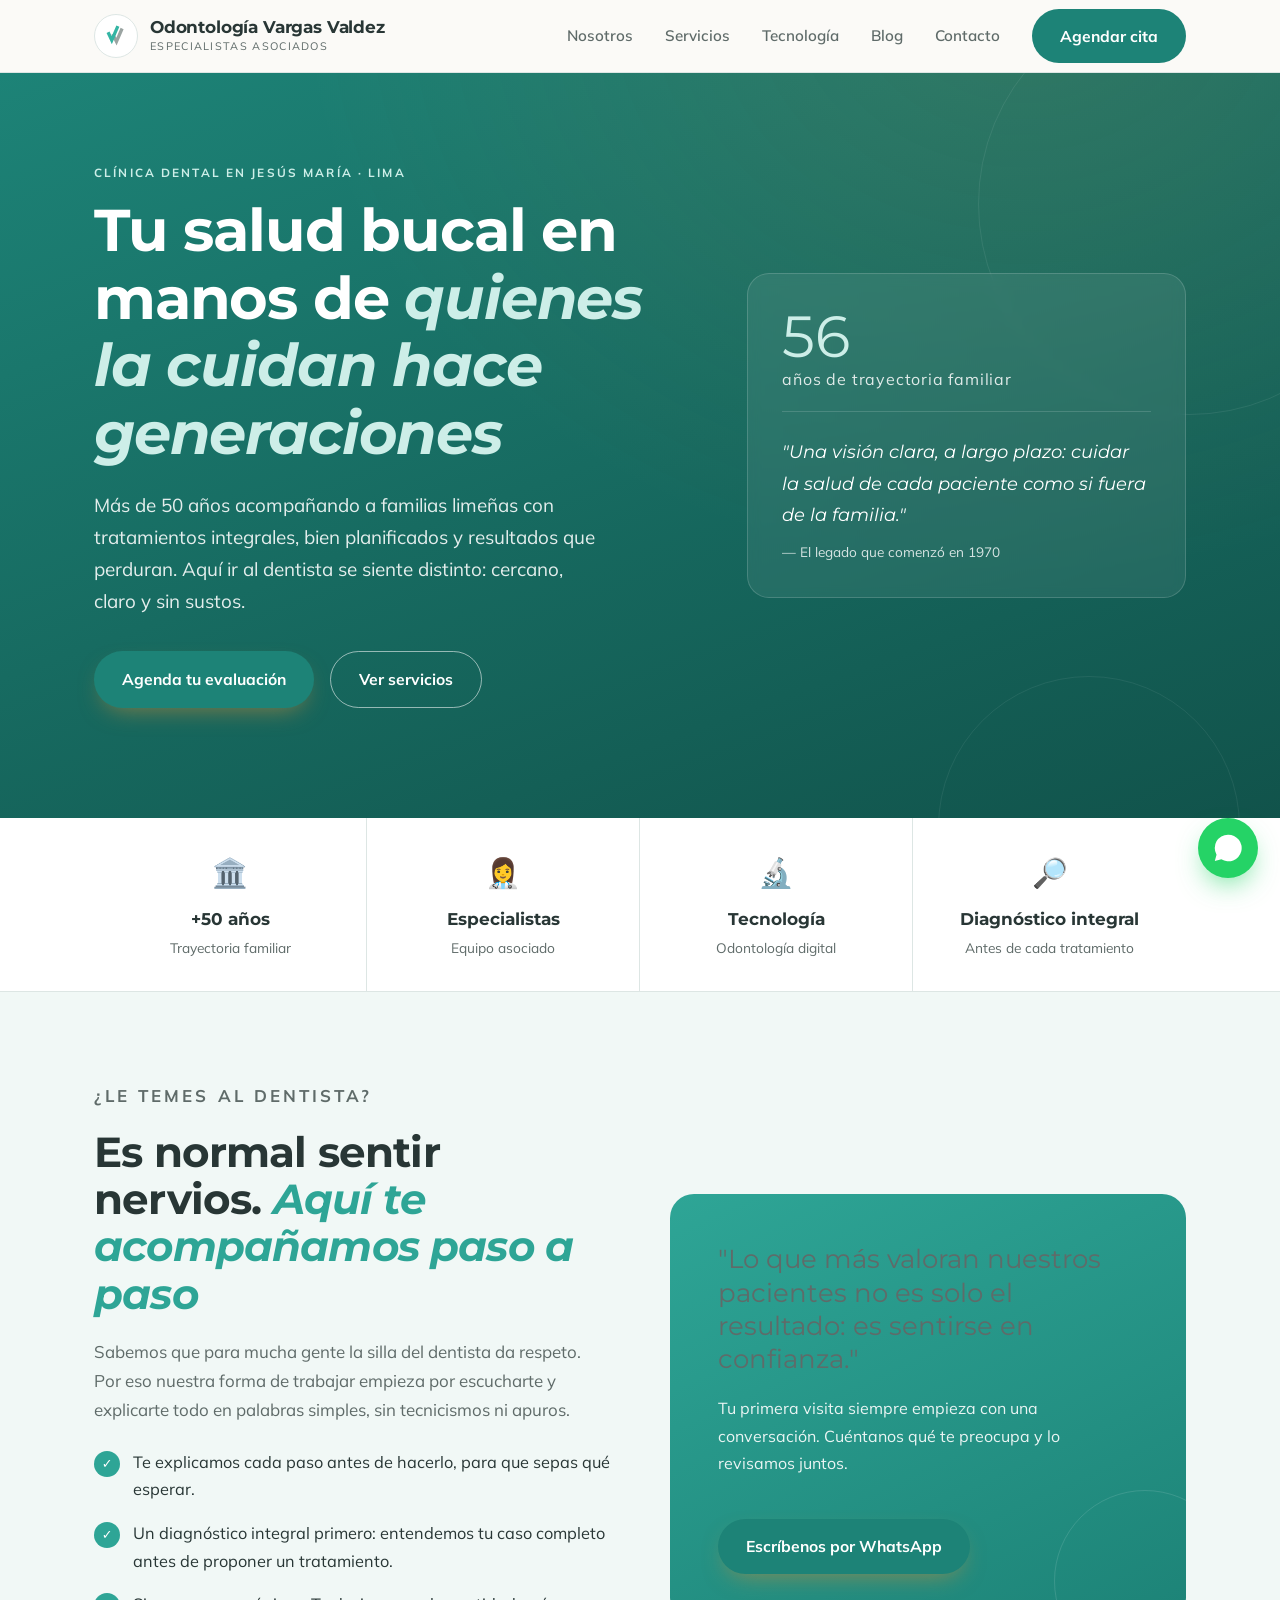
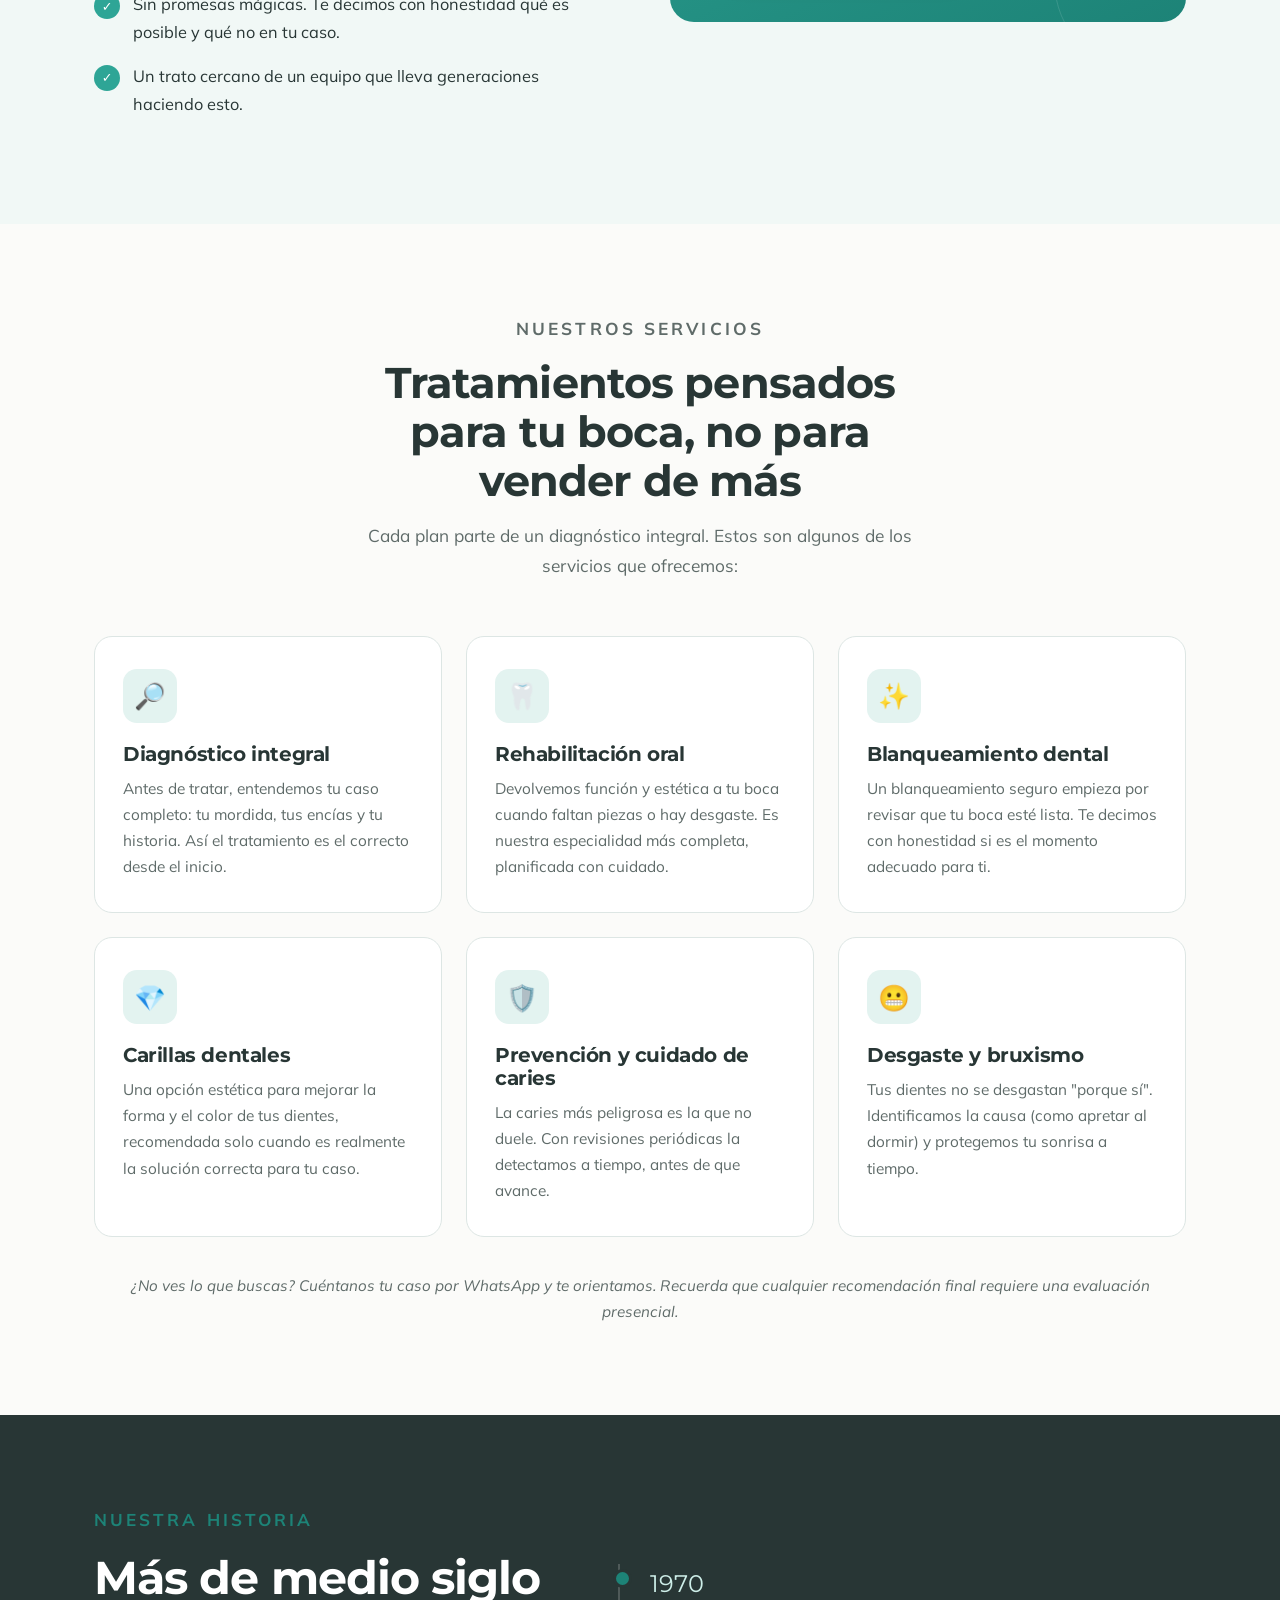
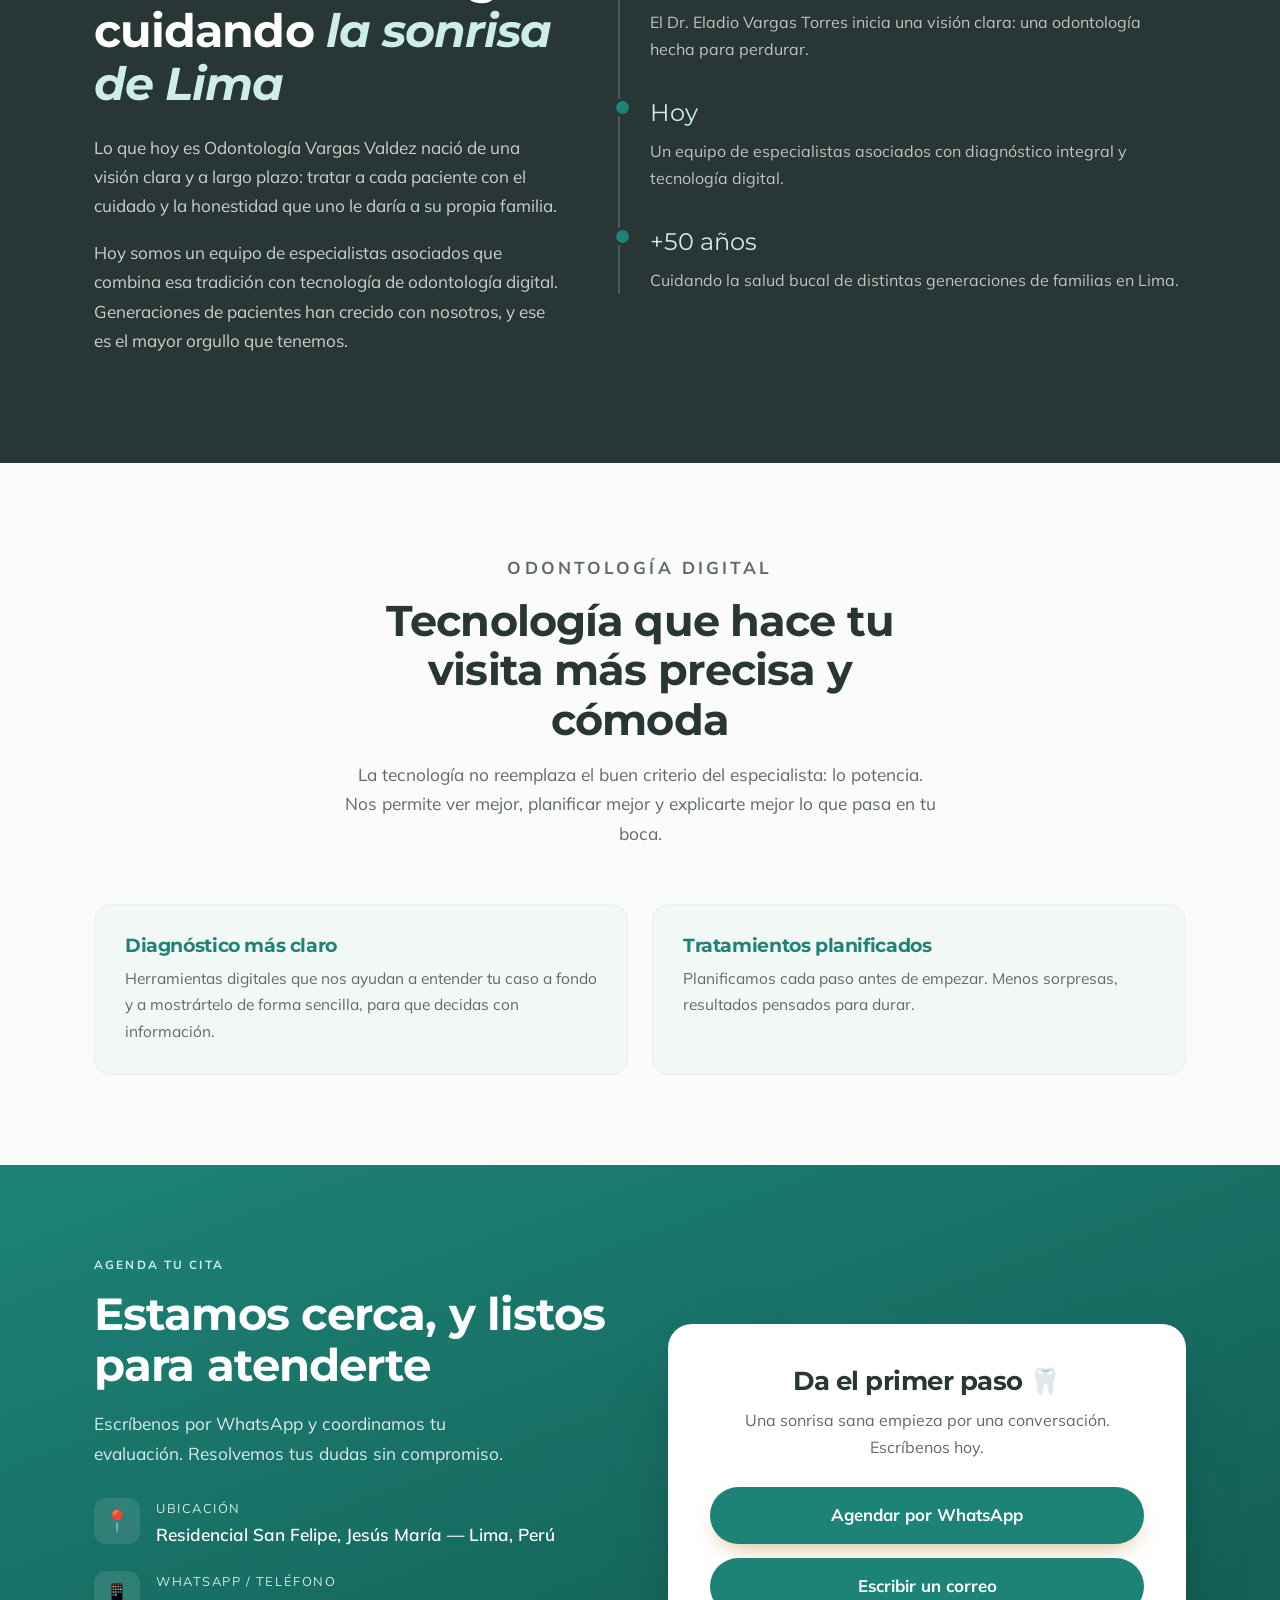
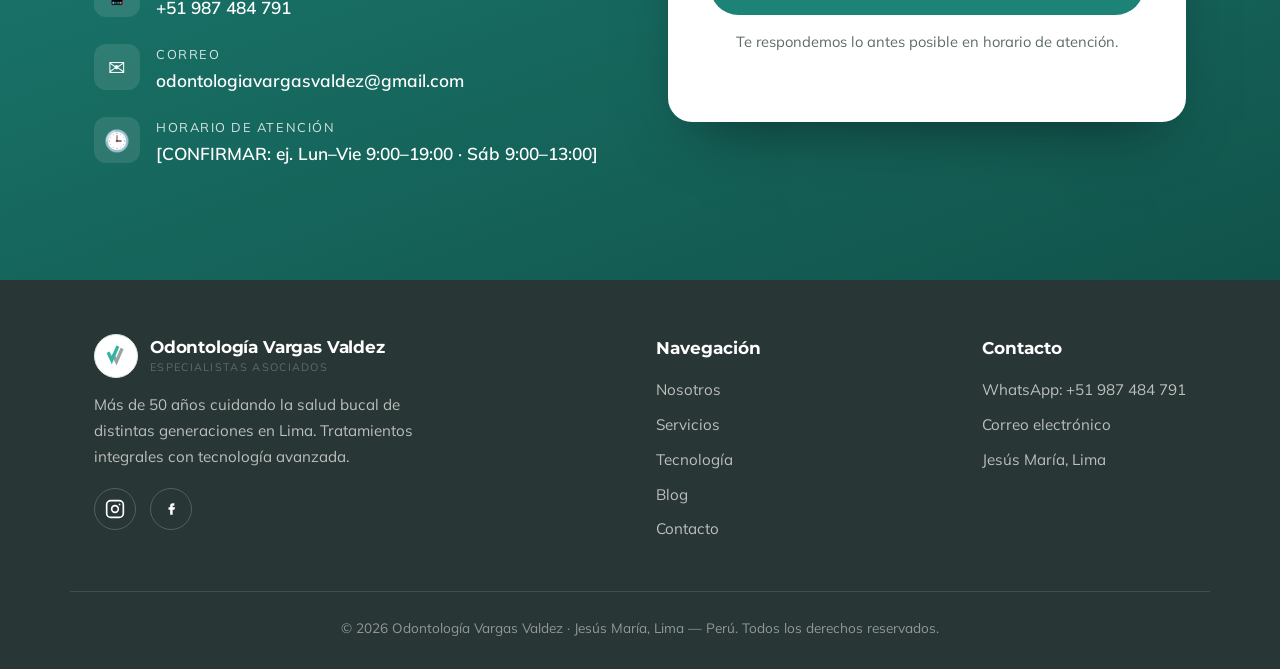
==== index.html @ 8a2335cd "google search console" ====
<!DOCTYPE html>
<html lang="es">
<head>
<meta charset="UTF-8">
<meta name="viewport" content="width=device-width, initial-scale=1.0">
<meta name="google-site-verification" content="22tQ_a57jm03HdGfpYxiJih2nQEBiN_JCQECcVqFyi4">
<link rel="icon" type="image/svg+xml" href="favicon.svg"><link rel="icon" type="image/png" sizes="32x32" href="favicon-32.png"><link rel="apple-touch-icon" href="apple-touch-icon.png">

<!-- ====== SEO PRINCIPAL ====== -->
<title>Odontología Vargas Valdez | Dentista en Jesús María, Lima · 56 años de experiencia</title>
<meta name="description" content="Clínica dental en Jesús María (San Felipe), Lima. Más de 50 años cuidando tu salud bucal: rehabilitación oral, blanqueamiento, carillas, prevención y odontología digital. Agenda por WhatsApp.">
<meta name="keywords" content="dentista Jesús María, odontólogo Lima, clínica dental San Felipe, rehabilitación oral Lima, blanqueamiento dental, carillas dentales Lima">
<meta name="author" content="Odontología Vargas Valdez">
<link rel="canonical" href="https://www.odontologiavargasvaldez.com/">

<!-- ====== REDES SOCIALES (Open Graph) ====== -->
<meta property="og:type" content="website">
<meta property="og:title" content="Odontología Vargas Valdez | Dentista en Jesús María, Lima">
<meta property="og:description" content="Más de 50 años cuidando la salud bucal de distintas generaciones en Lima. Agenda tu evaluación por WhatsApp.">
<meta property="og:locale" content="es_PE">
<meta property="og:url" content="https://www.odontologiavargasvaldez.com/">

<link rel="preconnect" href="https://fonts.googleapis.com">
<link rel="preconnect" href="https://fonts.gstatic.com" crossorigin>
<link href="https://fonts.googleapis.com/css2?family=Montserrat:wght@500;600;700;800&family=Mulish:wght@400;500;600;700&display=swap" rel="stylesheet">

<!-- ====== DATOS PARA GOOGLE (Schema.org) — mejora el SEO local ====== -->
<!-- [CONFIRMAR] Rellena dirección exacta y horarios reales antes de publicar -->
<script type="application/ld+json">
{
  "@context": "https://schema.org",
  "@type": "Dentist",
  "name": "Odontología Vargas Valdez",
  "description": "Clínica odontológica con más de 50 años de trayectoria familiar en Lima. Tratamientos integrales con tecnología avanzada y un equipo de especialistas.",
  "telephone": "+51987484791",
  "email": "odontologiavargasvaldez@gmail.com",
  "url": "https://www.odontologiavargasvaldez.com/",
  "image": "https://www.odontologiavargasvaldez.com/apple-touch-icon.png",
  "priceRange": "$$",
  "address": {
    "@type": "PostalAddress",
    "streetAddress": "[CONFIRMAR: dirección de calle exacta]",
    "addressLocality": "Jesús María",
    "addressRegion": "Lima",
    "addressCountry": "PE"
  },
  "areaServed": ["Jesús María", "San Felipe", "Lima"],
  "openingHoursSpecification": [
    {
      "@type": "OpeningHoursSpecification",
      "dayOfWeek": ["Monday","Tuesday","Wednesday","Thursday","Friday"],
      "opens": "[CONFIRMAR]",
      "closes": "[CONFIRMAR]"
    }
  ],
  "sameAs": [
    "https://www.instagram.com/odontologiavargasv",
    "https://www.facebook.com/profile.php?id=61588420507476"
  ]
}
</script>

<style>
  :root{
    /* ===== PALETA DE MARCA (turquesa + gris, igual al logo) ===== */
    --teal:#2ea596;          /* turquesa principal (botones, acentos) */
    --teal-bright:#3dbcab;   /* turquesa claro (brillos) */
    --teal-deep:#1d8377;     /* turquesa profundo (CTA, fondos) */
    --teal-darker:#11534b;   /* fondo oscuro */
    --teal-soft:#e3f3f0;
    --teal-mist:#f1f8f6;
    /* gris de marca (secundario) */
    --grey:#8e9794;
    --grey-deep:#6b7472;
    /* neutros */
    --ink:#283635;           /* texto y secciones oscuras (gris-teal oscuro) */
    --paper:#fbfbf9;
    --white:#ffffff;
    --muted:#5f6b69;
    --line:#dde6e4;
    /* compatibilidad: el antiguo acento "dorado" ahora es turquesa de marca */
    --gold:var(--teal-deep);
    --gold-soft:#cdeee8;     /* menta clara para texto sobre fondos oscuros */
  }
  *{box-sizing:border-box;margin:0;padding:0;}
  html{scroll-behavior:smooth;}
  body{
    font-family:'Mulish',system-ui,sans-serif;
    color:var(--ink);
    background:var(--paper);
    line-height:1.7;
    overflow-x:hidden;
  }
  h1,h2,h3,.display{font-family:'Montserrat',system-ui,sans-serif;font-weight:700;line-height:1.14;letter-spacing:-.02em;}
  a{color:inherit;text-decoration:none;}
  img{max-width:100%;display:block;}
  .wrap{max-width:1140px;margin:0 auto;padding:0 24px;}
  .eyebrow{
    font-family:'Mulish',sans-serif;text-transform:uppercase;letter-spacing:.18em;
    font-size:.74rem;font-weight:700;color:var(--gold);margin-bottom:14px;
  }

  /* ============ BOTONES ============ */
  .btn{
    display:inline-flex;align-items:center;gap:9px;font-family:'Mulish',sans-serif;
    font-weight:700;font-size:.98rem;padding:14px 28px;border-radius:40px;
    transition:transform .25s ease, box-shadow .25s ease, background .25s;cursor:pointer;border:none;
  }
  .btn-wa{background:var(--gold);color:#fff;box-shadow:0 10px 24px -10px rgba(192,138,62,.7);}
  .btn-wa:hover{transform:translateY(-3px);box-shadow:0 16px 30px -12px rgba(192,138,62,.8);}
  .btn-ghost{background:transparent;color:var(--white);border:1.5px solid rgba(255,255,255,.55);}
  .btn-ghost:hover{background:rgba(255,255,255,.12);}
  .btn-dark{background:var(--teal-deep);color:#fff;}
  .btn-dark:hover{transform:translateY(-3px);box-shadow:0 14px 28px -12px rgba(10,91,90,.6);}

  /* ============ HEADER ============ */
  header.nav{
    position:sticky;top:0;z-index:100;background:rgba(251,250,246,.88);
    backdrop-filter:blur(12px);border-bottom:1px solid var(--line);
  }
  .nav-inner{display:flex;align-items:center;justify-content:space-between;height:72px;}
  .brand{display:flex;align-items:center;gap:12px;}
  .brand-mark{
    width:44px;height:44px;border-radius:50%;background:#fff;border:1px solid var(--line);
    display:flex;align-items:center;justify-content:center;flex-shrink:0;overflow:hidden;
  }
  .brand-mark svg{width:30px;height:30px;display:block;}
  .brand-text{line-height:1.05;}
  .brand-text strong{font-family:'Montserrat',system-ui,sans-serif;font-weight:700;font-size:1.05rem;display:block;color:var(--ink);letter-spacing:-.01em;}
  .brand-text span{font-size:.68rem;letter-spacing:.12em;text-transform:uppercase;color:var(--muted);}
  .nav-links{display:flex;align-items:center;gap:32px;}
  .nav-links a.lnk{font-weight:600;font-size:.95rem;color:var(--muted);transition:color .2s;}
  .nav-links a.lnk:hover{color:var(--teal);}
  .nav-toggle{display:none;background:none;border:none;font-size:1.6rem;color:var(--ink);cursor:pointer;}
  @media(max-width:860px){
    .nav-links{position:fixed;inset:72px 0 auto 0;flex-direction:column;background:var(--paper);
      padding:24px;gap:20px;border-bottom:1px solid var(--line);transform:translateY(-130%);
      transition:transform .35s ease;align-items:stretch;}
    .nav-links.open{transform:translateY(0);}
    .nav-toggle{display:block;}
  }

  /* ============ HERO ============ */
  .hero{
    position:relative;background:
      radial-gradient(ellipse at 80% -10%, rgba(192,138,62,.14), transparent 50%),
      linear-gradient(160deg, var(--teal-deep) 0%, var(--teal-darker) 100%);
    color:#fff;padding:90px 0 110px;overflow:hidden;
  }
  .hero::before{content:"";position:absolute;right:-120px;top:-80px;width:420px;height:420px;
    border-radius:50%;border:1.5px solid rgba(255,255,255,.08);}
  .hero::after{content:"";position:absolute;right:40px;bottom:-160px;width:300px;height:300px;
    border-radius:50%;border:1.5px solid rgba(255,255,255,.07);}
  .hero-grid{display:grid;grid-template-columns:1.15fr .85fr;gap:60px;align-items:center;position:relative;z-index:2;}
  .hero .eyebrow{color:var(--gold-soft);}
  .hero h1{font-size:clamp(2.4rem,5vw,3.7rem);margin-bottom:22px;max-width:15ch;}
  .hero h1 em{font-style:italic;color:var(--gold-soft);}
  .hero p.lead{font-size:1.18rem;color:rgba(255,255,255,.88);max-width:46ch;margin-bottom:34px;}
  .hero-cta{display:flex;gap:16px;flex-wrap:wrap;}
  .hero-card{
    background:rgba(255,255,255,.07);border:1px solid rgba(255,255,255,.16);
    border-radius:22px;padding:34px;backdrop-filter:blur(6px);
  }
  .hero-card .est{font-family:'Montserrat',system-ui,sans-serif;font-size:3.6rem;color:var(--gold-soft);line-height:1;}
  .hero-card .est small{font-size:1rem;display:block;color:rgba(255,255,255,.85);font-family:'Mulish';letter-spacing:.05em;margin-top:6px;}
  .hero-card hr{border:none;border-top:1px solid rgba(255,255,255,.15);margin:24px 0;}
  .hero-card .quote{font-family:'Montserrat',system-ui,sans-serif;font-style:italic;font-size:1.15rem;color:#fff;}
  .hero-card .quote-by{font-size:.85rem;color:rgba(255,255,255,.82);margin-top:10px;}
  @media(max-width:860px){.hero-grid{grid-template-columns:1fr;gap:40px;}.hero{padding:64px 0 80px;}}

  /* ============ TRUST STRIP ============ */
  .trust{background:var(--white);border-bottom:1px solid var(--line);}
  .trust-grid{display:grid;grid-template-columns:repeat(4,1fr);gap:0;}
  .trust-item{padding:30px 24px;text-align:center;border-right:1px solid var(--line);}
  .trust-item:last-child{border-right:none;}
  .trust-item .ti-ico{font-size:1.8rem;margin-bottom:8px;}
  .trust-item strong{font-family:'Montserrat',system-ui,sans-serif;font-size:1.05rem;display:block;}
  .trust-item span{font-size:.86rem;color:var(--muted);}
  @media(max-width:760px){.trust-grid{grid-template-columns:repeat(2,1fr);}
    .trust-item{border-bottom:1px solid var(--line);}
    .trust-item:nth-child(2){border-right:none;}}

  /* ============ SECCIONES GENERALES ============ */
  section.block{padding:90px 0;}
  .sec-title{text-align:center;max-width:60ch;margin:0 auto 56px;}
  .sec-title h2{font-size:clamp(1.9rem,3.6vw,2.7rem);margin-bottom:16px;}
  .sec-title p{color:var(--muted);font-size:1.08rem;}

  /* miedo al dentista */
  .reassure{background:var(--teal-mist);}
  .reassure-grid{display:grid;grid-template-columns:1fr 1fr;gap:60px;align-items:center;}
  .reassure h2{font-size:clamp(1.9rem,3.6vw,2.6rem);margin-bottom:20px;}
  .reassure h2 em{font-style:italic;color:var(--teal);}
  .reassure p{color:var(--muted);font-size:1.06rem;margin-bottom:18px;}
  .reassure ul{list-style:none;margin-top:24px;}
  .reassure li{display:flex;gap:13px;align-items:flex-start;margin-bottom:16px;font-size:1.02rem;}
  .reassure li .dot{flex-shrink:0;width:26px;height:26px;border-radius:50%;background:var(--teal);
    color:#fff;display:flex;align-items:center;justify-content:center;font-size:.8rem;margin-top:2px;}
  .reassure-visual{background:linear-gradient(155deg,var(--teal),var(--teal-deep));border-radius:24px;
    padding:48px;color:#fff;position:relative;overflow:hidden;}
  .reassure-visual::after{content:"";position:absolute;right:-50px;bottom:-50px;width:180px;height:180px;
    border-radius:50%;border:1.5px solid rgba(255,255,255,.12);}
  .reassure-visual .big{font-family:'Montserrat',system-ui,sans-serif;font-size:1.6rem;line-height:1.3;margin-bottom:20px;}
  @media(max-width:860px){.reassure-grid{grid-template-columns:1fr;gap:40px;}}

  /* ============ SERVICIOS ============ */
  .services-grid{display:grid;grid-template-columns:repeat(3,1fr);gap:24px;}
  .svc{
    background:var(--white);border:1px solid var(--line);border-radius:18px;padding:32px 28px;
    transition:transform .3s ease, box-shadow .3s ease, border-color .3s;
  }
  .svc:hover{transform:translateY(-6px);box-shadow:0 22px 44px -26px rgba(10,91,90,.45);border-color:var(--teal);}
  .svc .svc-ico{width:54px;height:54px;border-radius:14px;background:var(--teal-soft);color:var(--teal-deep);
    display:flex;align-items:center;justify-content:center;font-size:1.6rem;margin-bottom:20px;}
  .svc h3{font-size:1.25rem;margin-bottom:10px;}
  .svc p{color:var(--muted);font-size:.96rem;}
  @media(max-width:860px){.services-grid{grid-template-columns:1fr 1fr;}}
  @media(max-width:560px){.services-grid{grid-template-columns:1fr;}}
  .svc-note{text-align:center;margin-top:36px;color:var(--muted);font-size:.95rem;font-style:italic;}

  /* ============ LEGADO / NOSOTROS ============ */
  .legacy{background:var(--ink);color:var(--paper);}
  .legacy-grid{display:grid;grid-template-columns:.9fr 1.1fr;gap:60px;align-items:center;}
  .legacy .eyebrow{color:var(--gold);}
  .legacy h2{font-size:clamp(2rem,4vw,2.9rem);margin-bottom:22px;color:#fff;}
  .legacy h2 em{font-style:italic;color:var(--gold-soft);}
  .legacy p{color:rgba(251,250,246,.78);font-size:1.07rem;margin-bottom:18px;}
  .timeline{border-left:2px solid rgba(255,255,255,.18);padding-left:30px;margin-top:10px;}
  .tl-item{position:relative;margin-bottom:30px;}
  .tl-item::before{content:"";position:absolute;left:-37px;top:5px;width:13px;height:13px;border-radius:50%;
    background:var(--gold);border:3px solid var(--ink);}
  .tl-item .yr{font-family:'Montserrat',system-ui,sans-serif;font-size:1.5rem;color:var(--gold-soft);}
  .tl-item p{color:rgba(251,250,246,.72);margin:4px 0 0;font-size:1rem;}
  @media(max-width:860px){.legacy-grid{grid-template-columns:1fr;gap:44px;}}

  /* ============ TECNOLOGÍA ============ */
  .tech-grid{display:grid;grid-template-columns:repeat(2,1fr);gap:24px;margin-top:10px;}
  .tech-card{background:var(--teal-mist);border-radius:16px;padding:30px;border:1px solid var(--teal-soft);}
  .tech-card h3{font-size:1.2rem;margin-bottom:8px;color:var(--teal-deep);}
  .tech-card p{color:var(--muted);font-size:.97rem;}
  @media(max-width:760px){.tech-grid{grid-template-columns:1fr;}}

  /* ============ CONTACTO / UBICACIÓN ============ */
  .contact{background:linear-gradient(160deg,var(--teal-deep),var(--teal-darker));color:#fff;}
  .contact-grid{display:grid;grid-template-columns:1fr 1fr;gap:56px;align-items:center;}
  .contact .eyebrow{color:var(--gold-soft);}
  .contact h2{font-size:clamp(2rem,4vw,2.8rem);margin-bottom:18px;}
  .contact p.intro{color:rgba(255,255,255,.85);font-size:1.08rem;margin-bottom:30px;max-width:42ch;}
  .info-list{list-style:none;}
  .info-list li{display:flex;gap:16px;align-items:flex-start;margin-bottom:22px;}
  .info-list .ico{width:46px;height:46px;border-radius:12px;background:rgba(255,255,255,.1);
    display:flex;align-items:center;justify-content:center;font-size:1.3rem;flex-shrink:0;}
  .info-list .lab{font-size:.8rem;text-transform:uppercase;letter-spacing:.12em;color:rgba(255,255,255,.82);}
  .info-list .val{font-size:1.08rem;font-weight:600;}
  .info-list a.val:hover{color:var(--gold-soft);}
  .contact-card{background:var(--white);color:var(--ink);border-radius:24px;padding:42px;text-align:center;
    box-shadow:0 30px 60px -30px rgba(0,0,0,.5);}
  .contact-card h3{font-size:1.6rem;margin-bottom:12px;}
  .contact-card p{color:var(--muted);margin-bottom:26px;}
  .contact-card .btn{width:100%;justify-content:center;margin-bottom:14px;font-size:1.05rem;}
  .contact-card .alt{font-size:.92rem;color:var(--muted);}
  @media(max-width:860px){.contact-grid{grid-template-columns:1fr;gap:44px;}}

  /* ============ FOOTER ============ */
  footer{background:var(--ink);color:rgba(251,250,246,.7);padding:54px 0 30px;}
  .foot-grid{display:flex;justify-content:space-between;flex-wrap:wrap;gap:30px;align-items:flex-start;}
  .foot-brand{max-width:34ch;}
  .foot-brand .brand-text strong{color:#fff;}
  .foot-brand p{margin-top:14px;font-size:.95rem;}
  .foot-social{display:flex;gap:14px;margin-top:18px;}
  .foot-social a{width:42px;height:42px;border-radius:50%;border:1px solid rgba(255,255,255,.2);
    display:flex;align-items:center;justify-content:center;transition:background .2s,border-color .2s;color:#fff;}
  .foot-social a:hover{background:var(--teal);border-color:var(--teal);}
  .foot-links h4{font-family:'Montserrat',system-ui,sans-serif;color:#fff;font-size:1.05rem;margin-bottom:14px;}
  .foot-links a{display:block;font-size:.95rem;margin-bottom:9px;transition:color .2s;}
  .foot-links a:hover{color:var(--gold-soft);}
  .foot-bottom{border-top:1px solid rgba(255,255,255,.12);margin-top:40px;padding-top:24px;
    font-size:.85rem;text-align:center;color:rgba(251,250,246,.5);}

  /* ============ BOTÓN FLOTANTE WA ============ */
  .wa-float{position:fixed;right:22px;bottom:22px;z-index:200;width:60px;height:60px;border-radius:50%;
    background:#25D366;display:flex;align-items:center;justify-content:center;
    box-shadow:0 12px 28px -8px rgba(37,211,102,.7);transition:transform .25s;}
  .wa-float:hover{transform:scale(1.08);}
  .wa-float svg{width:32px;height:32px;fill:#fff;}

  /* ============ ANIMACIÓN AL HACER SCROLL ============ */
  .reveal{opacity:0;transform:translateY(28px);transition:opacity .7s ease, transform .7s ease;}
  .reveal.in{opacity:1;transform:none;}
</style>
</head>
<body>

<!-- ====== NAV ====== -->
<header class="nav">
  <div class="wrap nav-inner">
    <a href="#inicio" class="brand">
      <div class="brand-mark"><svg viewBox="0 0 64 64" xmlns="http://www.w3.org/2000/svg" aria-label="Logo Vargas Valdez"><path d="M25 28 L33 44 L45 16" fill="none" stroke="#9ba4a2" stroke-width="7" stroke-linecap="butt" stroke-linejoin="miter"/><path d="M15 24 L23 41 L36 11" fill="none" stroke="#34b5a4" stroke-width="7" stroke-linecap="butt" stroke-linejoin="miter"/></svg></div>
      <div class="brand-text">
        <strong>Odontología Vargas Valdez</strong>
        <span>Especialistas Asociados</span>
      </div>
    </a>
    <nav class="nav-links" id="navlinks">
      <a class="lnk" href="#nosotros">Nosotros</a>
      <a class="lnk" href="#servicios">Servicios</a>
      <a class="lnk" href="#tecnologia">Tecnología</a>
      <a class="lnk" href="blog.html">Blog</a>
      <a class="lnk" href="#contacto">Contacto</a>
      <a class="btn btn-dark" href="https://wa.me/51987484791" target="_blank" rel="noopener">Agendar cita</a>
    </nav>
    <button class="nav-toggle" id="navtoggle" aria-label="Menú">☰</button>
  </div>
</header>

<!-- ====== HERO ====== -->
<section class="hero" id="inicio">
  <div class="wrap hero-grid">
    <div class="reveal">
      <p class="eyebrow">Clínica dental en Jesús María · Lima</p>
      <h1>Tu salud bucal en manos de <em>quienes la cuidan hace generaciones</em></h1>
      <p class="lead">Más de 50 años acompañando a familias limeñas con tratamientos integrales, bien planificados y resultados que perduran. Aquí ir al dentista se siente distinto: cercano, claro y sin sustos.</p>
      <div class="hero-cta">
        <a class="btn btn-wa" href="https://wa.me/51987484791" target="_blank" rel="noopener">
          Agenda tu evaluación
        </a>
        <a class="btn btn-ghost" href="#servicios">Ver servicios</a>
      </div>
    </div>
    <div class="hero-card reveal">
      <div class="est">56<small>años de trayectoria familiar</small></div>
      <hr>
      <p class="quote">"Una visión clara, a largo plazo: cuidar la salud de cada paciente como si fuera de la familia."</p>
      <p class="quote-by">— El legado que comenzó en 1970</p>
    </div>
  </div>
</section>

<!-- ====== TRUST STRIP ====== -->
<div class="trust">
  <div class="wrap trust-grid">
    <div class="trust-item"><div class="ti-ico">🏛️</div><strong>+50 años</strong><span>Trayectoria familiar</span></div>
    <div class="trust-item"><div class="ti-ico">👩‍⚕️</div><strong>Especialistas</strong><span>Equipo asociado</span></div>
    <div class="trust-item"><div class="ti-ico">🔬</div><strong>Tecnología</strong><span>Odontología digital</span></div>
    <div class="trust-item"><div class="ti-ico">🔎</div><strong>Diagnóstico integral</strong><span>Antes de cada tratamiento</span></div>
  </div>
</div>

<!-- ====== MIEDO AL DENTISTA / POR QUÉ NOSOTROS ====== -->
<section class="block reassure" id="nosotros">
  <div class="wrap reassure-grid">
    <div class="reveal">
      <p class="eyebrow">¿Le temes al dentista?</p>
      <h2>Es normal sentir nervios. <em>Aquí te acompañamos paso a paso</em></h2>
      <p>Sabemos que para mucha gente la silla del dentista da respeto. Por eso nuestra forma de trabajar empieza por escucharte y explicarte todo en palabras simples, sin tecnicismos ni apuros.</p>
      <ul>
        <li><span class="dot">✓</span> Te explicamos cada paso antes de hacerlo, para que sepas qué esperar.</li>
        <li><span class="dot">✓</span> Un diagnóstico integral primero: entendemos tu caso completo antes de proponer un tratamiento.</li>
        <li><span class="dot">✓</span> Sin promesas mágicas. Te decimos con honestidad qué es posible y qué no en tu caso.</li>
        <li><span class="dot">✓</span> Un trato cercano de un equipo que lleva generaciones haciendo esto.</li>
      </ul>
    </div>
    <div class="reassure-visual reveal">
      <p class="big">"Lo que más valoran nuestros pacientes no es solo el resultado: es sentirse en confianza."</p>
      <p style="color:rgba(255,255,255,.9);font-size:1rem;">Tu primera visita siempre empieza con una conversación. Cuéntanos qué te preocupa y lo revisamos juntos.</p>
      <a class="btn btn-wa" style="margin-top:24px;" href="https://wa.me/51987484791" target="_blank" rel="noopener">Escríbenos por WhatsApp</a>
    </div>
  </div>
</section>

<!-- ====== SERVICIOS ====== -->
<section class="block" id="servicios">
  <div class="wrap">
    <div class="sec-title reveal">
      <p class="eyebrow">Nuestros servicios</p>
      <h2>Tratamientos pensados para tu boca, no para vender de más</h2>
      <p>Cada plan parte de un diagnóstico integral. Estos son algunos de los servicios que ofrecemos:</p>
    </div>
    <div class="services-grid">
      <div class="svc reveal">
        <div class="svc-ico">🔎</div>
        <h3>Diagnóstico integral</h3>
        <p>Antes de tratar, entendemos tu caso completo: tu mordida, tus encías y tu historia. Así el tratamiento es el correcto desde el inicio.</p>
      </div>
      <div class="svc reveal">
        <div class="svc-ico">🦷</div>
        <h3>Rehabilitación oral</h3>
        <p>Devolvemos función y estética a tu boca cuando faltan piezas o hay desgaste. Es nuestra especialidad más completa, planificada con cuidado.</p>
      </div>
      <div class="svc reveal">
        <div class="svc-ico">✨</div>
        <h3>Blanqueamiento dental</h3>
        <p>Un blanqueamiento seguro empieza por revisar que tu boca esté lista. Te decimos con honestidad si es el momento adecuado para ti.</p>
      </div>
      <div class="svc reveal">
        <div class="svc-ico">💎</div>
        <h3>Carillas dentales</h3>
        <p>Una opción estética para mejorar la forma y el color de tus dientes, recomendada solo cuando es realmente la solución correcta para tu caso.</p>
      </div>
      <div class="svc reveal">
        <div class="svc-ico">🛡️</div>
        <h3>Prevención y cuidado de caries</h3>
        <p>La caries más peligrosa es la que no duele. Con revisiones periódicas la detectamos a tiempo, antes de que avance.</p>
      </div>
      <div class="svc reveal">
        <div class="svc-ico">😬</div>
        <h3>Desgaste y bruxismo</h3>
        <p>Tus dientes no se desgastan "porque sí". Identificamos la causa (como apretar al dormir) y protegemos tu sonrisa a tiempo.</p>
      </div>
    </div>
    <!-- [CONFIRMAR] Ajusta esta lista a los servicios reales que ofrece el consultorio -->
    <p class="svc-note">¿No ves lo que buscas? Cuéntanos tu caso por WhatsApp y te orientamos. Recuerda que cualquier recomendación final requiere una evaluación presencial.</p>
  </div>
</section>

<!-- ====== LEGADO ====== -->
<section class="block legacy">
  <div class="wrap legacy-grid">
    <div class="reveal">
      <p class="eyebrow">Nuestra historia</p>
      <h2>Más de medio siglo cuidando <em>la sonrisa de Lima</em></h2>
      <p>Lo que hoy es Odontología Vargas Valdez nació de una visión clara y a largo plazo: tratar a cada paciente con el cuidado y la honestidad que uno le daría a su propia familia.</p>
      <p>Hoy somos un equipo de especialistas asociados que combina esa tradición con tecnología de odontología digital. Generaciones de pacientes han crecido con nosotros, y ese es el mayor orgullo que tenemos.</p>
    </div>
    <div class="reveal">
      <div class="timeline">
        <div class="tl-item">
          <div class="yr">1970</div>
          <p>El Dr. Eladio Vargas Torres inicia una visión clara: una odontología hecha para perdurar.</p>
        </div>
        <div class="tl-item">
          <div class="yr">Hoy</div>
          <p>Un equipo de especialistas asociados con diagnóstico integral y tecnología digital.</p>
        </div>
        <div class="tl-item">
          <div class="yr">+50 años</div>
          <p>Cuidando la salud bucal de distintas generaciones de familias en Lima.</p>
        </div>
      </div>
    </div>
  </div>
</section>

<!-- ====== TECNOLOGÍA ====== -->
<section class="block" id="tecnologia">
  <div class="wrap">
    <div class="sec-title reveal">
      <p class="eyebrow">Odontología digital</p>
      <h2>Tecnología que hace tu visita más precisa y cómoda</h2>
      <p>La tecnología no reemplaza el buen criterio del especialista: lo potencia. Nos permite ver mejor, planificar mejor y explicarte mejor lo que pasa en tu boca.</p>
    </div>
    <div class="tech-grid">
      <div class="tech-card reveal">
        <h3>Diagnóstico más claro</h3>
        <p>Herramientas digitales que nos ayudan a entender tu caso a fondo y a mostrártelo de forma sencilla, para que decidas con información.</p>
      </div>
      <div class="tech-card reveal">
        <h3>Tratamientos planificados</h3>
        <p>Planificamos cada paso antes de empezar. Menos sorpresas, resultados pensados para durar.</p>
      </div>
    </div>
    <!-- [CONFIRMAR] Si tienen equipos específicos (escáner intraoral, radiografía digital, etc.) podemos nombrarlos aquí -->
  </div>
</section>

<!-- ====== CONTACTO ====== -->
<section class="block contact" id="contacto">
  <div class="wrap contact-grid">
    <div class="reveal">
      <p class="eyebrow">Agenda tu cita</p>
      <h2>Estamos cerca, y listos para atenderte</h2>
      <p class="intro">Escríbenos por WhatsApp y coordinamos tu evaluación. Resolvemos tus dudas sin compromiso.</p>
      <ul class="info-list">
        <li>
          <div class="ico">📍</div>
          <div><div class="lab">Ubicación</div>
          <!-- [CONFIRMAR] dirección de calle exacta -->
          <div class="val">Residencial San Felipe, Jesús María — Lima, Perú</div></div>
        </li>
        <li>
          <div class="ico">📱</div>
          <div><div class="lab">WhatsApp / Teléfono</div>
          <a class="val" href="https://wa.me/51987484791" target="_blank" rel="noopener">+51 987 484 791</a></div>
        </li>
        <li>
          <div class="ico">✉️</div>
          <div><div class="lab">Correo</div>
          <a class="val" href="mailto:odontologiavargasvaldez@gmail.com">odontologiavargasvaldez@gmail.com</a></div>
        </li>
        <li>
          <div class="ico">🕒</div>
          <div><div class="lab">Horario de atención</div>
          <!-- [CONFIRMAR] horario real -->
          <div class="val">[CONFIRMAR: ej. Lun–Vie 9:00–19:00 · Sáb 9:00–13:00]</div></div>
        </li>
      </ul>
    </div>
    <div class="contact-card reveal">
      <h3>Da el primer paso 🦷</h3>
      <p>Una sonrisa sana empieza por una conversación. Escríbenos hoy.</p>
      <a class="btn btn-wa" href="https://wa.me/51987484791" target="_blank" rel="noopener">Agendar por WhatsApp</a>
      <a class="btn btn-dark" href="mailto:odontologiavargasvaldez@gmail.com">Escribir un correo</a>
      <p class="alt">Te respondemos lo antes posible en horario de atención.</p>
    </div>
  </div>
</section>

<!-- ====== FOOTER ====== -->
<footer>
  <div class="wrap foot-grid">
    <div class="foot-brand">
      <div class="brand">
        <div class="brand-mark"><svg viewBox="0 0 64 64" xmlns="http://www.w3.org/2000/svg" aria-label="Logo Vargas Valdez"><path d="M25 28 L33 44 L45 16" fill="none" stroke="#9ba4a2" stroke-width="7" stroke-linecap="butt" stroke-linejoin="miter"/><path d="M15 24 L23 41 L36 11" fill="none" stroke="#34b5a4" stroke-width="7" stroke-linecap="butt" stroke-linejoin="miter"/></svg></div>
        <div class="brand-text">
          <strong>Odontología Vargas Valdez</strong>
          <span>Especialistas Asociados</span>
        </div>
      </div>
      <p>Más de 50 años cuidando la salud bucal de distintas generaciones en Lima. Tratamientos integrales con tecnología avanzada.</p>
      <div class="foot-social">
        <a href="https://www.instagram.com/odontologiavargasv" target="_blank" rel="noopener" aria-label="Instagram">
          <svg width="20" height="20" viewBox="0 0 24 24" fill="none" stroke="currentColor" stroke-width="2"><rect x="2" y="2" width="20" height="20" rx="5"/><circle cx="12" cy="12" r="4"/><circle cx="17.5" cy="6.5" r="1" fill="currentColor" stroke="none"/></svg>
        </a>
        <a href="https://www.facebook.com/profile.php?id=61588420507476" target="_blank" rel="noopener" aria-label="Facebook">
          <svg width="20" height="20" viewBox="0 0 24 24" fill="currentColor"><path d="M14 8h2V5h-2c-2 0-3 1-3 3v2H9v3h2v6h3v-6h2l1-3h-3V8c0-.5.3-1 1-1z"/></svg>
        </a>
      </div>
    </div>
    <div class="foot-links">
      <h4>Navegación</h4>
      <a href="#nosotros">Nosotros</a>
      <a href="#servicios">Servicios</a>
      <a href="#tecnologia">Tecnología</a>
      <a href="blog.html">Blog</a>
      <a href="#contacto">Contacto</a>
    </div>
    <div class="foot-links">
      <h4>Contacto</h4>
      <a href="https://wa.me/51987484791" target="_blank" rel="noopener">WhatsApp: +51 987 484 791</a>
      <a href="mailto:odontologiavargasvaldez@gmail.com">Correo electrónico</a>
      <a href="#contacto">Jesús María, Lima</a>
    </div>
  </div>
  <div class="wrap foot-bottom">
    © <span id="year"></span> Odontología Vargas Valdez · Jesús María, Lima — Perú. Todos los derechos reservados.
  </div>
</footer>

<!-- ====== BOTÓN FLOTANTE WHATSAPP ====== -->
<a class="wa-float" href="https://wa.me/51987484791" target="_blank" rel="noopener" aria-label="WhatsApp">
  <svg viewBox="0 0 24 24"><path d="M17.5 14.4c-.3-.1-1.7-.8-1.9-.9-.3-.1-.5-.1-.7.1-.2.3-.7.9-.9 1.1-.2.2-.3.2-.6.1-1.7-.8-2.8-1.5-3.9-3.4-.3-.5.3-.5.8-1.5.1-.2 0-.4 0-.5 0-.1-.7-1.7-1-2.3-.2-.5-.5-.5-.7-.5h-.6c-.2 0-.5.1-.8.4-.3.3-1 1-1 2.5s1.1 2.9 1.2 3.1c.2.2 2.1 3.3 5.2 4.6 2 .8 2.7.9 3.7.8.6-.1 1.7-.7 2-1.4.2-.7.2-1.3.2-1.4-.1-.2-.3-.2-.6-.4zM12 2a10 10 0 00-8.6 15l-1.3 4.8 4.9-1.3A10 10 0 1012 2z"/></svg>
</a>

<script>
  // Año dinámico
  document.getElementById('year').textContent = new Date().getFullYear();

  // Menú móvil
  const toggle = document.getElementById('navtoggle');
  const links = document.getElementById('navlinks');
  toggle.addEventListener('click', () => links.classList.toggle('open'));
  links.querySelectorAll('a').forEach(a => a.addEventListener('click', () => links.classList.remove('open')));

  // Animación al hacer scroll
  const io = new IntersectionObserver((entries) => {
    entries.forEach(e => { if(e.isIntersecting){ e.target.classList.add('in'); io.unobserve(e.target);} });
  }, {threshold:0.12});
  document.querySelectorAll('.reveal').forEach((el,i) => {
    el.style.transitionDelay = (i % 3 * 0.08) + 's';
    io.observe(el);
  });
</script>

</body>
</html>
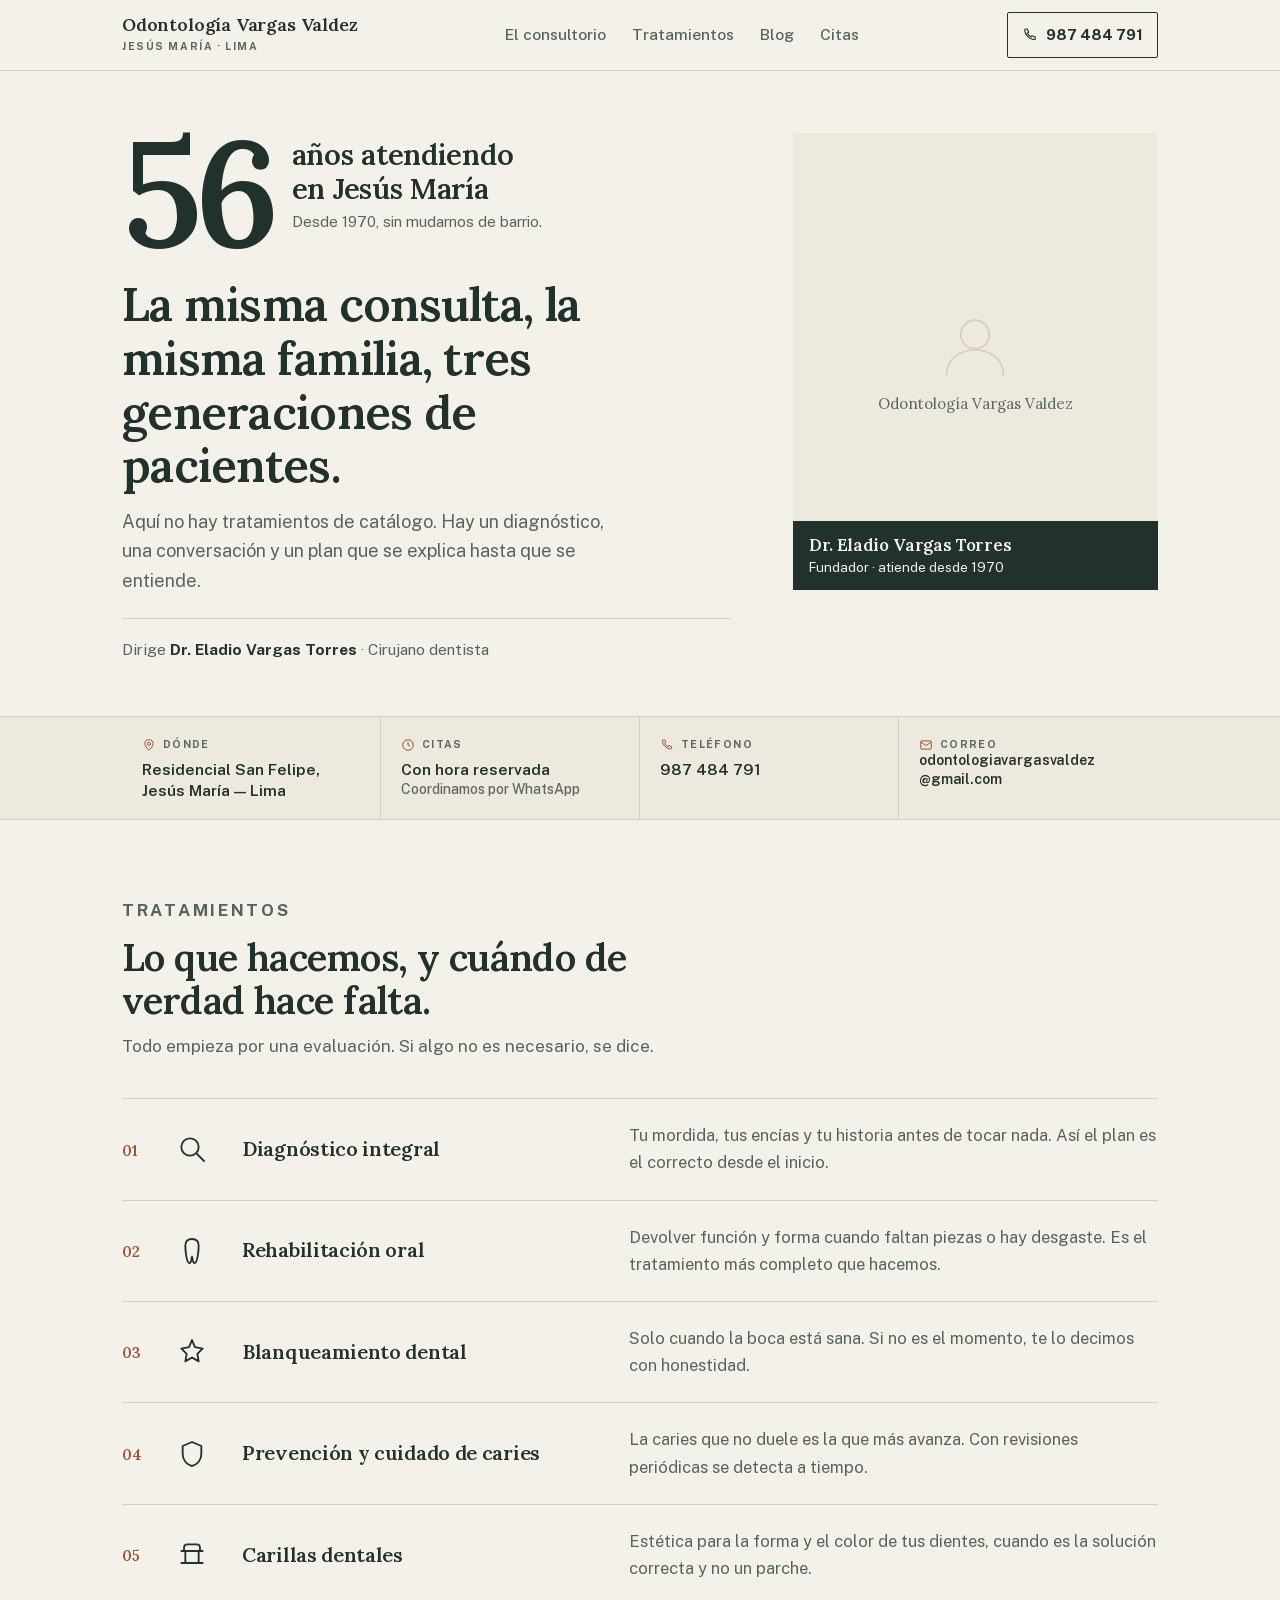
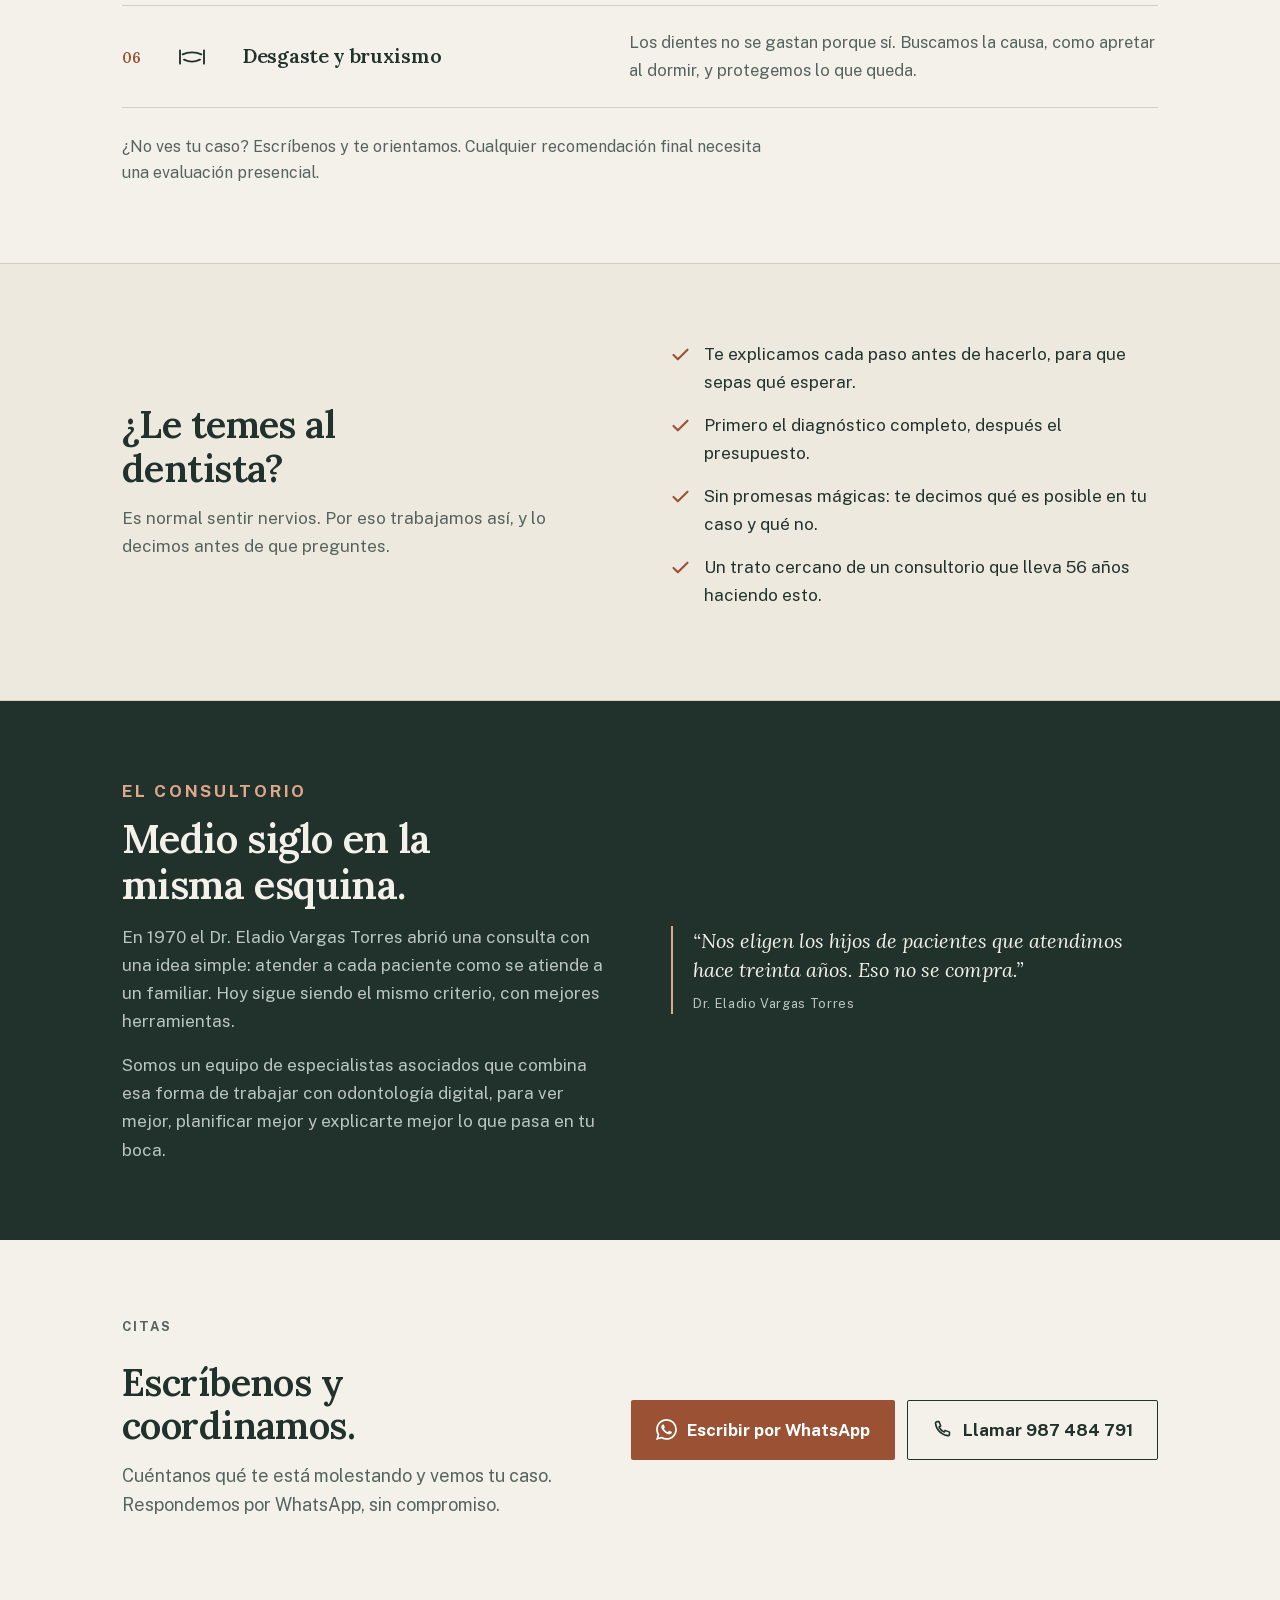
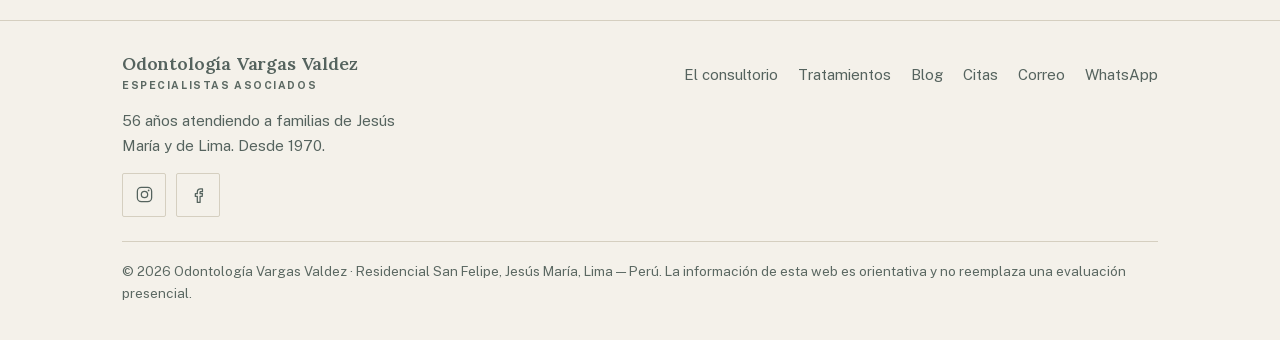
==== commit 76edba05: "Rediseño completo: los 56 años como titular + GA4 + arreglos de fondo Identidad propia, sobria y cál" ====
--- a/index.html
+++ b/index.html
@@ -2,56 +2,88 @@
 <html lang="es">
 <head>
 <meta charset="UTF-8">
-<meta name="viewport" content="width=device-width, initial-scale=1.0">
+<meta name="viewport" content="width=device-width, initial-scale=1">
 <meta name="google-site-verification" content="22tQ_a57jm03HdGfpYxiJih2nQEBiN_JCQECcVqFyi4">
 <link rel="icon" type="image/svg+xml" href="favicon.svg"><link rel="icon" type="image/png" sizes="32x32" href="favicon-32.png"><link rel="apple-touch-icon" href="apple-touch-icon.png">
 
 <!-- ====== SEO PRINCIPAL ====== -->
 <title>Odontología Vargas Valdez | Dentista en Jesús María, Lima · 56 años de experiencia</title>
-<meta name="description" content="Clínica dental en Jesús María (San Felipe), Lima. Más de 50 años cuidando tu salud bucal: rehabilitación oral, blanqueamiento, carillas, prevención y odontología digital. Agenda por WhatsApp.">
+<meta name="description" content="Consultorio dental en Jesús María (Residencial San Felipe), Lima. 56 años atendiendo a las mismas familias: diagnóstico integral, rehabilitación oral, prevención y estética. Coordina tu cita por WhatsApp.">
 <meta name="keywords" content="dentista Jesús María, odontólogo Lima, clínica dental San Felipe, rehabilitación oral Lima, blanqueamiento dental, carillas dentales Lima">
 <meta name="author" content="Odontología Vargas Valdez">
 <link rel="canonical" href="https://www.odontologiavargasvaldez.com/">
+<meta name="theme-color" content="#21322D">
 
 <!-- ====== REDES SOCIALES (Open Graph) ====== -->
 <meta property="og:type" content="website">
-<meta property="og:title" content="Odontología Vargas Valdez | Dentista en Jesús María, Lima">
-<meta property="og:description" content="Más de 50 años cuidando la salud bucal de distintas generaciones en Lima. Agenda tu evaluación por WhatsApp.">
+<meta property="og:site_name" content="Odontología Vargas Valdez">
+<meta property="og:title" content="Odontología Vargas Valdez | 56 años atendiendo en Jesús María">
+<meta property="og:description" content="Desde 1970 en el mismo barrio. Diagnóstico integral antes de cualquier tratamiento. Coordina tu cita por WhatsApp.">
 <meta property="og:locale" content="es_PE">
 <meta property="og:url" content="https://www.odontologiavargasvaldez.com/">
-
-<link rel="preconnect" href="https://fonts.googleapis.com">
-<link rel="preconnect" href="https://fonts.gstatic.com" crossorigin>
-<link href="https://fonts.googleapis.com/css2?family=Montserrat:wght@500;600;700;800&family=Mulish:wght@400;500;600;700&display=swap" rel="stylesheet">
-
-<!-- ====== DATOS PARA GOOGLE (Schema.org) — mejora el SEO local ====== -->
-<!-- [CONFIRMAR] Rellena dirección exacta y horarios reales antes de publicar -->
+<meta property="og:image" content="https://www.odontologiavargasvaldez.com/apple-touch-icon.png">
+<meta name="twitter:card" content="summary">
+
+<!-- ====== TIPOGRAFÍAS AUTO-ALOJADAS (nunca desde Google Fonts) ====== -->
+<link rel="preload" href="fonts/lora.woff2" as="font" type="font/woff2" crossorigin>
+<link rel="preload" href="fonts/publicsans.woff2" as="font" type="font/woff2" crossorigin>
+<link rel="stylesheet" href="estilo.css">
+
+<!-- ============================================================
+     GOOGLE ANALYTICS 4
+     REEMPLAZA G-XXXXXXXXXX POR EL ID REAL DE LA PROPIEDAD.
+        Está en Analytics → Administrar → Flujos de datos → Web.
+        El mismo ID va en las 10 páginas (index + los 9 del blog).
+     ============================================================ -->
+<script async src="https://www.googletagmanager.com/gtag/js?id=G-XXXXXXXXXX"></script>
+<script>
+  window.dataLayer = window.dataLayer || [];
+  function gtag(){dataLayer.push(arguments);}
+  gtag('js', new Date());
+  gtag('config', 'G-XXXXXXXXXX');
+</script>
+
+<!-- ====== DATOS PARA GOOGLE (Schema.org) ====== -->
 <script type="application/ld+json">
 {
   "@context": "https://schema.org",
   "@type": "Dentist",
+  "@id": "https://www.odontologiavargasvaldez.com/#consultorio",
   "name": "Odontología Vargas Valdez",
-  "description": "Clínica odontológica con más de 50 años de trayectoria familiar en Lima. Tratamientos integrales con tecnología avanzada y un equipo de especialistas.",
+  "alternateName": "Vargas Valdez Especialistas Asociados",
+  "description": "Consultorio odontológico en Jesús María, Lima, en ejercicio desde 1970. Diagnóstico integral, rehabilitación oral, prevención de caries, blanqueamiento, carillas y tratamiento de desgaste y bruxismo.",
+  "slogan": "56 años atendiendo en Jesús María",
+  "foundingDate": "1970",
+  "founder": {
+    "@type": "Person",
+    "name": "Eladio Vargas Torres",
+    "jobTitle": "Cirujano dentista",
+    "honorificPrefix": "Dr."
+  },
   "telephone": "+51987484791",
   "email": "odontologiavargasvaldez@gmail.com",
   "url": "https://www.odontologiavargasvaldez.com/",
   "image": "https://www.odontologiavargasvaldez.com/apple-touch-icon.png",
   "priceRange": "$$",
+  "currenciesAccepted": "PEN",
   "address": {
     "@type": "PostalAddress",
-    "streetAddress": "[CONFIRMAR: dirección de calle exacta]",
     "addressLocality": "Jesús María",
     "addressRegion": "Lima",
     "addressCountry": "PE"
   },
-  "areaServed": ["Jesús María", "San Felipe", "Lima"],
-  "openingHoursSpecification": [
-    {
-      "@type": "OpeningHoursSpecification",
-      "dayOfWeek": ["Monday","Tuesday","Wednesday","Thursday","Friday"],
-      "opens": "[CONFIRMAR]",
-      "closes": "[CONFIRMAR]"
-    }
+  "areaServed": [
+    {"@type":"City","name":"Jesús María"},
+    {"@type":"City","name":"Lima"}
+  ],
+  "knowsLanguage": "es-PE",
+  "availableService": [
+    {"@type":"MedicalProcedure","name":"Diagnóstico integral"},
+    {"@type":"MedicalProcedure","name":"Rehabilitación oral"},
+    {"@type":"MedicalProcedure","name":"Blanqueamiento dental"},
+    {"@type":"MedicalProcedure","name":"Prevención y tratamiento de caries"},
+    {"@type":"MedicalProcedure","name":"Carillas dentales"},
+    {"@type":"MedicalProcedure","name":"Tratamiento de desgaste dental y bruxismo"}
   ],
   "sameAs": [
     "https://www.instagram.com/odontologiavargasv",
@@ -59,517 +91,199 @@
   ]
 }
 </script>
-
-<style>
-  :root{
-    /* ===== PALETA DE MARCA (turquesa + gris, igual al logo) ===== */
-    --teal:#2ea596;          /* turquesa principal (botones, acentos) */
-    --teal-bright:#3dbcab;   /* turquesa claro (brillos) */
-    --teal-deep:#1d8377;     /* turquesa profundo (CTA, fondos) */
-    --teal-darker:#11534b;   /* fondo oscuro */
-    --teal-soft:#e3f3f0;
-    --teal-mist:#f1f8f6;
-    /* gris de marca (secundario) */
-    --grey:#8e9794;
-    --grey-deep:#6b7472;
-    /* neutros */
-    --ink:#283635;           /* texto y secciones oscuras (gris-teal oscuro) */
-    --paper:#fbfbf9;
-    --white:#ffffff;
-    --muted:#5f6b69;
-    --line:#dde6e4;
-    /* compatibilidad: el antiguo acento "dorado" ahora es turquesa de marca */
-    --gold:var(--teal-deep);
-    --gold-soft:#cdeee8;     /* menta clara para texto sobre fondos oscuros */
-  }
-  *{box-sizing:border-box;margin:0;padding:0;}
-  html{scroll-behavior:smooth;}
-  body{
-    font-family:'Mulish',system-ui,sans-serif;
-    color:var(--ink);
-    background:var(--paper);
-    line-height:1.7;
-    overflow-x:hidden;
-  }
-  h1,h2,h3,.display{font-family:'Montserrat',system-ui,sans-serif;font-weight:700;line-height:1.14;letter-spacing:-.02em;}
-  a{color:inherit;text-decoration:none;}
-  img{max-width:100%;display:block;}
-  .wrap{max-width:1140px;margin:0 auto;padding:0 24px;}
-  .eyebrow{
-    font-family:'Mulish',sans-serif;text-transform:uppercase;letter-spacing:.18em;
-    font-size:.74rem;font-weight:700;color:var(--gold);margin-bottom:14px;
-  }
-
-  /* ============ BOTONES ============ */
-  .btn{
-    display:inline-flex;align-items:center;gap:9px;font-family:'Mulish',sans-serif;
-    font-weight:700;font-size:.98rem;padding:14px 28px;border-radius:40px;
-    transition:transform .25s ease, box-shadow .25s ease, background .25s;cursor:pointer;border:none;
-  }
-  .btn-wa{background:var(--gold);color:#fff;box-shadow:0 10px 24px -10px rgba(192,138,62,.7);}
-  .btn-wa:hover{transform:translateY(-3px);box-shadow:0 16px 30px -12px rgba(192,138,62,.8);}
-  .btn-ghost{background:transparent;color:var(--white);border:1.5px solid rgba(255,255,255,.55);}
-  .btn-ghost:hover{background:rgba(255,255,255,.12);}
-  .btn-dark{background:var(--teal-deep);color:#fff;}
-  .btn-dark:hover{transform:translateY(-3px);box-shadow:0 14px 28px -12px rgba(10,91,90,.6);}
-
-  /* ============ HEADER ============ */
-  header.nav{
-    position:sticky;top:0;z-index:100;background:rgba(251,250,246,.88);
-    backdrop-filter:blur(12px);border-bottom:1px solid var(--line);
-  }
-  .nav-inner{display:flex;align-items:center;justify-content:space-between;height:72px;}
-  .brand{display:flex;align-items:center;gap:12px;}
-  .brand-mark{
-    width:44px;height:44px;border-radius:50%;background:#fff;border:1px solid var(--line);
-    display:flex;align-items:center;justify-content:center;flex-shrink:0;overflow:hidden;
-  }
-  .brand-mark svg{width:30px;height:30px;display:block;}
-  .brand-text{line-height:1.05;}
-  .brand-text strong{font-family:'Montserrat',system-ui,sans-serif;font-weight:700;font-size:1.05rem;display:block;color:var(--ink);letter-spacing:-.01em;}
-  .brand-text span{font-size:.68rem;letter-spacing:.12em;text-transform:uppercase;color:var(--muted);}
-  .nav-links{display:flex;align-items:center;gap:32px;}
-  .nav-links a.lnk{font-weight:600;font-size:.95rem;color:var(--muted);transition:color .2s;}
-  .nav-links a.lnk:hover{color:var(--teal);}
-  .nav-toggle{display:none;background:none;border:none;font-size:1.6rem;color:var(--ink);cursor:pointer;}
-  @media(max-width:860px){
-    .nav-links{position:fixed;inset:72px 0 auto 0;flex-direction:column;background:var(--paper);
-      padding:24px;gap:20px;border-bottom:1px solid var(--line);transform:translateY(-130%);
-      transition:transform .35s ease;align-items:stretch;}
-    .nav-links.open{transform:translateY(0);}
-    .nav-toggle{display:block;}
-  }
-
-  /* ============ HERO ============ */
-  .hero{
-    position:relative;background:
-      radial-gradient(ellipse at 80% -10%, rgba(192,138,62,.14), transparent 50%),
-      linear-gradient(160deg, var(--teal-deep) 0%, var(--teal-darker) 100%);
-    color:#fff;padding:90px 0 110px;overflow:hidden;
-  }
-  .hero::before{content:"";position:absolute;right:-120px;top:-80px;width:420px;height:420px;
-    border-radius:50%;border:1.5px solid rgba(255,255,255,.08);}
-  .hero::after{content:"";position:absolute;right:40px;bottom:-160px;width:300px;height:300px;
-    border-radius:50%;border:1.5px solid rgba(255,255,255,.07);}
-  .hero-grid{display:grid;grid-template-columns:1.15fr .85fr;gap:60px;align-items:center;position:relative;z-index:2;}
-  .hero .eyebrow{color:var(--gold-soft);}
-  .hero h1{font-size:clamp(2.4rem,5vw,3.7rem);margin-bottom:22px;max-width:15ch;}
-  .hero h1 em{font-style:italic;color:var(--gold-soft);}
-  .hero p.lead{font-size:1.18rem;color:rgba(255,255,255,.88);max-width:46ch;margin-bottom:34px;}
-  .hero-cta{display:flex;gap:16px;flex-wrap:wrap;}
-  .hero-card{
-    background:rgba(255,255,255,.07);border:1px solid rgba(255,255,255,.16);
-    border-radius:22px;padding:34px;backdrop-filter:blur(6px);
-  }
-  .hero-card .est{font-family:'Montserrat',system-ui,sans-serif;font-size:3.6rem;color:var(--gold-soft);line-height:1;}
-  .hero-card .est small{font-size:1rem;display:block;color:rgba(255,255,255,.85);font-family:'Mulish';letter-spacing:.05em;margin-top:6px;}
-  .hero-card hr{border:none;border-top:1px solid rgba(255,255,255,.15);margin:24px 0;}
-  .hero-card .quote{font-family:'Montserrat',system-ui,sans-serif;font-style:italic;font-size:1.15rem;color:#fff;}
-  .hero-card .quote-by{font-size:.85rem;color:rgba(255,255,255,.82);margin-top:10px;}
-  @media(max-width:860px){.hero-grid{grid-template-columns:1fr;gap:40px;}.hero{padding:64px 0 80px;}}
-
-  /* ============ TRUST STRIP ============ */
-  .trust{background:var(--white);border-bottom:1px solid var(--line);}
-  .trust-grid{display:grid;grid-template-columns:repeat(4,1fr);gap:0;}
-  .trust-item{padding:30px 24px;text-align:center;border-right:1px solid var(--line);}
-  .trust-item:last-child{border-right:none;}
-  .trust-item .ti-ico{font-size:1.8rem;margin-bottom:8px;}
-  .trust-item strong{font-family:'Montserrat',system-ui,sans-serif;font-size:1.05rem;display:block;}
-  .trust-item span{font-size:.86rem;color:var(--muted);}
-  @media(max-width:760px){.trust-grid{grid-template-columns:repeat(2,1fr);}
-    .trust-item{border-bottom:1px solid var(--line);}
-    .trust-item:nth-child(2){border-right:none;}}
-
-  /* ============ SECCIONES GENERALES ============ */
-  section.block{padding:90px 0;}
-  .sec-title{text-align:center;max-width:60ch;margin:0 auto 56px;}
-  .sec-title h2{font-size:clamp(1.9rem,3.6vw,2.7rem);margin-bottom:16px;}
-  .sec-title p{color:var(--muted);font-size:1.08rem;}
-
-  /* miedo al dentista */
-  .reassure{background:var(--teal-mist);}
-  .reassure-grid{display:grid;grid-template-columns:1fr 1fr;gap:60px;align-items:center;}
-  .reassure h2{font-size:clamp(1.9rem,3.6vw,2.6rem);margin-bottom:20px;}
-  .reassure h2 em{font-style:italic;color:var(--teal);}
-  .reassure p{color:var(--muted);font-size:1.06rem;margin-bottom:18px;}
-  .reassure ul{list-style:none;margin-top:24px;}
-  .reassure li{display:flex;gap:13px;align-items:flex-start;margin-bottom:16px;font-size:1.02rem;}
-  .reassure li .dot{flex-shrink:0;width:26px;height:26px;border-radius:50%;background:var(--teal);
-    color:#fff;display:flex;align-items:center;justify-content:center;font-size:.8rem;margin-top:2px;}
-  .reassure-visual{background:linear-gradient(155deg,var(--teal),var(--teal-deep));border-radius:24px;
-    padding:48px;color:#fff;position:relative;overflow:hidden;}
-  .reassure-visual::after{content:"";position:absolute;right:-50px;bottom:-50px;width:180px;height:180px;
-    border-radius:50%;border:1.5px solid rgba(255,255,255,.12);}
-  .reassure-visual .big{font-family:'Montserrat',system-ui,sans-serif;font-size:1.6rem;line-height:1.3;margin-bottom:20px;}
-  @media(max-width:860px){.reassure-grid{grid-template-columns:1fr;gap:40px;}}
-
-  /* ============ SERVICIOS ============ */
-  .services-grid{display:grid;grid-template-columns:repeat(3,1fr);gap:24px;}
-  .svc{
-    background:var(--white);border:1px solid var(--line);border-radius:18px;padding:32px 28px;
-    transition:transform .3s ease, box-shadow .3s ease, border-color .3s;
-  }
-  .svc:hover{transform:translateY(-6px);box-shadow:0 22px 44px -26px rgba(10,91,90,.45);border-color:var(--teal);}
-  .svc .svc-ico{width:54px;height:54px;border-radius:14px;background:var(--teal-soft);color:var(--teal-deep);
-    display:flex;align-items:center;justify-content:center;font-size:1.6rem;margin-bottom:20px;}
-  .svc h3{font-size:1.25rem;margin-bottom:10px;}
-  .svc p{color:var(--muted);font-size:.96rem;}
-  @media(max-width:860px){.services-grid{grid-template-columns:1fr 1fr;}}
-  @media(max-width:560px){.services-grid{grid-template-columns:1fr;}}
-  .svc-note{text-align:center;margin-top:36px;color:var(--muted);font-size:.95rem;font-style:italic;}
-
-  /* ============ LEGADO / NOSOTROS ============ */
-  .legacy{background:var(--ink);color:var(--paper);}
-  .legacy-grid{display:grid;grid-template-columns:.9fr 1.1fr;gap:60px;align-items:center;}
-  .legacy .eyebrow{color:var(--gold);}
-  .legacy h2{font-size:clamp(2rem,4vw,2.9rem);margin-bottom:22px;color:#fff;}
-  .legacy h2 em{font-style:italic;color:var(--gold-soft);}
-  .legacy p{color:rgba(251,250,246,.78);font-size:1.07rem;margin-bottom:18px;}
-  .timeline{border-left:2px solid rgba(255,255,255,.18);padding-left:30px;margin-top:10px;}
-  .tl-item{position:relative;margin-bottom:30px;}
-  .tl-item::before{content:"";position:absolute;left:-37px;top:5px;width:13px;height:13px;border-radius:50%;
-    background:var(--gold);border:3px solid var(--ink);}
-  .tl-item .yr{font-family:'Montserrat',system-ui,sans-serif;font-size:1.5rem;color:var(--gold-soft);}
-  .tl-item p{color:rgba(251,250,246,.72);margin:4px 0 0;font-size:1rem;}
-  @media(max-width:860px){.legacy-grid{grid-template-columns:1fr;gap:44px;}}
-
-  /* ============ TECNOLOGÍA ============ */
-  .tech-grid{display:grid;grid-template-columns:repeat(2,1fr);gap:24px;margin-top:10px;}
-  .tech-card{background:var(--teal-mist);border-radius:16px;padding:30px;border:1px solid var(--teal-soft);}
-  .tech-card h3{font-size:1.2rem;margin-bottom:8px;color:var(--teal-deep);}
-  .tech-card p{color:var(--muted);font-size:.97rem;}
-  @media(max-width:760px){.tech-grid{grid-template-columns:1fr;}}
-
-  /* ============ CONTACTO / UBICACIÓN ============ */
-  .contact{background:linear-gradient(160deg,var(--teal-deep),var(--teal-darker));color:#fff;}
-  .contact-grid{display:grid;grid-template-columns:1fr 1fr;gap:56px;align-items:center;}
-  .contact .eyebrow{color:var(--gold-soft);}
-  .contact h2{font-size:clamp(2rem,4vw,2.8rem);margin-bottom:18px;}
-  .contact p.intro{color:rgba(255,255,255,.85);font-size:1.08rem;margin-bottom:30px;max-width:42ch;}
-  .info-list{list-style:none;}
-  .info-list li{display:flex;gap:16px;align-items:flex-start;margin-bottom:22px;}
-  .info-list .ico{width:46px;height:46px;border-radius:12px;background:rgba(255,255,255,.1);
-    display:flex;align-items:center;justify-content:center;font-size:1.3rem;flex-shrink:0;}
-  .info-list .lab{font-size:.8rem;text-transform:uppercase;letter-spacing:.12em;color:rgba(255,255,255,.82);}
-  .info-list .val{font-size:1.08rem;font-weight:600;}
-  .info-list a.val:hover{color:var(--gold-soft);}
-  .contact-card{background:var(--white);color:var(--ink);border-radius:24px;padding:42px;text-align:center;
-    box-shadow:0 30px 60px -30px rgba(0,0,0,.5);}
-  .contact-card h3{font-size:1.6rem;margin-bottom:12px;}
-  .contact-card p{color:var(--muted);margin-bottom:26px;}
-  .contact-card .btn{width:100%;justify-content:center;margin-bottom:14px;font-size:1.05rem;}
-  .contact-card .alt{font-size:.92rem;color:var(--muted);}
-  @media(max-width:860px){.contact-grid{grid-template-columns:1fr;gap:44px;}}
-
-  /* ============ FOOTER ============ */
-  footer{background:var(--ink);color:rgba(251,250,246,.7);padding:54px 0 30px;}
-  .foot-grid{display:flex;justify-content:space-between;flex-wrap:wrap;gap:30px;align-items:flex-start;}
-  .foot-brand{max-width:34ch;}
-  .foot-brand .brand-text strong{color:#fff;}
-  .foot-brand p{margin-top:14px;font-size:.95rem;}
-  .foot-social{display:flex;gap:14px;margin-top:18px;}
-  .foot-social a{width:42px;height:42px;border-radius:50%;border:1px solid rgba(255,255,255,.2);
-    display:flex;align-items:center;justify-content:center;transition:background .2s,border-color .2s;color:#fff;}
-  .foot-social a:hover{background:var(--teal);border-color:var(--teal);}
-  .foot-links h4{font-family:'Montserrat',system-ui,sans-serif;color:#fff;font-size:1.05rem;margin-bottom:14px;}
-  .foot-links a{display:block;font-size:.95rem;margin-bottom:9px;transition:color .2s;}
-  .foot-links a:hover{color:var(--gold-soft);}
-  .foot-bottom{border-top:1px solid rgba(255,255,255,.12);margin-top:40px;padding-top:24px;
-    font-size:.85rem;text-align:center;color:rgba(251,250,246,.5);}
-
-  /* ============ BOTÓN FLOTANTE WA ============ */
-  .wa-float{position:fixed;right:22px;bottom:22px;z-index:200;width:60px;height:60px;border-radius:50%;
-    background:#25D366;display:flex;align-items:center;justify-content:center;
-    box-shadow:0 12px 28px -8px rgba(37,211,102,.7);transition:transform .25s;}
-  .wa-float:hover{transform:scale(1.08);}
-  .wa-float svg{width:32px;height:32px;fill:#fff;}
-
-  /* ============ ANIMACIÓN AL HACER SCROLL ============ */
-  .reveal{opacity:0;transform:translateY(28px);transition:opacity .7s ease, transform .7s ease;}
-  .reveal.in{opacity:1;transform:none;}
-</style>
 </head>
 <body>
-
-<!-- ====== NAV ====== -->
-<header class="nav">
-  <div class="wrap nav-inner">
-    <a href="#inicio" class="brand">
-      <div class="brand-mark"><svg viewBox="0 0 64 64" xmlns="http://www.w3.org/2000/svg" aria-label="Logo Vargas Valdez"><path d="M25 28 L33 44 L45 16" fill="none" stroke="#9ba4a2" stroke-width="7" stroke-linecap="butt" stroke-linejoin="miter"/><path d="M15 24 L23 41 L36 11" fill="none" stroke="#34b5a4" stroke-width="7" stroke-linecap="butt" stroke-linejoin="miter"/></svg></div>
-      <div class="brand-text">
-        <strong>Odontología Vargas Valdez</strong>
-        <span>Especialistas Asociados</span>
+<a class="skip" href="#contenido">Saltar al contenido</a>
+
+<!-- ====== CABECERA ====== -->
+<header class="mast"><div class="wrap mast-in">
+  <a class="brand" href="/"><b>Odontología Vargas Valdez</b><span>Jesús María · Lima</span></a>
+  <nav>
+    <a href="#consultorio">El consultorio</a>
+    <a href="#tratamientos">Tratamientos</a>
+    <a href="blog.html">Blog</a>
+    <a href="#citas">Citas</a>
+  </nav>
+  <a class="telbtn" href="tel:+51987484791">
+    <svg viewBox="0 0 24 24" aria-hidden="true"><path d="M4 5c0-1 1-2 2-2h2l2 5-2 1a12 12 0 006 6l1-2 5 2v2c0 1-1 2-2 2A16 16 0 014 5z" stroke-linejoin="round"/></svg>
+    987 484 791
+  </a>
+</div></header>
+
+<main id="contenido">
+
+<!-- ====== HERO ====== -->
+<div class="hero"><div class="wrap hero-grid">
+  <div>
+    <div class="years">
+      <div class="num">56</div>
+      <div class="side">
+        <b>años atendiendo<br>en Jesús María</b>
+        <span>Desde 1970, sin mudarnos de barrio.</span>
       </div>
+    </div>
+    <h1>La misma consulta, la misma familia, tres generaciones de pacientes.</h1>
+    <p class="lead">Aquí no hay tratamientos de catálogo. Hay un diagnóstico, una conversación y un plan que se explica hasta que se entiende.</p>
+    <p class="sig">Dirige <b>Dr. Eladio Vargas Torres</b> · Cirujano dentista</p>
+  </div>
+
+  <figure class="portrait">
+    <!-- Cuando haya foto del doctor: descomenta la línea de abajo, guarda el archivo
+         como doctor.jpg en la raíz del repo, y borra el bloque <div class="mono">. -->
+    <!-- <img src="doctor.jpg" alt="Dr. Eladio Vargas Torres en su consultorio de Jesús María" width="640" height="800"> -->
+    <div class="mono" aria-hidden="true">
+      <svg viewBox="0 0 64 64"><circle cx="32" cy="24" r="12"/><path d="M8 58c0-13 11-21 24-21s24 8 24 21" stroke-linecap="round"/></svg>
+      <i>Odontología Vargas Valdez</i>
+    </div>
+    <figcaption class="cap"><b>Dr. Eladio Vargas Torres</b>Fundador · atiende desde 1970</figcaption>
+  </figure>
+</div></div>
+
+<!-- ====== BARRA DE DATOS ====== -->
+<div class="databar"><div class="wrap databar-in">
+  <div class="cell">
+    <div class="lab"><svg viewBox="0 0 24 24" aria-hidden="true"><path d="M12 21s7-6.3 7-11a7 7 0 10-14 0c0 4.7 7 11 7 11z" stroke-linejoin="round"/><circle cx="12" cy="10" r="2.6"/></svg>Dónde</div>
+    <div class="val">Residencial San Felipe,<br>Jesús María — Lima</div>
+  </div>
+  <div class="cell">
+    <div class="lab"><svg viewBox="0 0 24 24" aria-hidden="true"><circle cx="12" cy="12" r="9"/><path d="M12 7v5l3 2" stroke-linecap="round"/></svg>Citas</div>
+    <div class="val">Con hora reservada<small>Coordinamos por WhatsApp</small></div>
+  </div>
+  <div class="cell">
+    <div class="lab"><svg viewBox="0 0 24 24" aria-hidden="true"><path d="M4 5c0-1 1-2 2-2h2l2 5-2 1a12 12 0 006 6l1-2 5 2v2c0 1-1 2-2 2A16 16 0 014 5z" stroke-linejoin="round"/></svg>Teléfono</div>
+    <a class="val" href="tel:+51987484791">987 484 791</a>
+  </div>
+  <div class="cell">
+    <div class="lab"><svg viewBox="0 0 24 24" aria-hidden="true"><rect x="3" y="5" width="18" height="14" rx="1.5"/><path d="M3 7l9 6 9-6" stroke-linejoin="round"/></svg>Correo</div>
+    <a class="val mail" href="mailto:odontologiavargasvaldez@gmail.com">odontologiavargasvaldez<wbr>@gmail.com</a>
+  </div>
+</div></div>
+
+<!-- ====== TRATAMIENTOS ====== -->
+<section class="block" id="tratamientos"><div class="wrap">
+  <div class="sec-head">
+    <p class="kicker">Tratamientos</p>
+    <h2>Lo que hacemos, y cuándo de verdad hace falta.</h2>
+    <p>Todo empieza por una evaluación. Si algo no es necesario, se dice.</p>
+  </div>
+  <div class="svcs">
+    <article class="svc"><span class="n">01</span>
+      <svg class="ico" viewBox="0 0 24 24" aria-hidden="true"><circle cx="10.5" cy="10.5" r="6.5"/><path d="M15.5 15.5L21 21" stroke-linecap="round"/></svg>
+      <h3>Diagnóstico integral</h3>
+      <p>Tu mordida, tus encías y tu historia antes de tocar nada. Así el plan es el correcto desde el inicio.</p>
+    </article>
+    <article class="svc"><span class="n">02</span>
+      <svg class="ico" viewBox="0 0 24 24" aria-hidden="true"><path d="M12 3c-3.5 0-5 2-5 5 0 4 1 13 3 13s1.5-5 2-5 0 5 2 5 3-9 3-13c0-3-1.5-5-5-5z" stroke-linejoin="round"/></svg>
+      <h3>Rehabilitación oral</h3>
+      <p>Devolver función y forma cuando faltan piezas o hay desgaste. Es el tratamiento más completo que hacemos.</p>
+    </article>
+    <article class="svc"><span class="n">03</span>
+      <svg class="ico" viewBox="0 0 24 24" aria-hidden="true"><path d="M12 3l2.2 5.3L20 9.5l-4 3.9 1 5.6-5-2.9-5 2.9 1-5.6-4-3.9 5.8-1.2z" stroke-linejoin="round"/></svg>
+      <h3>Blanqueamiento dental</h3>
+      <p>Solo cuando la boca está sana. Si no es el momento, te lo decimos con honestidad.</p>
+    </article>
+    <article class="svc"><span class="n">04</span>
+      <svg class="ico" viewBox="0 0 24 24" aria-hidden="true"><path d="M12 3l7 3v6c0 4.5-3 8-7 9-4-1-7-4.5-7-9V6z" stroke-linejoin="round"/></svg>
+      <h3>Prevención y cuidado de caries</h3>
+      <p>La caries que no duele es la que más avanza. Con revisiones periódicas se detecta a tiempo.</p>
+    </article>
+    <article class="svc"><span class="n">05</span>
+      <svg class="ico" viewBox="0 0 24 24" aria-hidden="true"><path d="M4 9h16M6 9V6.5C6 5 7 4 8.5 4h7C17 4 18 5 18 6.5V9M7 9v9M17 9v9M4 18h16" stroke-linecap="round" stroke-linejoin="round"/></svg>
+      <h3>Carillas dentales</h3>
+      <p>Estética para la forma y el color de tus dientes, cuando es la solución correcta y no un parche.</p>
+    </article>
+    <article class="svc"><span class="n">06</span>
+      <svg class="ico" viewBox="0 0 24 24" aria-hidden="true"><path d="M5 10c2-1 5-1.5 7-1.5s5 .5 7 1.5M6 14c2 1 4 1.5 6 1.5s4-.5 6-1.5M3 7v10M21 7v10" stroke-linecap="round"/></svg>
+      <h3>Desgaste y bruxismo</h3>
+      <p>Los dientes no se gastan porque sí. Buscamos la causa, como apretar al dormir, y protegemos lo que queda.</p>
+    </article>
+  </div>
+  <p class="svc-note">¿No ves tu caso? Escríbenos y te orientamos. Cualquier recomendación final necesita una evaluación presencial.</p>
+</div></section>
+
+<!-- ====== CONFIANZA ====== -->
+<section class="block calm"><div class="wrap calm-grid">
+  <div>
+    <h2>¿Le temes al dentista?</h2>
+    <p>Es normal sentir nervios. Por eso trabajamos así, y lo decimos antes de que preguntes.</p>
+  </div>
+  <ul>
+    <li><svg viewBox="0 0 24 24" aria-hidden="true"><path d="M4 12.5l5 5L20 6.5" stroke-linecap="round" stroke-linejoin="round"/></svg>Te explicamos cada paso antes de hacerlo, para que sepas qué esperar.</li>
+    <li><svg viewBox="0 0 24 24" aria-hidden="true"><path d="M4 12.5l5 5L20 6.5" stroke-linecap="round" stroke-linejoin="round"/></svg>Primero el diagnóstico completo, después el presupuesto.</li>
+    <li><svg viewBox="0 0 24 24" aria-hidden="true"><path d="M4 12.5l5 5L20 6.5" stroke-linecap="round" stroke-linejoin="round"/></svg>Sin promesas mágicas: te decimos qué es posible en tu caso y qué no.</li>
+    <li><svg viewBox="0 0 24 24" aria-hidden="true"><path d="M4 12.5l5 5L20 6.5" stroke-linecap="round" stroke-linejoin="round"/></svg>Un trato cercano de un consultorio que lleva 56 años haciendo esto.</li>
+  </ul>
+</div></section>
+
+<!-- ====== HISTORIA ====== -->
+<section class="block story" id="consultorio"><div class="wrap story-grid">
+  <div>
+    <p class="kicker">El consultorio</p>
+    <h2>Medio siglo en la misma esquina.</h2>
+    <p>En 1970 el Dr. Eladio Vargas Torres abrió una consulta con una idea simple: atender a cada paciente como se atiende a un familiar. Hoy sigue siendo el mismo criterio, con mejores herramientas.</p>
+    <p>Somos un equipo de especialistas asociados que combina esa forma de trabajar con odontología digital, para ver mejor, planificar mejor y explicarte mejor lo que pasa en tu boca.</p>
+  </div>
+  <blockquote class="quote">
+    “Nos eligen los hijos de pacientes que atendimos hace treinta años. Eso no se compra.”
+    <cite>Dr. Eladio Vargas Torres</cite>
+  </blockquote>
+</div></section>
+
+<!-- ====== CITAS ====== -->
+<section class="block close" id="citas"><div class="wrap close-grid">
+  <div>
+    <p class="kicker">Citas</p>
+    <h2>Escríbenos y coordinamos.</h2>
+    <p>Cuéntanos qué te está molestando y vemos tu caso. Respondemos por WhatsApp, sin compromiso.</p>
+  </div>
+  <div class="btns">
+    <a class="btn btn-wa" href="https://wa.me/51987484791?text=Hola%2C%20quisiera%20agendar%20una%20evaluaci%C3%B3n." target="_blank" rel="noopener">
+      <svg viewBox="0 0 24 24" aria-hidden="true"><path d="M17.472 14.382c-.297-.149-1.758-.867-2.03-.967-.273-.099-.471-.148-.67.15-.197.297-.767.966-.94 1.164-.173.199-.347.223-.644.075-.297-.15-1.255-.463-2.39-1.475-.883-.788-1.48-1.761-1.653-2.059-.173-.297-.018-.458.13-.606.134-.133.298-.347.446-.52.149-.174.198-.298.298-.497.099-.198.05-.371-.025-.52-.075-.149-.669-1.612-.916-2.207-.242-.579-.487-.5-.669-.51-.173-.008-.371-.01-.57-.01-.198 0-.52.074-.792.372-.272.297-1.04 1.016-1.04 2.479 0 1.462 1.065 2.875 1.213 3.074.149.198 2.096 3.2 5.077 4.487.709.306 1.262.489 1.694.625.712.227 1.36.195 1.871.118.571-.085 1.758-.719 2.006-1.413.248-.694.248-1.289.173-1.413-.074-.124-.272-.198-.57-.347M12.05 21.785h-.004a9.87 9.87 0 01-5.031-1.378l-.361-.214-3.741.982.998-3.648-.235-.374a9.86 9.86 0 01-1.51-5.26c.001-5.45 4.436-9.884 9.888-9.884 2.64 0 5.122 1.03 6.988 2.898a9.825 9.825 0 012.893 6.994c-.003 5.45-4.437 9.884-9.885 9.884M20.463 3.488A11.815 11.815 0 0012.05 0C5.495 0 .16 5.335.157 11.892c0 2.096.547 4.142 1.588 5.945L.057 24l6.305-1.654a11.882 11.882 0 005.683 1.448h.005c6.554 0 11.89-5.335 11.893-11.893a11.821 11.821 0 00-3.48-8.413z"/></svg>
+      Escribir por WhatsApp
     </a>
-    <nav class="nav-links" id="navlinks">
-      <a class="lnk" href="#nosotros">Nosotros</a>
-      <a class="lnk" href="#servicios">Servicios</a>
-      <a class="lnk" href="#tecnologia">Tecnología</a>
-      <a class="lnk" href="blog.html">Blog</a>
-      <a class="lnk" href="#contacto">Contacto</a>
-      <a class="btn btn-dark" href="https://wa.me/51987484791" target="_blank" rel="noopener">Agendar cita</a>
-    </nav>
-    <button class="nav-toggle" id="navtoggle" aria-label="Menú">☰</button>
-  </div>
-</header>
-
-<!-- ====== HERO ====== -->
-<section class="hero" id="inicio">
-  <div class="wrap hero-grid">
-    <div class="reveal">
-      <p class="eyebrow">Clínica dental en Jesús María · Lima</p>
-      <h1>Tu salud bucal en manos de <em>quienes la cuidan hace generaciones</em></h1>
-      <p class="lead">Más de 50 años acompañando a familias limeñas con tratamientos integrales, bien planificados y resultados que perduran. Aquí ir al dentista se siente distinto: cercano, claro y sin sustos.</p>
-      <div class="hero-cta">
-        <a class="btn btn-wa" href="https://wa.me/51987484791" target="_blank" rel="noopener">
-          Agenda tu evaluación
-        </a>
-        <a class="btn btn-ghost" href="#servicios">Ver servicios</a>
-      </div>
-    </div>
-    <div class="hero-card reveal">
-      <div class="est">56<small>años de trayectoria familiar</small></div>
-      <hr>
-      <p class="quote">"Una visión clara, a largo plazo: cuidar la salud de cada paciente como si fuera de la familia."</p>
-      <p class="quote-by">— El legado que comenzó en 1970</p>
-    </div>
-  </div>
-</section>
-
-<!-- ====== TRUST STRIP ====== -->
-<div class="trust">
-  <div class="wrap trust-grid">
-    <div class="trust-item"><div class="ti-ico">🏛️</div><strong>+50 años</strong><span>Trayectoria familiar</span></div>
-    <div class="trust-item"><div class="ti-ico">👩‍⚕️</div><strong>Especialistas</strong><span>Equipo asociado</span></div>
-    <div class="trust-item"><div class="ti-ico">🔬</div><strong>Tecnología</strong><span>Odontología digital</span></div>
-    <div class="trust-item"><div class="ti-ico">🔎</div><strong>Diagnóstico integral</strong><span>Antes de cada tratamiento</span></div>
-  </div>
-</div>
-
-<!-- ====== MIEDO AL DENTISTA / POR QUÉ NOSOTROS ====== -->
-<section class="block reassure" id="nosotros">
-  <div class="wrap reassure-grid">
-    <div class="reveal">
-      <p class="eyebrow">¿Le temes al dentista?</p>
-      <h2>Es normal sentir nervios. <em>Aquí te acompañamos paso a paso</em></h2>
-      <p>Sabemos que para mucha gente la silla del dentista da respeto. Por eso nuestra forma de trabajar empieza por escucharte y explicarte todo en palabras simples, sin tecnicismos ni apuros.</p>
-      <ul>
-        <li><span class="dot">✓</span> Te explicamos cada paso antes de hacerlo, para que sepas qué esperar.</li>
-        <li><span class="dot">✓</span> Un diagnóstico integral primero: entendemos tu caso completo antes de proponer un tratamiento.</li>
-        <li><span class="dot">✓</span> Sin promesas mágicas. Te decimos con honestidad qué es posible y qué no en tu caso.</li>
-        <li><span class="dot">✓</span> Un trato cercano de un equipo que lleva generaciones haciendo esto.</li>
-      </ul>
-    </div>
-    <div class="reassure-visual reveal">
-      <p class="big">"Lo que más valoran nuestros pacientes no es solo el resultado: es sentirse en confianza."</p>
-      <p style="color:rgba(255,255,255,.9);font-size:1rem;">Tu primera visita siempre empieza con una conversación. Cuéntanos qué te preocupa y lo revisamos juntos.</p>
-      <a class="btn btn-wa" style="margin-top:24px;" href="https://wa.me/51987484791" target="_blank" rel="noopener">Escríbenos por WhatsApp</a>
-    </div>
-  </div>
-</section>
-
-<!-- ====== SERVICIOS ====== -->
-<section class="block" id="servicios">
-  <div class="wrap">
-    <div class="sec-title reveal">
-      <p class="eyebrow">Nuestros servicios</p>
-      <h2>Tratamientos pensados para tu boca, no para vender de más</h2>
-      <p>Cada plan parte de un diagnóstico integral. Estos son algunos de los servicios que ofrecemos:</p>
-    </div>
-    <div class="services-grid">
-      <div class="svc reveal">
-        <div class="svc-ico">🔎</div>
-        <h3>Diagnóstico integral</h3>
-        <p>Antes de tratar, entendemos tu caso completo: tu mordida, tus encías y tu historia. Así el tratamiento es el correcto desde el inicio.</p>
-      </div>
-      <div class="svc reveal">
-        <div class="svc-ico">🦷</div>
-        <h3>Rehabilitación oral</h3>
-        <p>Devolvemos función y estética a tu boca cuando faltan piezas o hay desgaste. Es nuestra especialidad más completa, planificada con cuidado.</p>
-      </div>
-      <div class="svc reveal">
-        <div class="svc-ico">✨</div>
-        <h3>Blanqueamiento dental</h3>
-        <p>Un blanqueamiento seguro empieza por revisar que tu boca esté lista. Te decimos con honestidad si es el momento adecuado para ti.</p>
-      </div>
-      <div class="svc reveal">
-        <div class="svc-ico">💎</div>
-        <h3>Carillas dentales</h3>
-        <p>Una opción estética para mejorar la forma y el color de tus dientes, recomendada solo cuando es realmente la solución correcta para tu caso.</p>
-      </div>
-      <div class="svc reveal">
-        <div class="svc-ico">🛡️</div>
-        <h3>Prevención y cuidado de caries</h3>
-        <p>La caries más peligrosa es la que no duele. Con revisiones periódicas la detectamos a tiempo, antes de que avance.</p>
-      </div>
-      <div class="svc reveal">
-        <div class="svc-ico">😬</div>
-        <h3>Desgaste y bruxismo</h3>
-        <p>Tus dientes no se desgastan "porque sí". Identificamos la causa (como apretar al dormir) y protegemos tu sonrisa a tiempo.</p>
-      </div>
-    </div>
-    <!-- [CONFIRMAR] Ajusta esta lista a los servicios reales que ofrece el consultorio -->
-    <p class="svc-note">¿No ves lo que buscas? Cuéntanos tu caso por WhatsApp y te orientamos. Recuerda que cualquier recomendación final requiere una evaluación presencial.</p>
-  </div>
-</section>
-
-<!-- ====== LEGADO ====== -->
-<section class="block legacy">
-  <div class="wrap legacy-grid">
-    <div class="reveal">
-      <p class="eyebrow">Nuestra historia</p>
-      <h2>Más de medio siglo cuidando <em>la sonrisa de Lima</em></h2>
-      <p>Lo que hoy es Odontología Vargas Valdez nació de una visión clara y a largo plazo: tratar a cada paciente con el cuidado y la honestidad que uno le daría a su propia familia.</p>
-      <p>Hoy somos un equipo de especialistas asociados que combina esa tradición con tecnología de odontología digital. Generaciones de pacientes han crecido con nosotros, y ese es el mayor orgullo que tenemos.</p>
-    </div>
-    <div class="reveal">
-      <div class="timeline">
-        <div class="tl-item">
-          <div class="yr">1970</div>
-          <p>El Dr. Eladio Vargas Torres inicia una visión clara: una odontología hecha para perdurar.</p>
-        </div>
-        <div class="tl-item">
-          <div class="yr">Hoy</div>
-          <p>Un equipo de especialistas asociados con diagnóstico integral y tecnología digital.</p>
-        </div>
-        <div class="tl-item">
-          <div class="yr">+50 años</div>
-          <p>Cuidando la salud bucal de distintas generaciones de familias en Lima.</p>
-        </div>
-      </div>
-    </div>
-  </div>
-</section>
-
-<!-- ====== TECNOLOGÍA ====== -->
-<section class="block" id="tecnologia">
-  <div class="wrap">
-    <div class="sec-title reveal">
-      <p class="eyebrow">Odontología digital</p>
-      <h2>Tecnología que hace tu visita más precisa y cómoda</h2>
-      <p>La tecnología no reemplaza el buen criterio del especialista: lo potencia. Nos permite ver mejor, planificar mejor y explicarte mejor lo que pasa en tu boca.</p>
-    </div>
-    <div class="tech-grid">
-      <div class="tech-card reveal">
-        <h3>Diagnóstico más claro</h3>
-        <p>Herramientas digitales que nos ayudan a entender tu caso a fondo y a mostrártelo de forma sencilla, para que decidas con información.</p>
-      </div>
-      <div class="tech-card reveal">
-        <h3>Tratamientos planificados</h3>
-        <p>Planificamos cada paso antes de empezar. Menos sorpresas, resultados pensados para durar.</p>
-      </div>
-    </div>
-    <!-- [CONFIRMAR] Si tienen equipos específicos (escáner intraoral, radiografía digital, etc.) podemos nombrarlos aquí -->
-  </div>
-</section>
-
-<!-- ====== CONTACTO ====== -->
-<section class="block contact" id="contacto">
-  <div class="wrap contact-grid">
-    <div class="reveal">
-      <p class="eyebrow">Agenda tu cita</p>
-      <h2>Estamos cerca, y listos para atenderte</h2>
-      <p class="intro">Escríbenos por WhatsApp y coordinamos tu evaluación. Resolvemos tus dudas sin compromiso.</p>
-      <ul class="info-list">
-        <li>
-          <div class="ico">📍</div>
-          <div><div class="lab">Ubicación</div>
-          <!-- [CONFIRMAR] dirección de calle exacta -->
-          <div class="val">Residencial San Felipe, Jesús María — Lima, Perú</div></div>
-        </li>
-        <li>
-          <div class="ico">📱</div>
-          <div><div class="lab">WhatsApp / Teléfono</div>
-          <a class="val" href="https://wa.me/51987484791" target="_blank" rel="noopener">+51 987 484 791</a></div>
-        </li>
-        <li>
-          <div class="ico">✉️</div>
-          <div><div class="lab">Correo</div>
-          <a class="val" href="mailto:odontologiavargasvaldez@gmail.com">odontologiavargasvaldez@gmail.com</a></div>
-        </li>
-        <li>
-          <div class="ico">🕒</div>
-          <div><div class="lab">Horario de atención</div>
-          <!-- [CONFIRMAR] horario real -->
-          <div class="val">[CONFIRMAR: ej. Lun–Vie 9:00–19:00 · Sáb 9:00–13:00]</div></div>
-        </li>
-      </ul>
-    </div>
-    <div class="contact-card reveal">
-      <h3>Da el primer paso 🦷</h3>
-      <p>Una sonrisa sana empieza por una conversación. Escríbenos hoy.</p>
-      <a class="btn btn-wa" href="https://wa.me/51987484791" target="_blank" rel="noopener">Agendar por WhatsApp</a>
-      <a class="btn btn-dark" href="mailto:odontologiavargasvaldez@gmail.com">Escribir un correo</a>
-      <p class="alt">Te respondemos lo antes posible en horario de atención.</p>
-    </div>
-  </div>
-</section>
-
-<!-- ====== FOOTER ====== -->
-<footer>
-  <div class="wrap foot-grid">
-    <div class="foot-brand">
-      <div class="brand">
-        <div class="brand-mark"><svg viewBox="0 0 64 64" xmlns="http://www.w3.org/2000/svg" aria-label="Logo Vargas Valdez"><path d="M25 28 L33 44 L45 16" fill="none" stroke="#9ba4a2" stroke-width="7" stroke-linecap="butt" stroke-linejoin="miter"/><path d="M15 24 L23 41 L36 11" fill="none" stroke="#34b5a4" stroke-width="7" stroke-linecap="butt" stroke-linejoin="miter"/></svg></div>
-        <div class="brand-text">
-          <strong>Odontología Vargas Valdez</strong>
-          <span>Especialistas Asociados</span>
-        </div>
-      </div>
-      <p>Más de 50 años cuidando la salud bucal de distintas generaciones en Lima. Tratamientos integrales con tecnología avanzada.</p>
+    <a class="btn btn-line" href="tel:+51987484791">
+      <svg viewBox="0 0 24 24" aria-hidden="true"><path d="M4 5c0-1 1-2 2-2h2l2 5-2 1a12 12 0 006 6l1-2 5 2v2c0 1-1 2-2 2A16 16 0 014 5z" stroke-linejoin="round"/></svg>
+      Llamar 987 484 791
+    </a>
+  </div>
+</div></section>
+
+</main>
+
+<!-- ====== PIE ====== -->
+<footer class="foot"><div class="wrap">
+  <div class="foot-grid">
+    <div>
+      <a class="brand" href="/"><b>Odontología Vargas Valdez</b><span>Especialistas asociados</span></a>
+      <p style="margin-top:12px;max-width:34ch">56 años atendiendo a familias de Jesús María y de Lima. Desde 1970.</p>
       <div class="foot-social">
         <a href="https://www.instagram.com/odontologiavargasv" target="_blank" rel="noopener" aria-label="Instagram">
-          <svg width="20" height="20" viewBox="0 0 24 24" fill="none" stroke="currentColor" stroke-width="2"><rect x="2" y="2" width="20" height="20" rx="5"/><circle cx="12" cy="12" r="4"/><circle cx="17.5" cy="6.5" r="1" fill="currentColor" stroke="none"/></svg>
+          <svg viewBox="0 0 24 24" aria-hidden="true"><rect x="3" y="3" width="18" height="18" rx="5"/><circle cx="12" cy="12" r="4"/><circle cx="17.2" cy="6.8" r="1.1" fill="currentColor" stroke="none"/></svg>
         </a>
         <a href="https://www.facebook.com/profile.php?id=61588420507476" target="_blank" rel="noopener" aria-label="Facebook">
-          <svg width="20" height="20" viewBox="0 0 24 24" fill="currentColor"><path d="M14 8h2V5h-2c-2 0-3 1-3 3v2H9v3h2v6h3v-6h2l1-3h-3V8c0-.5.3-1 1-1z"/></svg>
+          <svg viewBox="0 0 24 24" aria-hidden="true"><path d="M14.5 8.5h2.5V5h-2.5C12 5 10.5 6.6 10.5 9v2H8v3.5h2.5V22h3.5v-7.5h2.6l.4-3.5h-3V9c0-.3.2-.5.5-.5z" stroke-linejoin="round"/></svg>
         </a>
       </div>
     </div>
-    <div class="foot-links">
-      <h4>Navegación</h4>
-      <a href="#nosotros">Nosotros</a>
-      <a href="#servicios">Servicios</a>
-      <a href="#tecnologia">Tecnología</a>
-      <a href="blog.html">Blog</a>
-      <a href="#contacto">Contacto</a>
-    </div>
-    <div class="foot-links">
-      <h4>Contacto</h4>
-      <a href="https://wa.me/51987484791" target="_blank" rel="noopener">WhatsApp: +51 987 484 791</a>
-      <a href="mailto:odontologiavargasvaldez@gmail.com">Correo electrónico</a>
-      <a href="#contacto">Jesús María, Lima</a>
-    </div>
-  </div>
-  <div class="wrap foot-bottom">
-    © <span id="year"></span> Odontología Vargas Valdez · Jesús María, Lima — Perú. Todos los derechos reservados.
-  </div>
-</footer>
-
-<!-- ====== BOTÓN FLOTANTE WHATSAPP ====== -->
-<a class="wa-float" href="https://wa.me/51987484791" target="_blank" rel="noopener" aria-label="WhatsApp">
-  <svg viewBox="0 0 24 24"><path d="M17.5 14.4c-.3-.1-1.7-.8-1.9-.9-.3-.1-.5-.1-.7.1-.2.3-.7.9-.9 1.1-.2.2-.3.2-.6.1-1.7-.8-2.8-1.5-3.9-3.4-.3-.5.3-.5.8-1.5.1-.2 0-.4 0-.5 0-.1-.7-1.7-1-2.3-.2-.5-.5-.5-.7-.5h-.6c-.2 0-.5.1-.8.4-.3.3-1 1-1 2.5s1.1 2.9 1.2 3.1c.2.2 2.1 3.3 5.2 4.6 2 .8 2.7.9 3.7.8.6-.1 1.7-.7 2-1.4.2-.7.2-1.3.2-1.4-.1-.2-.3-.2-.6-.4zM12 2a10 10 0 00-8.6 15l-1.3 4.8 4.9-1.3A10 10 0 1012 2z"/></svg>
+    <div>
+      <nav>
+        <a href="#consultorio">El consultorio</a>
+        <a href="#tratamientos">Tratamientos</a>
+        <a href="blog.html">Blog</a>
+        <a href="#citas">Citas</a>
+        <a href="mailto:odontologiavargasvaldez@gmail.com">Correo</a>
+        <a href="https://wa.me/51987484791" target="_blank" rel="noopener">WhatsApp</a>
+      </nav>
+    </div>
+  </div>
+  <p class="legal">© <span id="anio">2026</span> Odontología Vargas Valdez · Residencial San Felipe, Jesús María, Lima — Perú. La información de esta web es orientativa y no reemplaza una evaluación presencial.</p>
+</div></footer>
+
+<a class="wabar" href="https://wa.me/51987484791?text=Hola%2C%20quisiera%20agendar%20una%20evaluaci%C3%B3n." target="_blank" rel="noopener">
+  <svg viewBox="0 0 24 24" aria-hidden="true"><path d="M17.472 14.382c-.297-.149-1.758-.867-2.03-.967-.273-.099-.471-.148-.67.15-.197.297-.767.966-.94 1.164-.173.199-.347.223-.644.075-.297-.15-1.255-.463-2.39-1.475-.883-.788-1.48-1.761-1.653-2.059-.173-.297-.018-.458.13-.606.134-.133.298-.347.446-.52.149-.174.198-.298.298-.497.099-.198.05-.371-.025-.52-.075-.149-.669-1.612-.916-2.207-.242-.579-.487-.5-.669-.51-.173-.008-.371-.01-.57-.01-.198 0-.52.074-.792.372-.272.297-1.04 1.016-1.04 2.479 0 1.462 1.065 2.875 1.213 3.074.149.198 2.096 3.2 5.077 4.487.709.306 1.262.489 1.694.625.712.227 1.36.195 1.871.118.571-.085 1.758-.719 2.006-1.413.248-.694.248-1.289.173-1.413-.074-.124-.272-.198-.57-.347M12.05 21.785h-.004a9.87 9.87 0 01-5.031-1.378l-.361-.214-3.741.982.998-3.648-.235-.374a9.86 9.86 0 01-1.51-5.26c.001-5.45 4.436-9.884 9.888-9.884 2.64 0 5.122 1.03 6.988 2.898a9.825 9.825 0 012.893 6.994c-.003 5.45-4.437 9.884-9.885 9.884M20.463 3.488A11.815 11.815 0 0012.05 0C5.495 0 .16 5.335.157 11.892c0 2.096.547 4.142 1.588 5.945L.057 24l6.305-1.654a11.882 11.882 0 005.683 1.448h.005c6.554 0 11.89-5.335 11.893-11.893a11.821 11.821 0 00-3.48-8.413z"/></svg>
+  Escribir por WhatsApp
 </a>
 
-<script>
-  // Año dinámico
-  document.getElementById('year').textContent = new Date().getFullYear();
-
-  // Menú móvil
-  const toggle = document.getElementById('navtoggle');
-  const links = document.getElementById('navlinks');
-  toggle.addEventListener('click', () => links.classList.toggle('open'));
-  links.querySelectorAll('a').forEach(a => a.addEventListener('click', () => links.classList.remove('open')));
-
-  // Animación al hacer scroll
-  const io = new IntersectionObserver((entries) => {
-    entries.forEach(e => { if(e.isIntersecting){ e.target.classList.add('in'); io.unobserve(e.target);} });
-  }, {threshold:0.12});
-  document.querySelectorAll('.reveal').forEach((el,i) => {
-    el.style.transitionDelay = (i % 3 * 0.08) + 's';
-    io.observe(el);
-  });
-</script>
-
+<script>document.getElementById('anio').textContent=new Date().getFullYear();</script>
 </body>
 </html>
--- a/estilo.css
+++ b/estilo.css
@@ -0,0 +1,267 @@
+/* =========================================================
+   Odontología Vargas Valdez — hoja de estilo única
+   Identidad propia. 3 colores: papel, tinta, terracota.
+   Tipografías auto-alojadas en /fonts (nunca desde Google).
+   ========================================================= */
+
+@font-face{font-family:'Lora';src:url('fonts/lora.woff2') format('woff2');font-weight:400 700;font-style:normal;font-display:swap}
+@font-face{font-family:'Lora';src:url('fonts/lora-italic.woff2') format('woff2');font-weight:400 700;font-style:italic;font-display:swap}
+@font-face{font-family:'PublicSans';src:url('fonts/publicsans.woff2') format('woff2');font-weight:400 700;font-style:normal;font-display:swap}
+
+:root{
+  /* --- los 3 colores --- */
+  --paper:#F4F1EA;     /* 1. papel hueso */
+  --ink:#21322D;       /* 2. tinta verde muy oscura */
+  --clay:#9B5133;      /* 3. terracota */
+  /* --- matices derivados (mismos 3 tonos, distinta claridad) --- */
+  --tint:#EDE9DE;
+  --ink-70:#55635E;
+  --ink-45:#5B6862;
+  --rule:#D5CFC0;
+  --on-ink:#BCC5C1;
+  --clay-soft:#E0A88A;
+  --focus:#9B5133;
+}
+
+*{box-sizing:border-box;margin:0;padding:0}
+html{-webkit-text-size-adjust:100%}
+body{
+  background:var(--paper);color:var(--ink);
+  font-family:'PublicSans',system-ui,-apple-system,sans-serif;
+  font-size:18px;line-height:1.65;
+  -webkit-font-smoothing:antialiased;
+  overflow-wrap:break-word;
+}
+h1,h2,h3,h4,.serif{font-family:'Lora',Georgia,'Times New Roman',serif;font-weight:600;line-height:1.14;letter-spacing:-.015em}
+a{color:inherit;text-decoration:none}
+img{max-width:100%;display:block}
+:focus-visible{outline:3px solid var(--focus);outline-offset:2px}
+
+.wrap{max-width:1080px;margin:0 auto;padding:0 22px}
+.narrow{max-width:720px;margin:0 auto;padding:0 22px}
+.kicker{font-size:13px;font-weight:700;letter-spacing:.16em;text-transform:uppercase;color:var(--clay)}
+.skip{position:absolute;left:-9999px}
+.skip:focus{position:static;display:block;padding:12px 22px;background:var(--ink);color:var(--paper)}
+
+/* ================= CABECERA ================= */
+.mast{border-bottom:1px solid var(--rule);background:var(--paper)}
+.mast-in{display:flex;align-items:center;justify-content:space-between;gap:14px;min-height:70px;padding-top:11px;padding-bottom:11px}
+.brand{display:flex;flex-direction:column;justify-content:center;min-height:46px;min-width:0}
+.brand b{display:block;font-family:'Lora',Georgia,serif;font-weight:600;font-size:18px;letter-spacing:-.01em;line-height:1.15}
+.brand span{display:block;font-size:10.5px;font-weight:700;letter-spacing:.15em;text-transform:uppercase;color:var(--ink-45);margin-top:3px}
+.mast nav{display:none;gap:26px;font-size:15.5px;font-weight:500;color:var(--ink-70)}
+.mast nav a:hover,.mast nav a.on{color:var(--clay)}
+.telbtn{display:inline-flex;align-items:center;gap:8px;white-space:nowrap;font-weight:700;font-size:15px;
+  border:1.5px solid var(--ink);padding:10px 14px;border-radius:2px;min-height:46px}
+.telbtn svg{width:16px;height:16px;flex:none;stroke:currentColor;stroke-width:1.7;fill:none}
+@media(min-width:940px){.mast nav{display:flex}}
+@media(max-width:400px){.telbtn span{display:none}.telbtn{padding:10px 12px}}
+
+/* ================= PORTADA: HERO ================= */
+.hero{padding:44px 0 38px}
+.years{display:flex;align-items:flex-start;gap:18px}
+.years .num{font-family:'Lora',Georgia,serif;font-weight:600;font-size:100px;line-height:.82;letter-spacing:-.045em}
+.years .side{padding-top:5px;min-width:0}
+.years .side b{display:block;font-family:'Lora',Georgia,serif;font-weight:600;font-size:24px;line-height:1.16;letter-spacing:-.01em}
+.years .side span{display:block;font-size:15px;color:var(--ink-70);margin-top:5px}
+.hero h1{font-size:32px;margin:24px 0 14px;max-width:17ch}
+.hero .lead{font-size:18px;color:var(--ink-70);max-width:44ch}
+.hero .sig{margin-top:22px;padding-top:18px;border-top:1px solid var(--rule);font-size:15.5px;color:var(--ink-70)}
+.hero .sig b{color:var(--ink);font-weight:700}
+
+.portrait{margin-top:30px;position:relative;background:var(--tint);aspect-ratio:4/5;overflow:hidden}
+.portrait img{width:100%;height:100%;object-fit:cover;object-position:center 25%}
+.portrait .mono{position:absolute;inset:0;display:flex;flex-direction:column;align-items:center;justify-content:center;gap:10px;text-align:center;padding:24px}
+.portrait .mono svg{width:76px;height:76px;stroke:var(--rule);stroke-width:1.5;fill:none}
+.portrait .mono i{font-style:normal;font-family:'Lora',Georgia,serif;font-size:15px;color:var(--ink-45)}
+.portrait .cap{position:absolute;left:0;right:0;bottom:0;background:var(--ink);color:var(--paper);padding:13px 16px;font-size:13.5px;line-height:1.4}
+.portrait .cap b{display:block;font-family:'Lora',Georgia,serif;font-size:17px;font-weight:600;letter-spacing:-.01em}
+@media(min-width:940px){
+  .hero{padding:62px 0 54px}
+  .hero-grid{display:grid;grid-template-columns:1.25fr .75fr;gap:62px;align-items:start}
+  .years .num{font-size:148px}
+  .years .side b{font-size:29px}
+  .hero h1{font-size:47px}
+  .portrait{margin-top:0}
+}
+
+/* ================= BARRA DE DATOS ================= */
+.databar{background:var(--tint);border-top:1px solid var(--rule);border-bottom:1px solid var(--rule)}
+.databar-in{display:grid;grid-template-columns:1fr 1fr}
+.databar .cell{padding:16px 18px;border-right:1px solid var(--rule);border-bottom:1px solid var(--rule);min-width:0}
+.databar .cell:nth-child(2n){border-right:0}
+.databar .cell:nth-last-child(-n+2){border-bottom:0}
+.databar .lab{display:flex;align-items:center;gap:7px;font-size:10.5px;font-weight:700;letter-spacing:.13em;text-transform:uppercase;color:var(--ink-45);margin-bottom:5px}
+.databar .lab svg{width:14px;height:14px;flex:none;stroke:var(--clay);stroke-width:1.7;fill:none}
+.databar .val{font-size:15.5px;font-weight:600;line-height:1.35}
+.databar .val.mail{font-size:14px;letter-spacing:-.01em}
+.databar .val small{display:block;font-size:14px;font-weight:500;color:var(--ink-45)}
+.databar a.val{display:flex;align-items:center;min-height:44px;margin:-11px 0}
+.databar a.val:hover{color:var(--clay)}
+@media(min-width:940px){
+  .databar-in{grid-template-columns:repeat(4,1fr)}
+  .databar .cell{border-bottom:0;padding:19px 20px}
+  .databar .cell:nth-child(2n){border-right:1px solid var(--rule)}
+  .databar .cell:last-child{border-right:0}
+}
+
+/* ================= SECCIONES ================= */
+.block{padding:50px 0}
+.sec-head{max-width:52ch;margin-bottom:32px}
+.sec-head h2{font-size:28px;margin:11px 0 10px}
+.sec-head p{color:var(--ink-70);font-size:17px}
+@media(min-width:940px){.block{padding:76px 0}.sec-head h2{font-size:38px}.sec-head{margin-bottom:38px}}
+
+/* servicios: lista con filetes, sin tarjetas */
+.svcs{border-top:1px solid var(--rule)}
+.svc{display:grid;grid-template-columns:32px 1fr;gap:15px;padding:21px 0;border-bottom:1px solid var(--rule);align-items:start}
+.svc .n{grid-column:1;grid-row:1;font-family:'Lora',Georgia,serif;font-size:15px;color:var(--clay);font-weight:600;padding-top:3px}
+.svc h3{grid-column:2;font-size:20px;margin-bottom:5px}
+.svc p{grid-column:2;font-size:16.5px;color:var(--ink-70);max-width:60ch}
+.svc .ico{display:none}
+@media(min-width:940px){
+  .svc{grid-template-columns:32px 44px 1fr 1.45fr;gap:22px;align-items:center;padding:23px 0}
+  .svc .ico{display:block;grid-column:2;width:32px;height:32px;stroke:var(--ink);stroke-width:1.4;fill:none}
+  .svc h3{grid-column:3;margin:0}
+  .svc p{grid-column:4}
+}
+.svc-note{margin-top:26px;font-size:16px;color:var(--ink-70);max-width:64ch}
+
+/* confianza */
+.calm{background:var(--tint);border-top:1px solid var(--rule);border-bottom:1px solid var(--rule)}
+.calm h2{font-size:28px;margin-bottom:14px;max-width:16ch}
+.calm p{color:var(--ink-70);font-size:17px;max-width:46ch}
+.calm ul{list-style:none;margin-top:24px}
+.calm li{display:flex;gap:13px;align-items:flex-start;margin-bottom:15px;font-size:17px}
+.calm li svg{width:21px;height:21px;flex:none;stroke:var(--clay);stroke-width:2.4;fill:none;margin-top:4px}
+@media(min-width:940px){.calm-grid{display:grid;grid-template-columns:1fr 1fr;gap:60px;align-items:center}.calm h2{font-size:38px}.calm ul{margin-top:0}}
+
+/* historia */
+.story{background:var(--ink);color:var(--paper)}
+.story .kicker{color:var(--clay-soft)}
+.story h2{color:var(--paper);font-size:28px;margin:11px 0 16px;max-width:16ch}
+.story p{color:var(--on-ink);max-width:50ch;font-size:17px}
+.story p+p{margin-top:16px}
+.story .quote{font-family:'Lora',Georgia,serif;font-style:italic;font-size:20px;line-height:1.45;
+  border-left:2px solid var(--clay-soft);padding-left:20px;margin-top:26px;max-width:40ch}
+.story .quote cite{display:block;font-style:normal;font-family:'PublicSans',sans-serif;font-size:13px;letter-spacing:.05em;color:var(--on-ink);margin-top:11px}
+@media(min-width:940px){.story-grid{display:grid;grid-template-columns:1fr 1fr;gap:62px;align-items:center}.story h2{font-size:40px}.story .quote{margin-top:0}}
+
+/* cierre */
+.close h2{font-size:28px;max-width:15ch;margin:11px 0 13px}
+.close p{color:var(--ink-70);max-width:44ch;margin-bottom:24px}
+@media(min-width:940px){.close h2{font-size:38px}.close-grid{display:grid;grid-template-columns:1fr auto;gap:48px;align-items:center}}
+
+/* ================= BOTONES ================= */
+.btn{display:flex;align-items:center;justify-content:center;gap:10px;width:100%;
+  font-weight:700;font-size:17px;padding:15px 24px;min-height:56px;border-radius:2px;border:1.5px solid transparent;text-align:center}
+.btn svg{width:21px;height:21px;flex:none}
+.btn-wa{background:var(--clay);color:#fff}
+.btn-wa svg{fill:#fff}
+.btn-wa:hover{background:#87462c}
+.btn-line{border-color:var(--ink);color:var(--ink);margin-top:11px}
+.btn-line svg{stroke:var(--ink);stroke-width:1.8;fill:none}
+.btn-line:hover{background:var(--ink);color:var(--paper)}
+.btn-line:hover svg{stroke:var(--paper)}
+@media(min-width:940px){
+  .btns{display:flex;gap:12px;flex-wrap:wrap}
+  .btn{width:auto}
+  .btn-line{margin-top:0}
+}
+
+/* ================= PIE ================= */
+.foot{border-top:1px solid var(--rule);padding:30px 0 96px;font-size:15px;color:var(--ink-70)}
+.foot-grid{display:flex;flex-wrap:wrap;gap:26px;justify-content:space-between}
+.foot nav{display:flex;flex-wrap:wrap;gap:8px 20px;margin-top:12px}
+.foot nav a:hover{color:var(--clay)}
+.foot .legal{margin-top:24px;padding-top:18px;border-top:1px solid var(--rule);font-size:13.5px;color:var(--ink-45)}
+.foot-social{display:flex;gap:10px;margin-top:14px}
+.foot-social a{width:44px;height:44px;border:1px solid var(--rule);display:flex;align-items:center;justify-content:center;border-radius:2px}
+.foot-social svg{width:19px;height:19px;stroke:var(--ink-70);stroke-width:1.6;fill:none}
+.foot-social a:hover{border-color:var(--clay)}
+.foot-social a:hover svg{stroke:var(--clay)}
+@media(min-width:940px){.foot{padding-bottom:36px}}
+
+/* ================= BARRA FIJA DE WHATSAPP ================= */
+.wabar{position:fixed;left:0;right:0;bottom:0;z-index:60;min-height:60px;
+  background:var(--clay);color:#fff;display:flex;align-items:center;justify-content:center;gap:10px;
+  font-weight:700;font-size:17px;box-shadow:0 -6px 20px rgba(33,50,45,.16)}
+.wabar svg{width:22px;height:22px;fill:#fff;flex:none}
+@media(min-width:940px){.wabar{display:none}}
+
+/* ================= BLOG: índice ================= */
+.blog-hero{padding:40px 0 30px;border-bottom:1px solid var(--rule)}
+.blog-hero h1{font-size:32px;max-width:18ch;margin:11px 0 12px}
+.blog-hero p{color:var(--ink-70);font-size:17.5px;max-width:52ch}
+@media(min-width:940px){.blog-hero{padding:60px 0 44px}.blog-hero h1{font-size:44px}}
+
+.posts{border-top:0}
+.pitem{display:grid;grid-template-columns:44px 1fr;gap:16px;padding:24px 0;border-bottom:1px solid var(--rule);align-items:start}
+.pitem svg{width:34px;height:34px;stroke:var(--clay);stroke-width:1.4;fill:none;margin-top:4px}
+.pitem .tag{display:inline-block;font-size:11px;font-weight:700;letter-spacing:.13em;text-transform:uppercase;color:var(--ink-45);margin-bottom:6px}
+.pitem h2{font-size:21px;margin-bottom:6px}
+.pitem p{font-size:16.5px;color:var(--ink-70);max-width:62ch}
+.pitem .read{display:inline-block;margin-top:9px;font-size:15px;font-weight:700;color:var(--clay)}
+.pitem:hover h2{color:var(--clay)}
+@media(min-width:940px){.pitem{grid-template-columns:56px 1fr;gap:22px;padding:28px 0}.pitem h2{font-size:24px}.pitem svg{width:40px;height:40px}}
+
+/* ================= BLOG: artículo ================= */
+.art-hero{padding:34px 0 28px;border-bottom:1px solid var(--rule)}
+.crumbs{font-size:14px;color:var(--ink-70);margin-bottom:14px}
+.crumbs a:hover{color:var(--clay)}
+.art-hero .tag{display:inline-block;font-size:11px;font-weight:700;letter-spacing:.14em;text-transform:uppercase;color:var(--clay);margin-bottom:10px}
+.art-hero h1{font-size:29px;max-width:22ch;margin-bottom:12px}
+.art-hero .sub{font-size:17.5px;color:var(--ink-70);max-width:56ch}
+@media(min-width:940px){.art-hero{padding:52px 0 40px}.art-hero h1{font-size:42px}}
+
+.post{padding:34px 0 10px}
+.post p{font-size:18px;color:#31403B;margin-bottom:19px}
+.post h2{font-size:24px;margin:36px 0 12px}
+.post h3{font-size:20px;margin:28px 0 10px}
+.post ul,.post ol{margin:0 0 20px 20px}
+.post li{font-size:18px;color:#31403B;margin-bottom:9px}
+.post a{color:var(--clay);text-decoration:underline;text-underline-offset:3px}
+/* los botones no heredan el estilo de enlace del cuerpo del articulo */
+.post a.btn{text-decoration:none}
+.post a.btn-wa{color:#fff}
+.post a.btn-line{color:var(--ink)}
+.post strong,.post b{font-weight:700;color:var(--ink)}
+@media(min-width:940px){.post{padding:46px 0 10px}.post h2{font-size:28px}}
+
+/* definición de término */
+.term{background:var(--tint);border-left:3px solid var(--clay);padding:16px 18px;margin:0 0 22px;font-size:16.5px;color:var(--ink-70)}
+.term b{display:block;color:var(--ink);font-family:'Lora',Georgia,serif;font-size:17px;font-weight:600;margin-bottom:3px}
+
+/* caja de llamada dentro del artículo */
+.cta-box{background:var(--ink);color:var(--paper);padding:28px 22px;margin:34px 0}
+.cta-box h3{color:var(--paper);font-size:22px;margin-bottom:9px;max-width:20ch}
+.cta-box p{color:var(--on-ink);font-size:16.5px;margin-bottom:20px;max-width:48ch}
+.cta-box .btn-wa{background:var(--clay)}
+@media(min-width:940px){.cta-box{padding:34px 32px}.cta-box .btn{width:auto;display:inline-flex}}
+
+/* preguntas frecuentes */
+.faq{margin:34px 0 8px;border-top:1px solid var(--rule)}
+.faq h2{font-size:24px;margin:26px 0 6px}
+.faq details{border-bottom:1px solid var(--rule)}
+.faq summary{cursor:pointer;list-style:none;padding:17px 30px 17px 0;font-weight:700;font-size:17px;position:relative;min-height:56px;display:flex;align-items:center}
+.faq summary::-webkit-details-marker{display:none}
+.faq summary::after{content:"";position:absolute;right:4px;top:50%;width:10px;height:10px;
+  border-right:2px solid var(--clay);border-bottom:2px solid var(--clay);transform:translateY(-70%) rotate(45deg);transition:transform .2s}
+.faq details[open] summary::after{transform:translateY(-30%) rotate(-135deg)}
+.faq .ans{padding:0 0 18px;color:var(--ink-70);font-size:17px}
+
+.disclaimer{font-size:14.5px;color:var(--ink-45);border-top:1px solid var(--rule);padding-top:18px;margin-top:30px}
+
+/* más artículos */
+.more{background:var(--tint);border-top:1px solid var(--rule);padding:44px 0}
+.more h2{font-size:24px;margin-bottom:20px}
+.more-grid{display:grid;gap:0;border-top:1px solid var(--rule)}
+.pcard{display:block;padding:19px 0;border-bottom:1px solid var(--rule)}
+.pcard .tag{display:block;font-size:11px;font-weight:700;letter-spacing:.13em;text-transform:uppercase;color:var(--ink-45);margin-bottom:5px}
+.pcard h3{font-size:19px;margin-bottom:4px}
+.pcard p{font-size:16px;color:var(--ink-70)}
+.pcard:hover h3{color:var(--clay)}
+@media(min-width:940px){.more{padding:60px 0}.more-grid{grid-template-columns:repeat(3,1fr);gap:0 32px}}
+
+/* impresión */
+@media print{.wabar,.mast nav,.telbtn{display:none}body{background:#fff}}
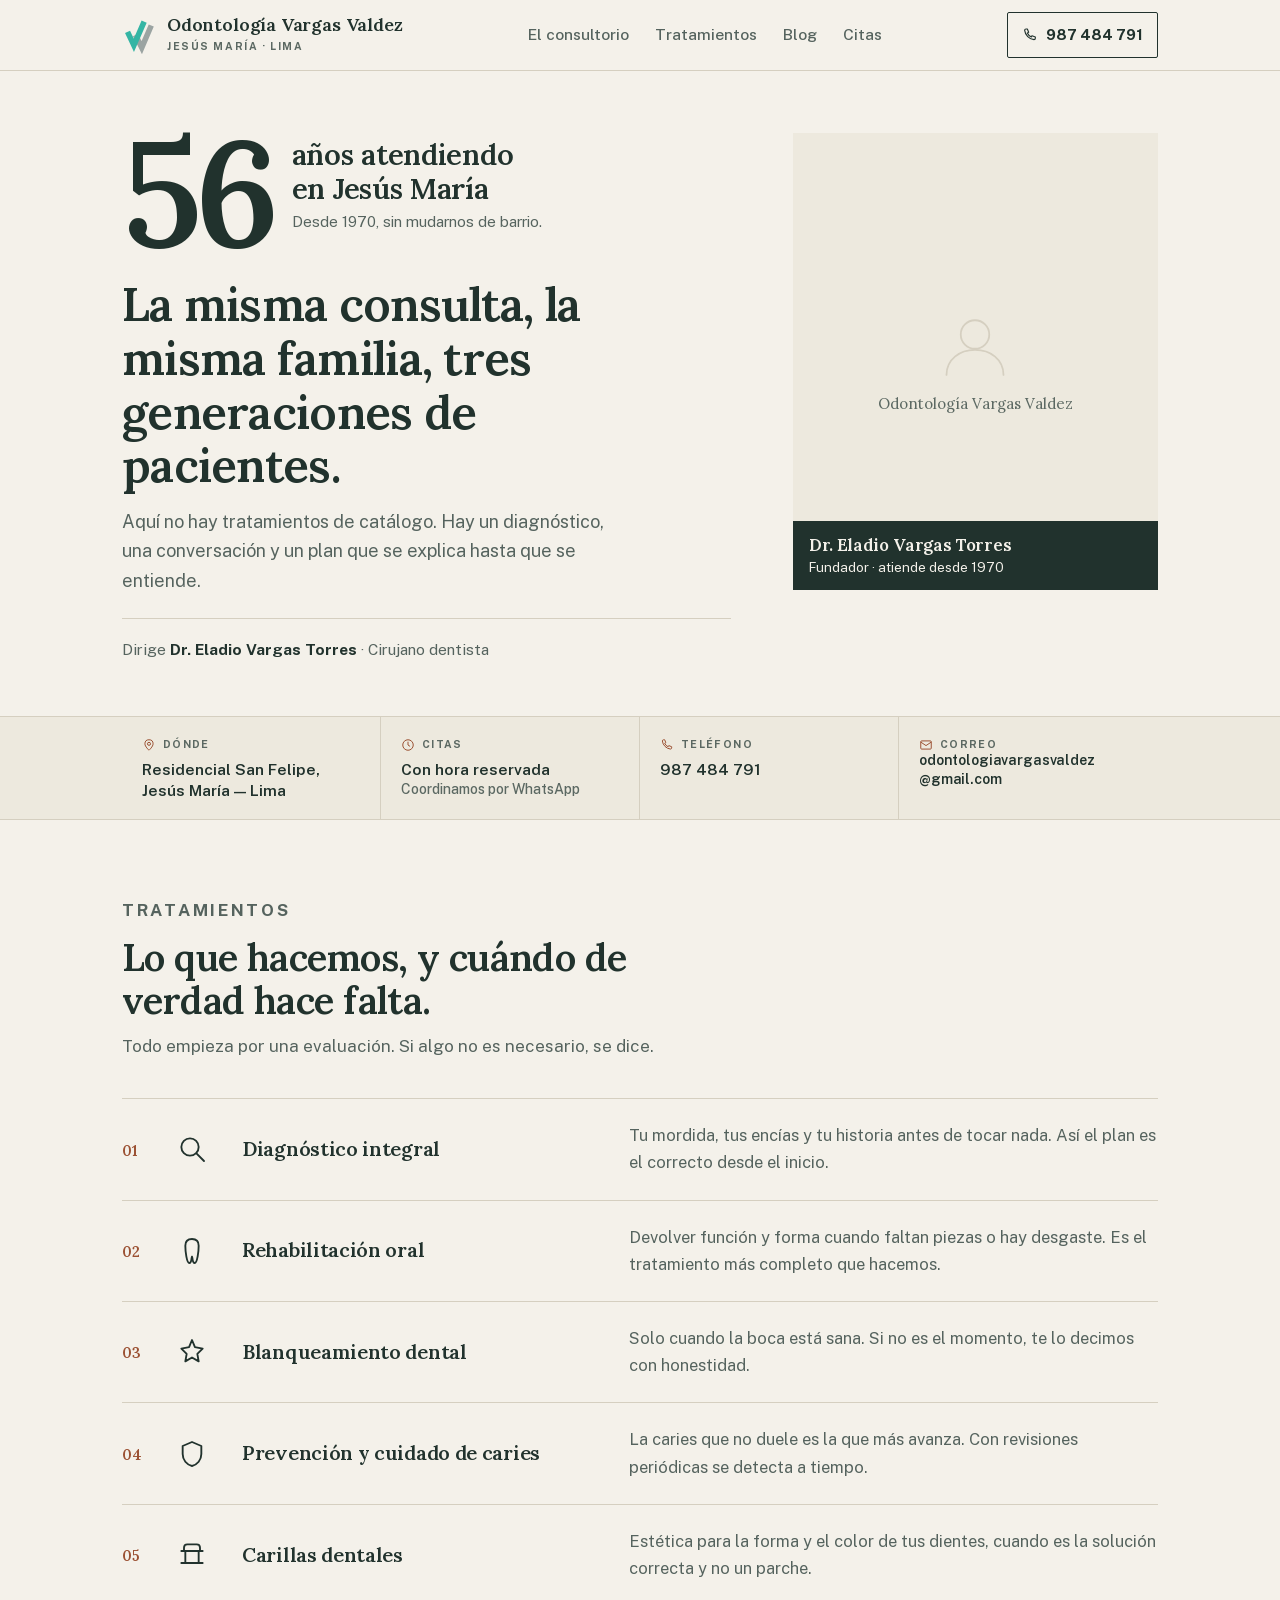
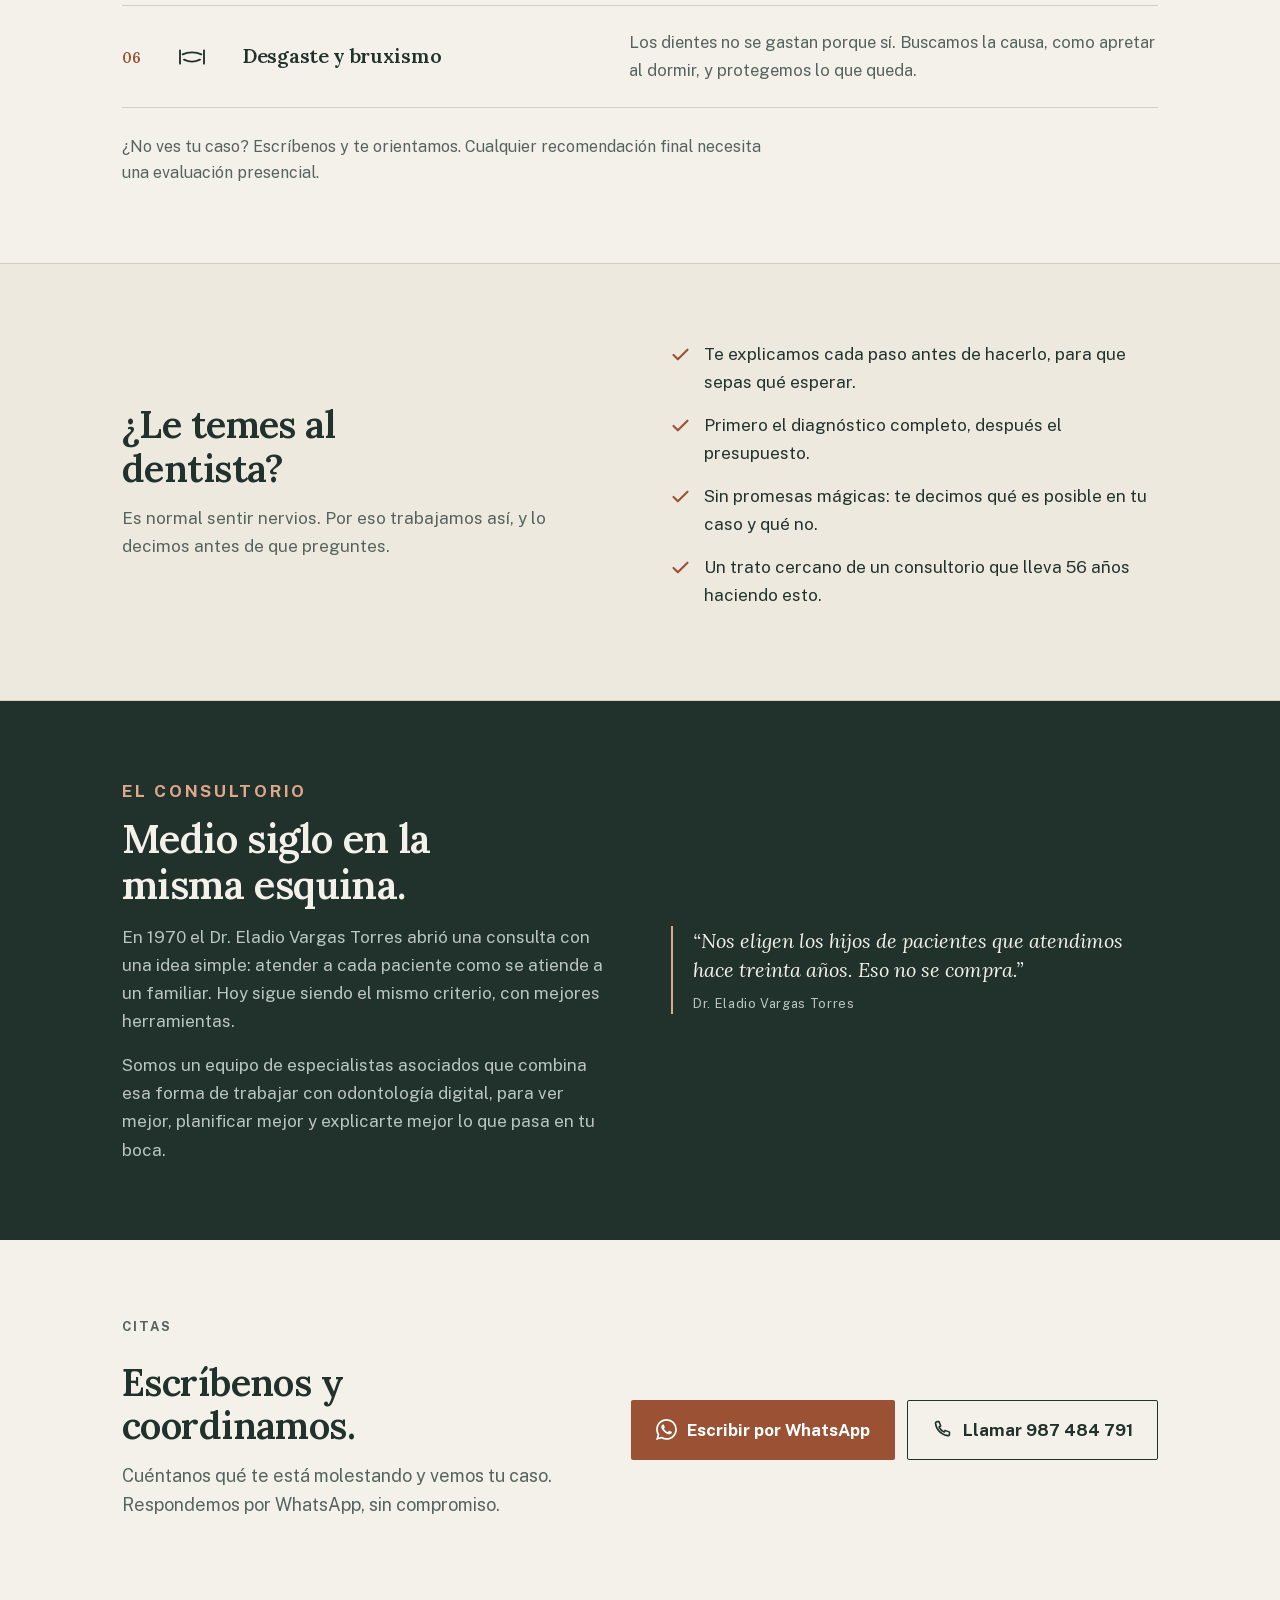
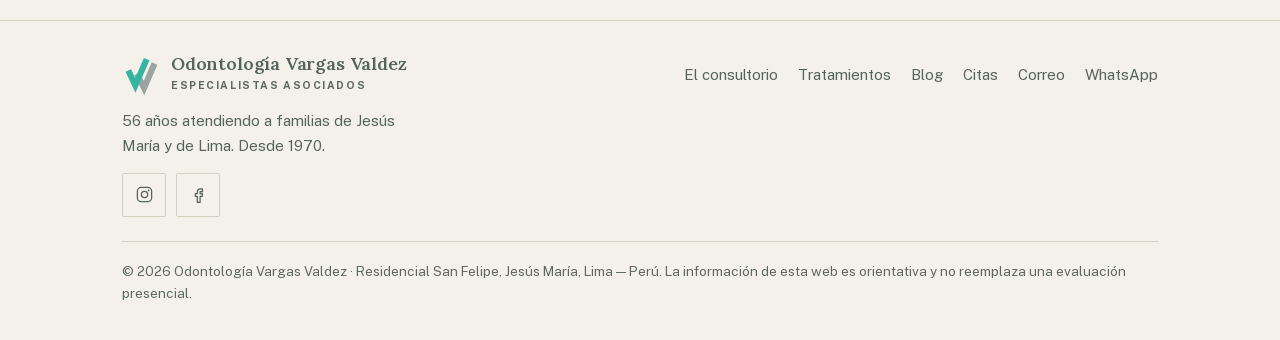
==== commit 2092e960: "Devuelve el logo (monograma VV) a la cabecera y al pie de las 10 páginas El rediseño lo había dejado" ====
--- a/index.html
+++ b/index.html
@@ -97,7 +97,7 @@
 
 <!-- ====== CABECERA ====== -->
 <header class="mast"><div class="wrap mast-in">
-  <a class="brand" href="/"><b>Odontología Vargas Valdez</b><span>Jesús María · Lima</span></a>
+  <a class="brand" href="/" aria-label="Odontología Vargas Valdez, inicio"><span class="mark" aria-hidden="true"><svg viewBox="8 4 43 48" xmlns="http://www.w3.org/2000/svg"><path class="v-back" d="M25 28 L33 44 L45 16"/><path class="v-front" d="M15 24 L23 41 L36 11"/></svg></span><span class="brand-text"><b>Odontología Vargas Valdez</b><span>Jesús María · Lima</span></span></a>
   <nav>
     <a href="#consultorio">El consultorio</a>
     <a href="#tratamientos">Tratamientos</a>
@@ -254,7 +254,7 @@
 <footer class="foot"><div class="wrap">
   <div class="foot-grid">
     <div>
-      <a class="brand" href="/"><b>Odontología Vargas Valdez</b><span>Especialistas asociados</span></a>
+      <a class="brand" href="/" aria-label="Odontología Vargas Valdez, inicio"><span class="mark" aria-hidden="true"><svg viewBox="8 4 43 48" xmlns="http://www.w3.org/2000/svg"><path class="v-back" d="M25 28 L33 44 L45 16"/><path class="v-front" d="M15 24 L23 41 L36 11"/></svg></span><span class="brand-text"><b>Odontología Vargas Valdez</b><span>Especialistas asociados</span></span></a>
       <p style="margin-top:12px;max-width:34ch">56 años atendiendo a familias de Jesús María y de Lima. Desde 1970.</p>
       <div class="foot-social">
         <a href="https://www.instagram.com/odontologiavargasv" target="_blank" rel="noopener" aria-label="Instagram">
--- a/estilo.css
+++ b/estilo.css
@@ -21,6 +21,10 @@
   --on-ink:#BCC5C1;
   --clay-soft:#E0A88A;
   --focus:#9B5133;
+  /* --- logo: el monograma VV. Cambiar SOLO estas dos lineas cambia el logo
+         en la cabecera y el pie de las 10 paginas de golpe. --- */
+  --mark-a:#34b5a4;   /* la V de delante: turquesa del logo original */
+  --mark-b:#9ba4a2;   /* la V de detras:  gris del logo original */
 }
 
 *{box-sizing:border-box;margin:0;padding:0}
@@ -46,9 +50,15 @@
 /* ================= CABECERA ================= */
 .mast{border-bottom:1px solid var(--rule);background:var(--paper)}
 .mast-in{display:flex;align-items:center;justify-content:space-between;gap:14px;min-height:70px;padding-top:11px;padding-bottom:11px}
-.brand{display:flex;flex-direction:column;justify-content:center;min-height:46px;min-width:0}
+.brand{display:flex;align-items:center;gap:11px;min-height:46px;min-width:0}
+.mark{flex:none;width:34px;height:38px;display:block}
+.mark svg{width:100%;height:100%;display:block}
+.mark path{stroke-width:7;fill:none;stroke-linecap:butt;stroke-linejoin:miter}
+.mark .v-back{stroke:var(--mark-b)}
+.mark .v-front{stroke:var(--mark-a)}
+.brand-text{min-width:0}
 .brand b{display:block;font-family:'Lora',Georgia,serif;font-weight:600;font-size:18px;letter-spacing:-.01em;line-height:1.15}
-.brand span{display:block;font-size:10.5px;font-weight:700;letter-spacing:.15em;text-transform:uppercase;color:var(--ink-45);margin-top:3px}
+.brand-text span{display:block;font-size:10.5px;font-weight:700;letter-spacing:.15em;text-transform:uppercase;color:var(--ink-45);margin-top:3px}
 .mast nav{display:none;gap:26px;font-size:15.5px;font-weight:500;color:var(--ink-70)}
 .mast nav a:hover,.mast nav a.on{color:var(--clay)}
 .telbtn{display:inline-flex;align-items:center;gap:8px;white-space:nowrap;font-weight:700;font-size:15px;
@@ -175,6 +185,7 @@
 .foot nav{display:flex;flex-wrap:wrap;gap:8px 20px;margin-top:12px}
 .foot nav a:hover{color:var(--clay)}
 .foot .legal{margin-top:24px;padding-top:18px;border-top:1px solid var(--rule);font-size:13.5px;color:var(--ink-45)}
+.foot .mark{width:38px;height:42px}
 .foot-social{display:flex;gap:10px;margin-top:14px}
 .foot-social a{width:44px;height:44px;border:1px solid var(--rule);display:flex;align-items:center;justify-content:center;border-radius:2px}
 .foot-social svg{width:19px;height:19px;stroke:var(--ink-70);stroke-width:1.6;fill:none}
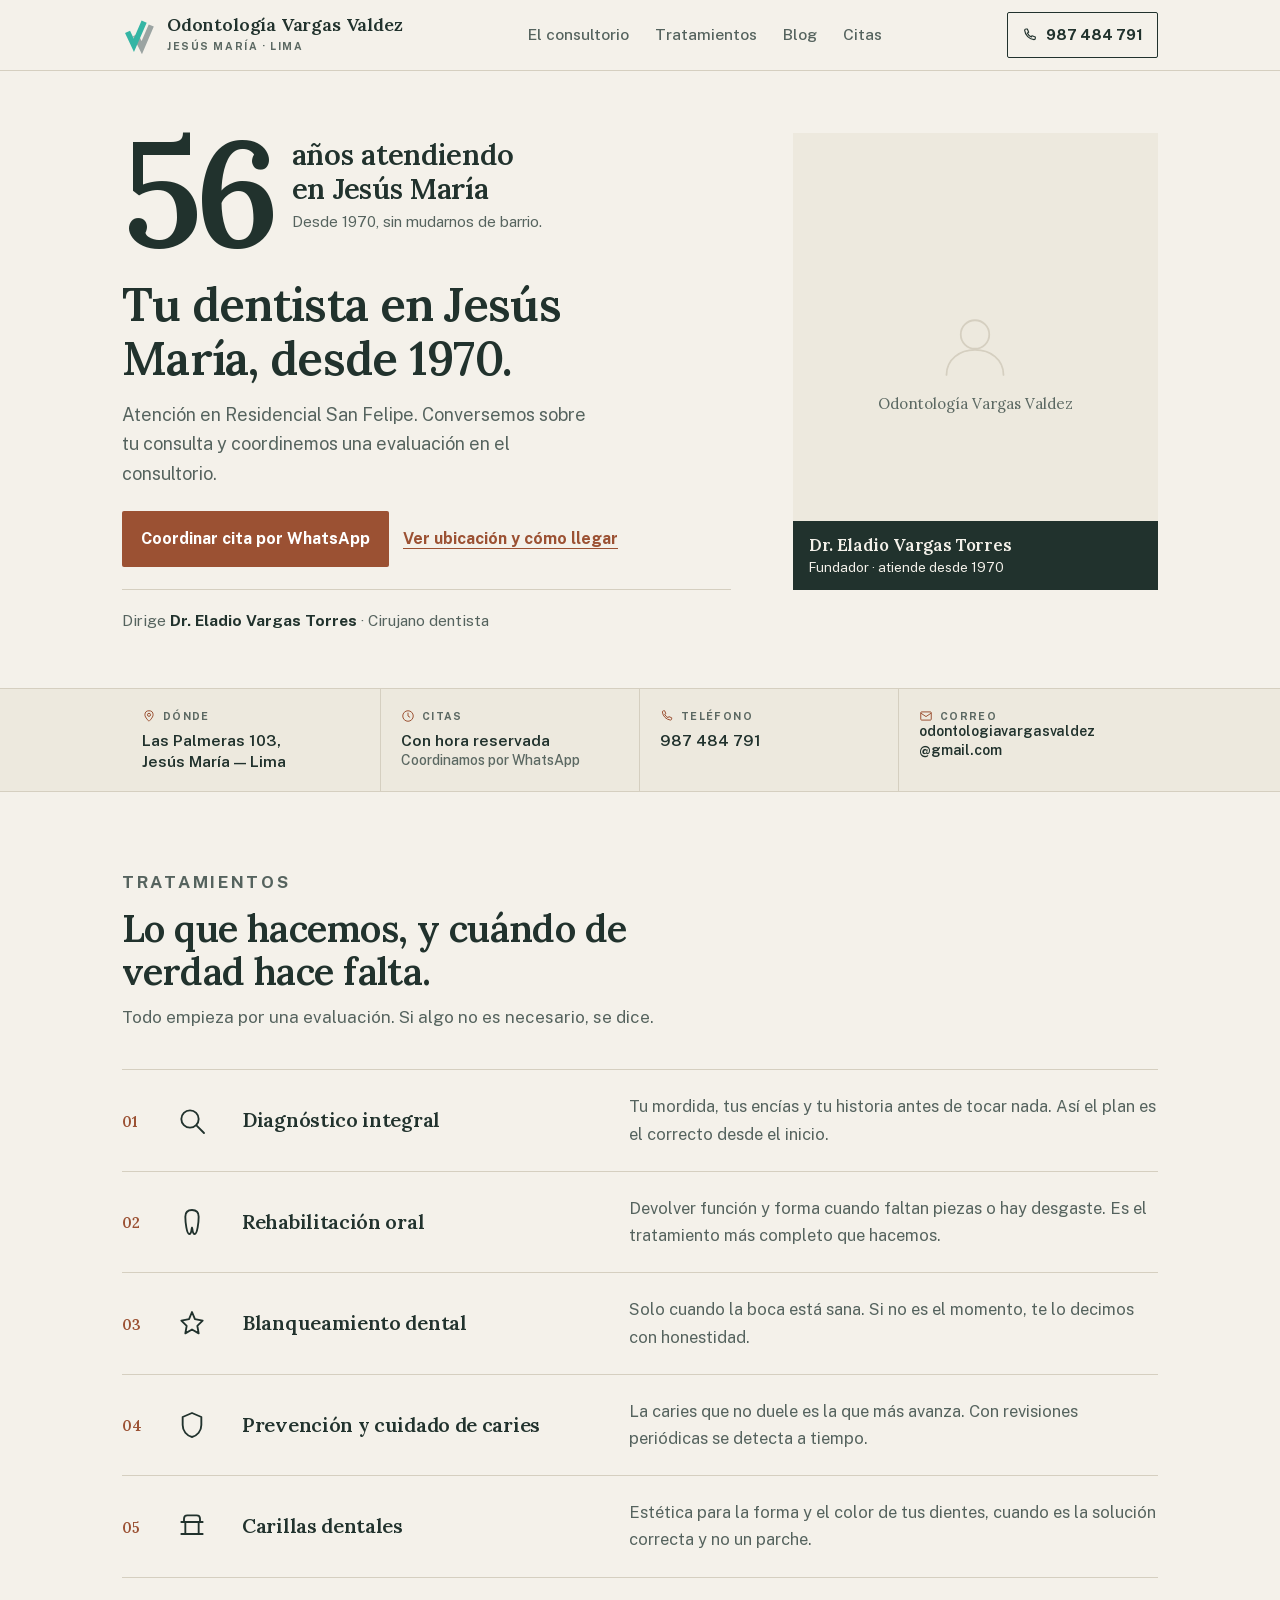
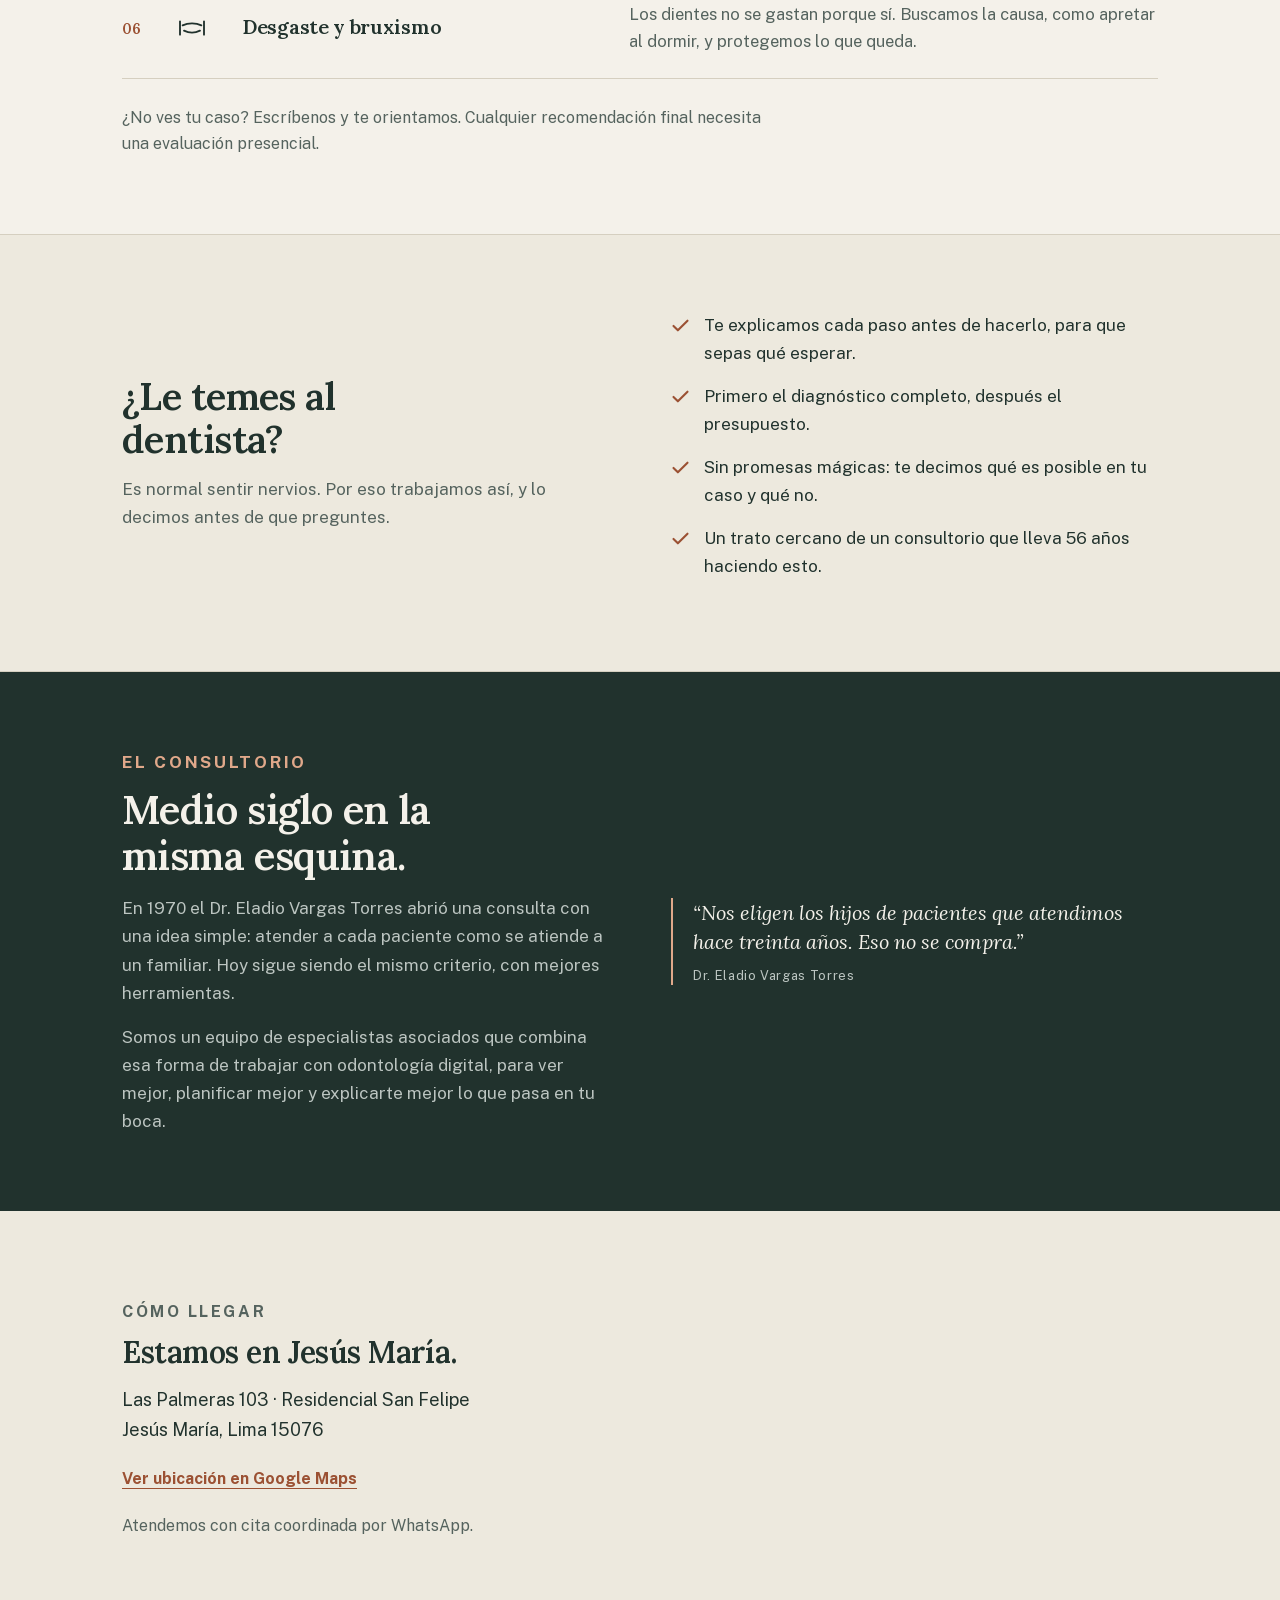
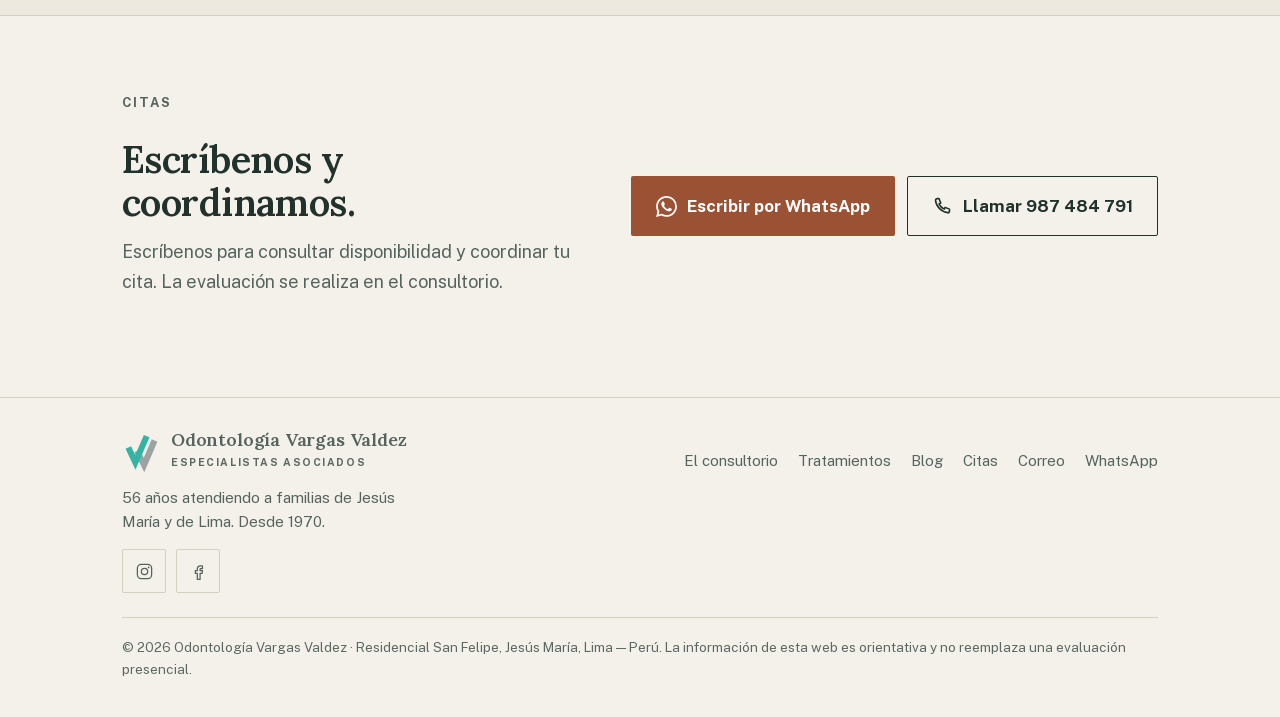
==== commit f6b40d8a: "Improve appointment access, local SEO and mobile navigation" ====
--- a/index.html
+++ b/index.html
@@ -27,21 +27,9 @@
 <!-- ====== TIPOGRAFÍAS AUTO-ALOJADAS (nunca desde Google Fonts) ====== -->
 <link rel="preload" href="fonts/lora.woff2" as="font" type="font/woff2" crossorigin>
 <link rel="preload" href="fonts/publicsans.woff2" as="font" type="font/woff2" crossorigin>
-<link rel="stylesheet" href="estilo.css">
-
-<!-- ============================================================
-     GOOGLE ANALYTICS 4
-     REEMPLAZA G-XXXXXXXXXX POR EL ID REAL DE LA PROPIEDAD.
-        Está en Analytics → Administrar → Flujos de datos → Web.
-        El mismo ID va en las 10 páginas (index + los 9 del blog).
-     ============================================================ -->
-<script async src="https://www.googletagmanager.com/gtag/js?id=G-XXXXXXXXXX"></script>
-<script>
-  window.dataLayer = window.dataLayer || [];
-  function gtag(){dataLayer.push(arguments);}
-  gtag('js', new Date());
-  gtag('config', 'G-XXXXXXXXXX');
-</script>
+<link rel="stylesheet" href="estilo.css?v=20261007">
+
+<script defer src="analytics.js"></script>
 
 <!-- ====== DATOS PARA GOOGLE (Schema.org) ====== -->
 <script type="application/ld+json">
@@ -64,31 +52,58 @@
   "email": "odontologiavargasvaldez@gmail.com",
   "url": "https://www.odontologiavargasvaldez.com/",
   "image": "https://www.odontologiavargasvaldez.com/apple-touch-icon.png",
-  "priceRange": "$$",
   "currenciesAccepted": "PEN",
   "address": {
     "@type": "PostalAddress",
     "addressLocality": "Jesús María",
     "addressRegion": "Lima",
-    "addressCountry": "PE"
+    "addressCountry": "PE",
+    "streetAddress": "Las Palmeras 103, Residencial San Felipe",
+    "postalCode": "15076"
   },
   "areaServed": [
-    {"@type":"City","name":"Jesús María"},
-    {"@type":"City","name":"Lima"}
+    {
+      "@type": "City",
+      "name": "Jesús María"
+    },
+    {
+      "@type": "City",
+      "name": "Lima"
+    }
   ],
   "knowsLanguage": "es-PE",
   "availableService": [
-    {"@type":"MedicalProcedure","name":"Diagnóstico integral"},
-    {"@type":"MedicalProcedure","name":"Rehabilitación oral"},
-    {"@type":"MedicalProcedure","name":"Blanqueamiento dental"},
-    {"@type":"MedicalProcedure","name":"Prevención y tratamiento de caries"},
-    {"@type":"MedicalProcedure","name":"Carillas dentales"},
-    {"@type":"MedicalProcedure","name":"Tratamiento de desgaste dental y bruxismo"}
+    {
+      "@type": "MedicalProcedure",
+      "name": "Diagnóstico integral"
+    },
+    {
+      "@type": "MedicalProcedure",
+      "name": "Rehabilitación oral"
+    },
+    {
+      "@type": "MedicalProcedure",
+      "name": "Blanqueamiento dental"
+    },
+    {
+      "@type": "MedicalProcedure",
+      "name": "Prevención y tratamiento de caries"
+    },
+    {
+      "@type": "MedicalProcedure",
+      "name": "Carillas dentales"
+    },
+    {
+      "@type": "MedicalProcedure",
+      "name": "Tratamiento de desgaste dental y bruxismo"
+    }
   ],
   "sameAs": [
     "https://www.instagram.com/odontologiavargasv",
-    "https://www.facebook.com/profile.php?id=61588420507476"
-  ]
+    "https://www.facebook.com/profile.php?id=61588420507476",
+    "https://www.google.com/maps/place/Odontolog%C3%ADa+Vargas+Valdez/@-12.0849845,-77.0521738,805m/data=!3m2!1e3!4b1!4m6!3m5!1s0x9105b9f95b62da8b:0x658fc4c5022e73c0!8m2!3d-12.0849845!4d-77.0521738!16s%2Fg%2F11nr51ch5g"
+  ],
+  "hasMap": "https://www.google.com/maps/place/Odontolog%C3%ADa+Vargas+Valdez/@-12.0849845,-77.0521738,805m/data=!3m2!1e3!4b1!4m6!3m5!1s0x9105b9f95b62da8b:0x658fc4c5022e73c0!8m2!3d-12.0849845!4d-77.0521738!16s%2Fg%2F11nr51ch5g"
 }
 </script>
 </head>
@@ -98,7 +113,7 @@
 <!-- ====== CABECERA ====== -->
 <header class="mast"><div class="wrap mast-in">
   <a class="brand" href="/" aria-label="Odontología Vargas Valdez, inicio"><span class="mark" aria-hidden="true"><svg viewBox="8 4 43 48" xmlns="http://www.w3.org/2000/svg"><path class="v-back" d="M25 28 L33 44 L45 16"/><path class="v-front" d="M15 24 L23 41 L36 11"/></svg></span><span class="brand-text"><b>Odontología Vargas Valdez</b><span>Jesús María · Lima</span></span></a>
-  <nav>
+  <nav aria-label="Principal">
     <a href="#consultorio">El consultorio</a>
     <a href="#tratamientos">Tratamientos</a>
     <a href="blog.html">Blog</a>
@@ -110,7 +125,7 @@
   </a>
 </div></header>
 
-<main id="contenido">
+<main id="contenido" tabindex="-1">
 
 <!-- ====== HERO ====== -->
 <div class="hero"><div class="wrap hero-grid">
@@ -122,8 +137,9 @@
         <span>Desde 1970, sin mudarnos de barrio.</span>
       </div>
     </div>
-    <h1>La misma consulta, la misma familia, tres generaciones de pacientes.</h1>
-    <p class="lead">Aquí no hay tratamientos de catálogo. Hay un diagnóstico, una conversación y un plan que se explica hasta que se entiende.</p>
+    <h1>Tu dentista en Jesús María, desde 1970.</h1>
+    <p class="lead">Atención en Residencial San Felipe. Conversemos sobre tu consulta y coordinemos una evaluación en el consultorio.</p>
+    <div class="hero-actions"><a class="btn btn-wa" href="https://wa.me/51987484791?text=Hola%2C%20quisiera%20agendar%20una%20evaluaci%C3%B3n." target="_blank" rel="noopener">Coordinar cita por WhatsApp</a><a class="location-link" href="#ubicacion">Ver ubicación y cómo llegar</a></div>
     <p class="sig">Dirige <b>Dr. Eladio Vargas Torres</b> · Cirujano dentista</p>
   </div>
 
@@ -143,7 +159,7 @@
 <div class="databar"><div class="wrap databar-in">
   <div class="cell">
     <div class="lab"><svg viewBox="0 0 24 24" aria-hidden="true"><path d="M12 21s7-6.3 7-11a7 7 0 10-14 0c0 4.7 7 11 7 11z" stroke-linejoin="round"/><circle cx="12" cy="10" r="2.6"/></svg>Dónde</div>
-    <div class="val">Residencial San Felipe,<br>Jesús María — Lima</div>
+    <div class="val">Las Palmeras 103,<br>Jesús María — Lima</div>
   </div>
   <div class="cell">
     <div class="lab"><svg viewBox="0 0 24 24" aria-hidden="true"><circle cx="12" cy="12" r="9"/><path d="M12 7v5l3 2" stroke-linecap="round"/></svg>Citas</div>
@@ -229,12 +245,14 @@
   </blockquote>
 </div></section>
 
+<section class="block location" id="ubicacion"><div class="wrap"><p class="kicker">Cómo llegar</p><h2>Estamos en Jesús María.</h2><address>Las Palmeras 103 · Residencial San Felipe<br>Jesús María, Lima 15076</address><a class="location-link" href="https://www.google.com/maps/place/Odontolog%C3%ADa+Vargas+Valdez/@-12.0849845,-77.0521738,805m/data=!3m2!1e3!4b1!4m6!3m5!1s0x9105b9f95b62da8b:0x658fc4c5022e73c0!8m2!3d-12.0849845!4d-77.0521738!16s%2Fg%2F11nr51ch5g" target="_blank" rel="noopener">Ver ubicación en Google Maps</a><p>Atendemos con cita coordinada por WhatsApp.</p></div></section>
+
 <!-- ====== CITAS ====== -->
 <section class="block close" id="citas"><div class="wrap close-grid">
   <div>
     <p class="kicker">Citas</p>
     <h2>Escríbenos y coordinamos.</h2>
-    <p>Cuéntanos qué te está molestando y vemos tu caso. Respondemos por WhatsApp, sin compromiso.</p>
+    <p>Escríbenos para consultar disponibilidad y coordinar tu cita. La evaluación se realiza en el consultorio.</p>
   </div>
   <div class="btns">
     <a class="btn btn-wa" href="https://wa.me/51987484791?text=Hola%2C%20quisiera%20agendar%20una%20evaluaci%C3%B3n." target="_blank" rel="noopener">
@@ -266,7 +284,7 @@
       </div>
     </div>
     <div>
-      <nav>
+      <nav aria-label="Pie de página">
         <a href="#consultorio">El consultorio</a>
         <a href="#tratamientos">Tratamientos</a>
         <a href="blog.html">Blog</a>
--- a/estilo.css
+++ b/estilo.css
@@ -276,3 +276,27 @@
 
 /* impresión */
 @media print{.wabar,.mast nav,.telbtn{display:none}body{background:#fff}}
+
+/* Citas y navegación accesibles, octubre 2026. */
+html{scroll-padding-bottom:90px}
+.hero-actions{margin-top:22px;display:flex;flex-wrap:wrap;align-items:center;gap:14px}
+.hero-actions .btn{font-size:16px;padding:14px 18px}
+.location-link{display:inline-flex;align-items:center;min-height:44px;color:var(--clay);font-size:16px;font-weight:700;text-decoration:underline;text-underline-offset:4px}
+.location{background:var(--tint);border-bottom:1px solid var(--rule)}
+.location h2{font-size:30px;margin:10px 0 16px}
+.location address{font-style:normal;margin-bottom:12px}
+.location p{margin-top:12px;color:var(--ink-70);font-size:16px}
+.foot nav a,.mast nav a{min-height:44px;display:inline-flex;align-items:center}
+.wabar{padding:10px 16px calc(10px + env(safe-area-inset-bottom))}
+@media(max-width:939px){
+ .mast-in{flex-wrap:wrap;gap:8px 14px}
+ .mast .brand{flex:1 1 180px}
+ .mast nav{display:flex;order:3;width:100%;flex-wrap:wrap;gap:0 20px;border-top:1px solid var(--rule);font-size:14px}
+ .mast .telbtn{font-size:14px}
+ .portrait{aspect-ratio:auto;min-height:210px}
+ .portrait .mono{padding-bottom:70px}
+ .hero h1{max-width:20ch}
+ .foot{padding-bottom:calc(108px + env(safe-area-inset-bottom))}
+}
+@media(max-width:359px){.databar-in{grid-template-columns:1fr}.databar .cell{border-right:0;border-bottom:1px solid var(--rule)}.databar .cell:last-child{border-bottom:0}}
+@media(prefers-reduced-motion:reduce){.faq summary::after{transition:none}}
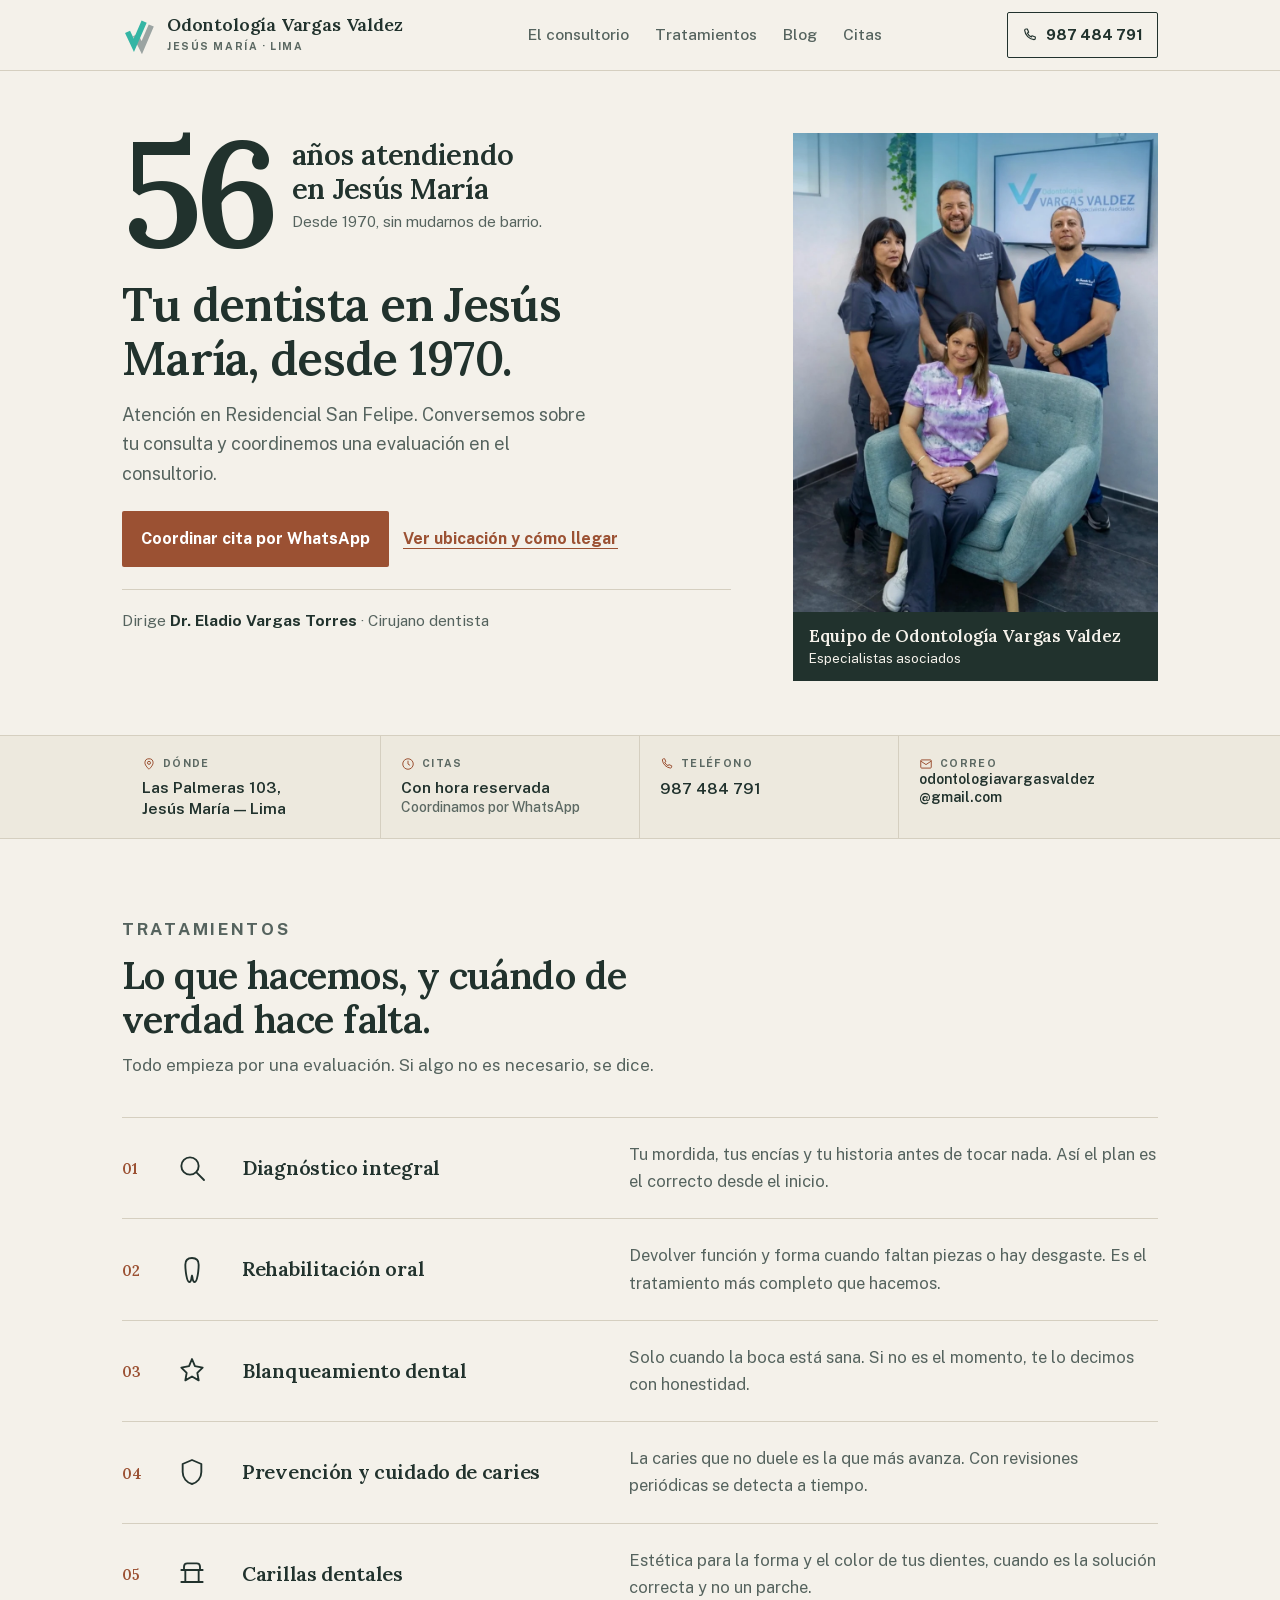
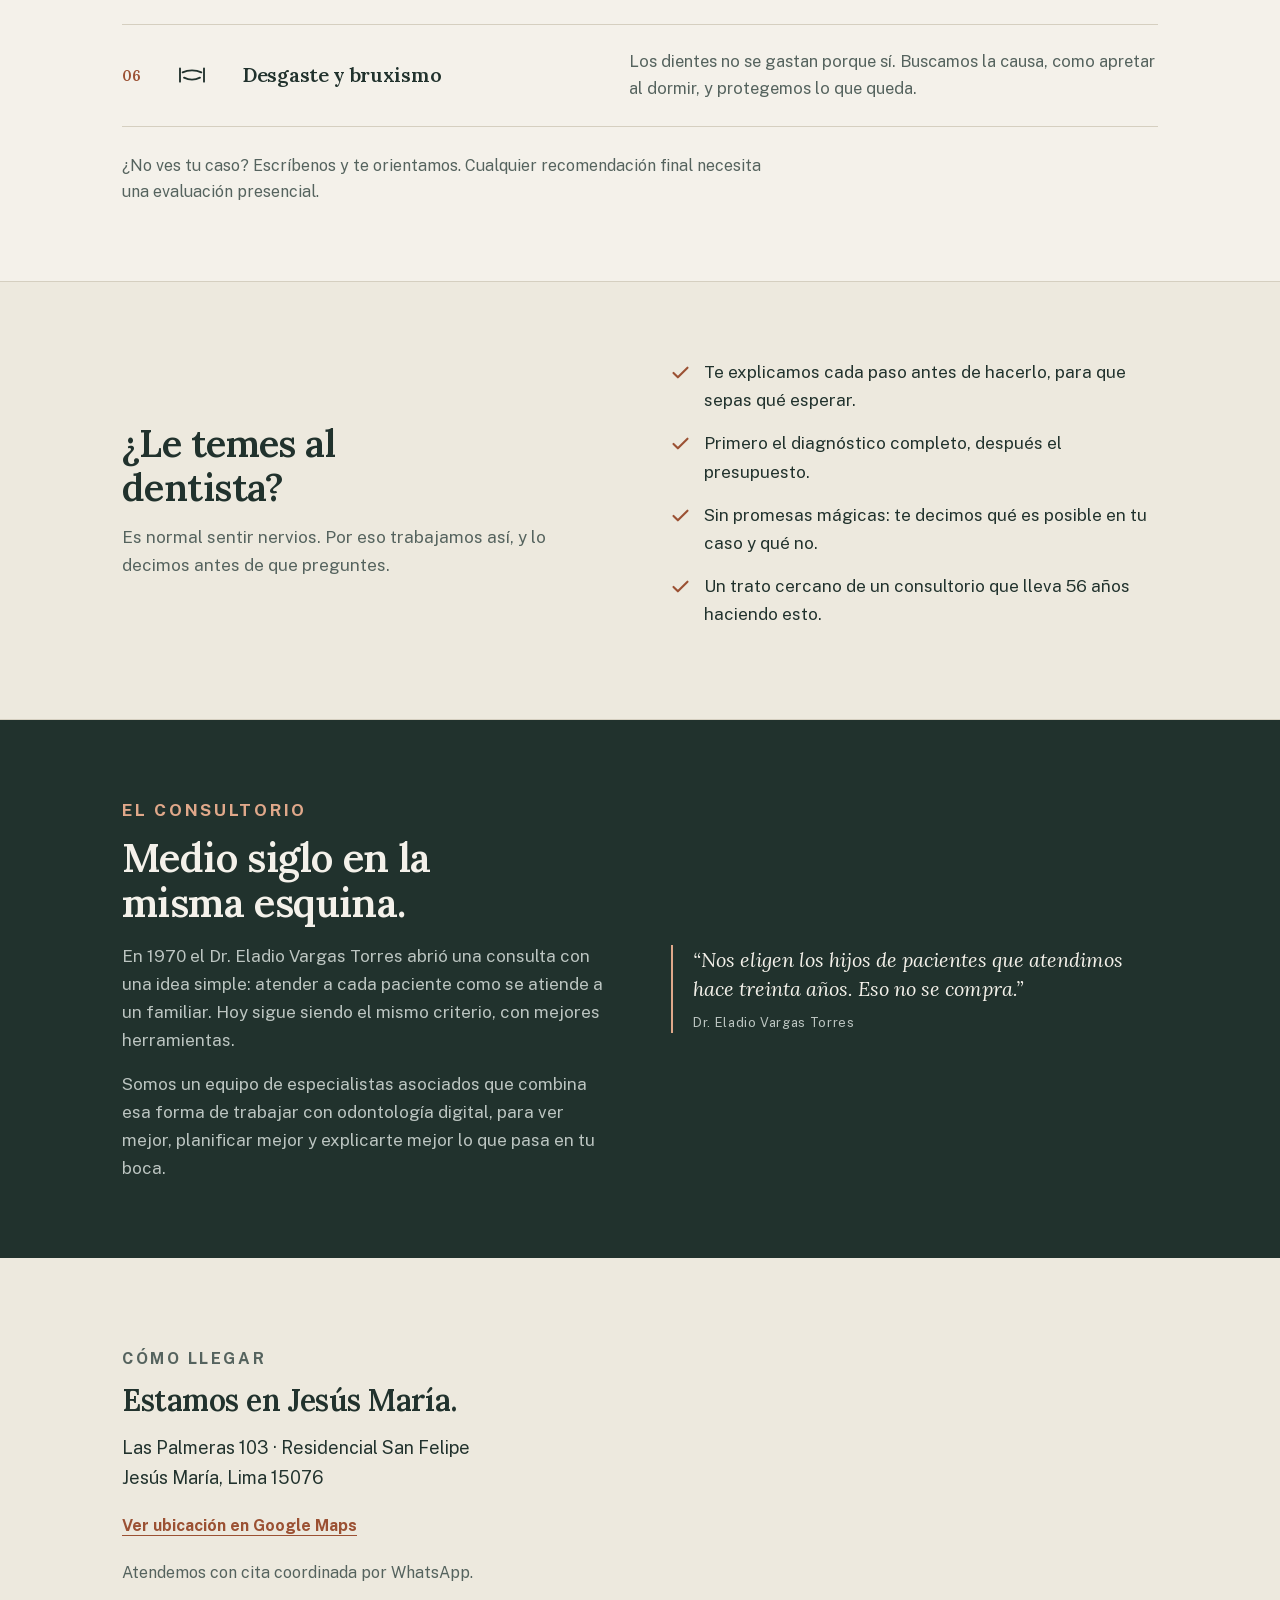
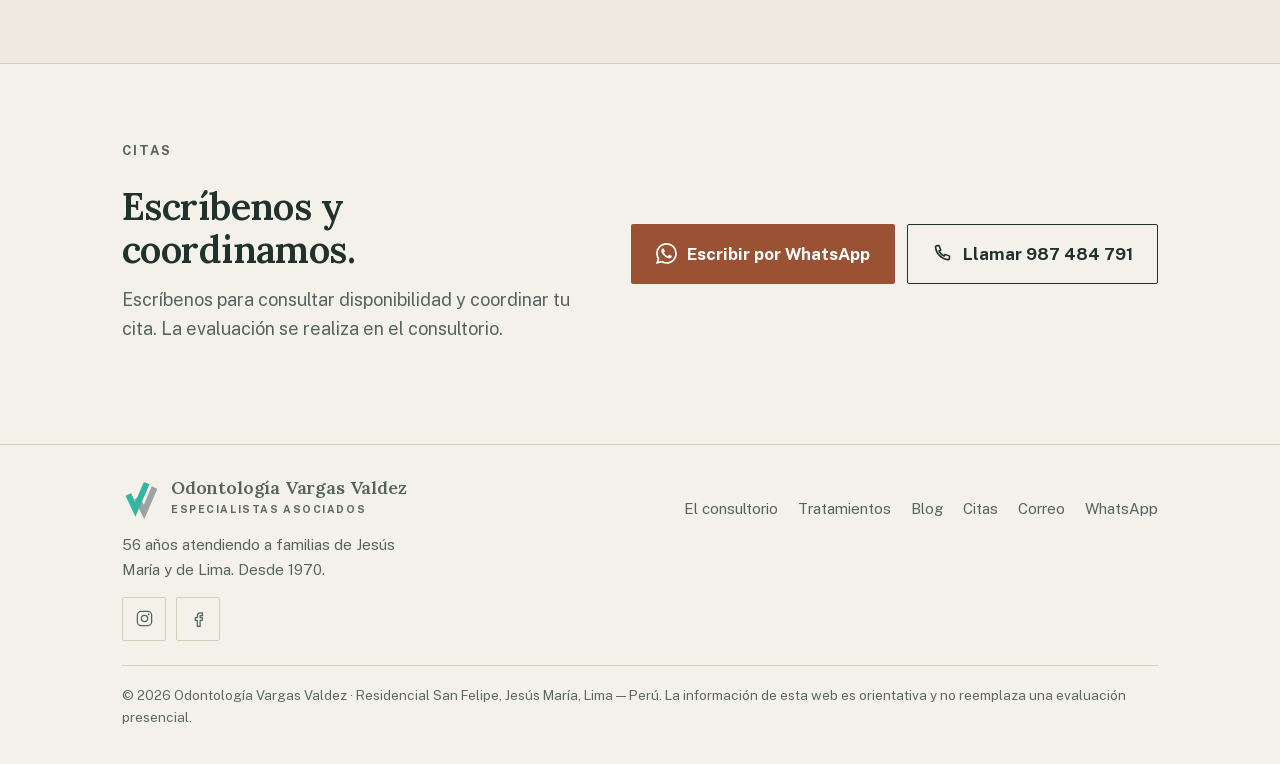
==== commit 86707b92: "Add original team photo to homepage without reel overlays" ====
--- a/index.html
+++ b/index.html
@@ -27,7 +27,7 @@
 <!-- ====== TIPOGRAFÍAS AUTO-ALOJADAS (nunca desde Google Fonts) ====== -->
 <link rel="preload" href="fonts/lora.woff2" as="font" type="font/woff2" crossorigin>
 <link rel="preload" href="fonts/publicsans.woff2" as="font" type="font/woff2" crossorigin>
-<link rel="stylesheet" href="estilo.css?v=20261007">
+<link rel="stylesheet" href="estilo.css?v=20261007-equipo">
 
 <script defer src="analytics.js"></script>
 
@@ -143,15 +143,9 @@
     <p class="sig">Dirige <b>Dr. Eladio Vargas Torres</b> · Cirujano dentista</p>
   </div>
 
-  <figure class="portrait">
-    <!-- Cuando haya foto del doctor: descomenta la línea de abajo, guarda el archivo
-         como doctor.jpg en la raíz del repo, y borra el bloque <div class="mono">. -->
-    <!-- <img src="doctor.jpg" alt="Dr. Eladio Vargas Torres en su consultorio de Jesús María" width="640" height="800"> -->
-    <div class="mono" aria-hidden="true">
-      <svg viewBox="0 0 64 64"><circle cx="32" cy="24" r="12"/><path d="M8 58c0-13 11-21 24-21s24 8 24 21" stroke-linecap="round"/></svg>
-      <i>Odontología Vargas Valdez</i>
-    </div>
-    <figcaption class="cap"><b>Dr. Eladio Vargas Torres</b>Fundador · atiende desde 1970</figcaption>
+  <figure class="portrait portrait-team">
+    <img src="equipo-vargas-valdez.webp" alt="Equipo de Odontología Vargas Valdez" width="864" height="1134" decoding="async" fetchpriority="high">
+    <figcaption class="cap"><b>Equipo de Odontología Vargas Valdez</b>Especialistas asociados</figcaption>
   </figure>
 </div></div>
 
--- a/estilo.css
+++ b/estilo.css
@@ -300,3 +300,8 @@
 }
 @media(max-width:359px){.databar-in{grid-template-columns:1fr}.databar .cell{border-right:0;border-bottom:1px solid var(--rule)}.databar .cell:last-child{border-bottom:0}}
 @media(prefers-reduced-motion:reduce){.faq summary::after{transition:none}}
+
+/* Foto autorizada del equipo: encuadre completo, sin superponer texto a personas. */
+.portrait-team{aspect-ratio:auto;min-height:0}
+.portrait-team img{display:block;width:100%;height:auto;object-fit:contain}
+.portrait-team .cap{position:static}
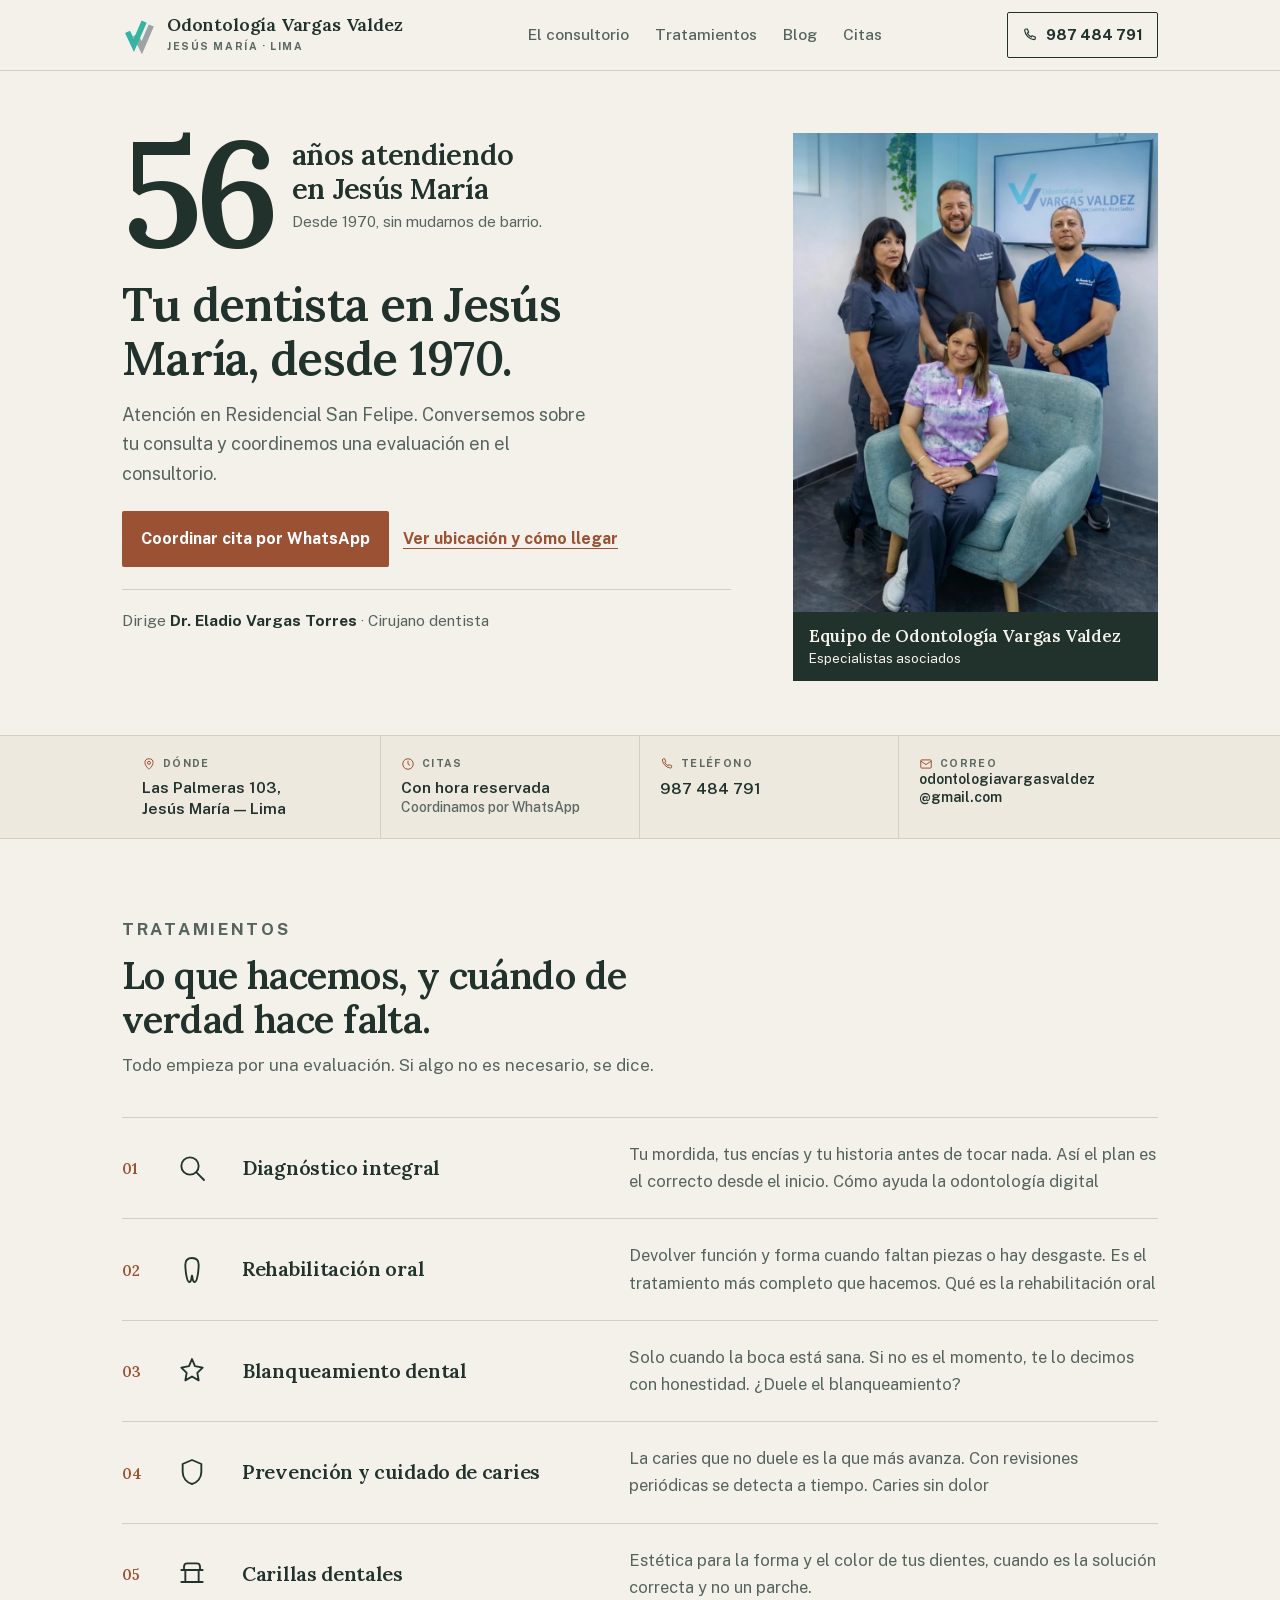
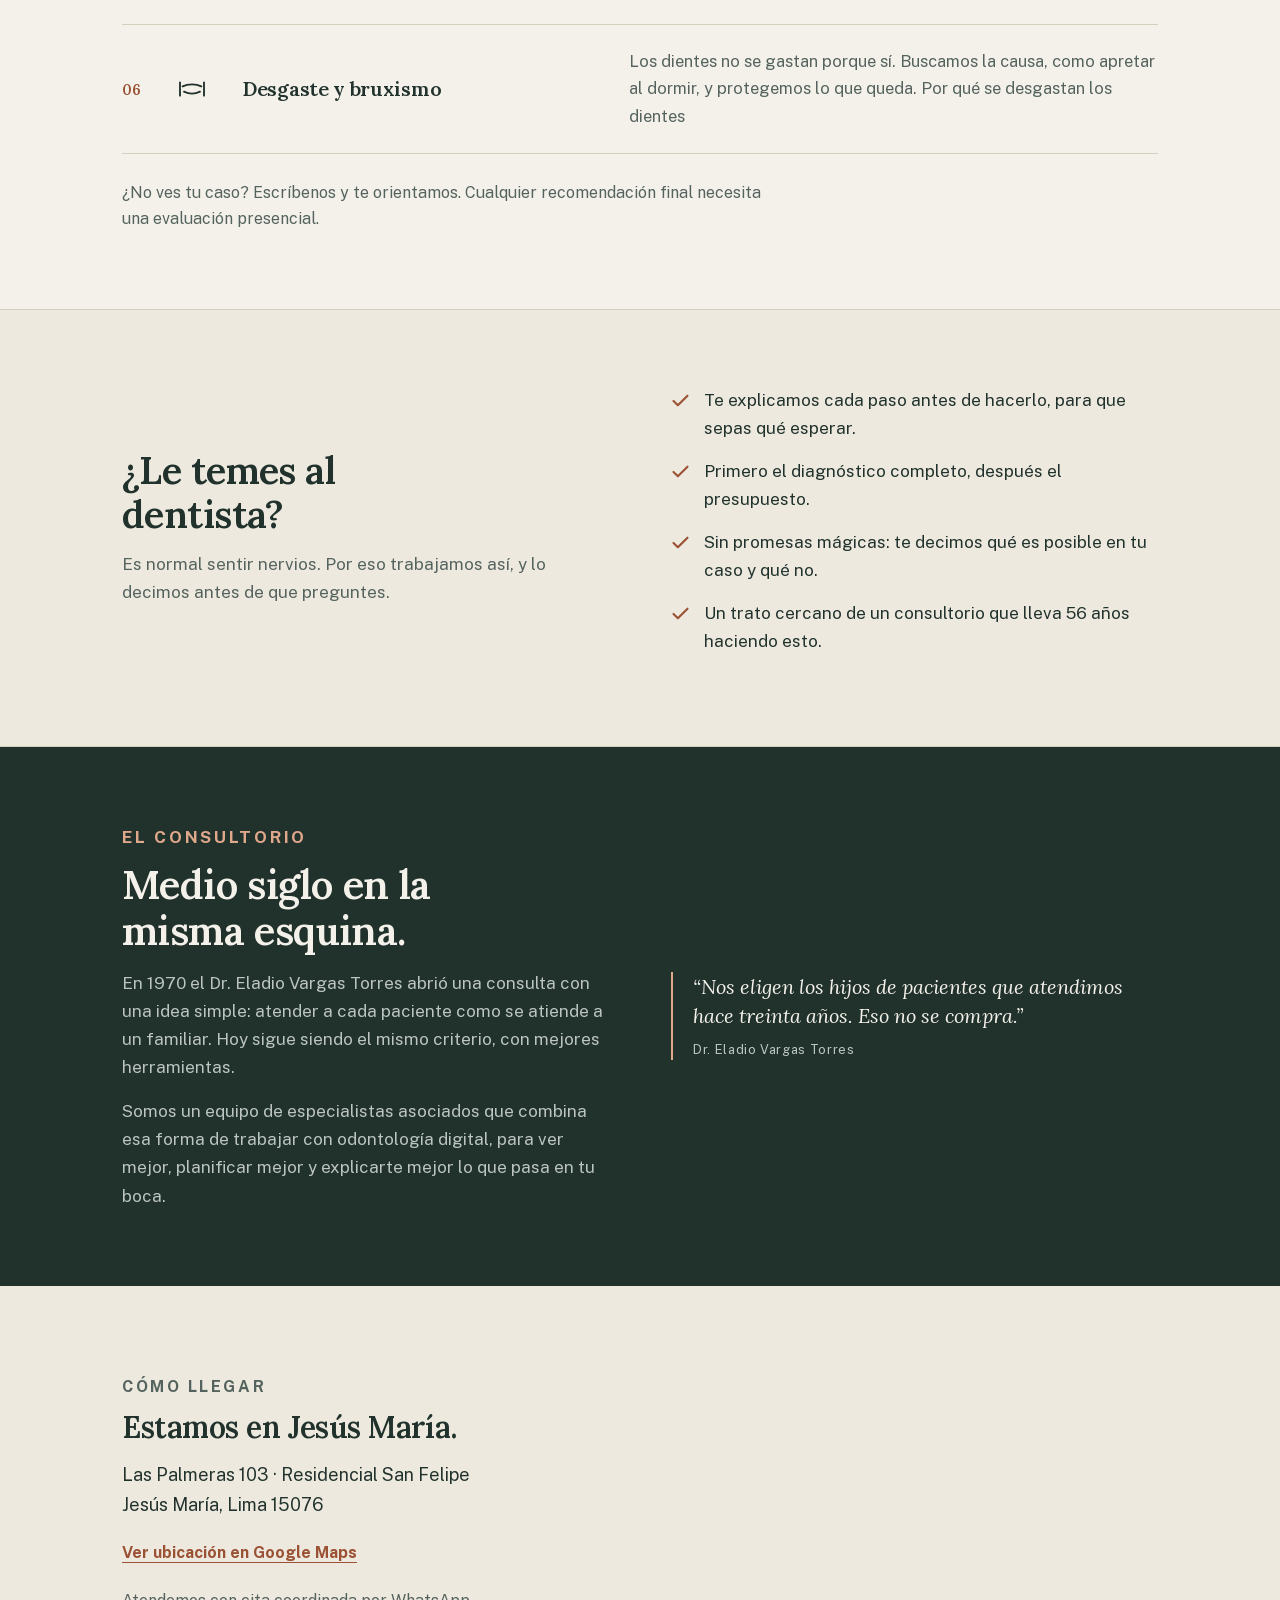
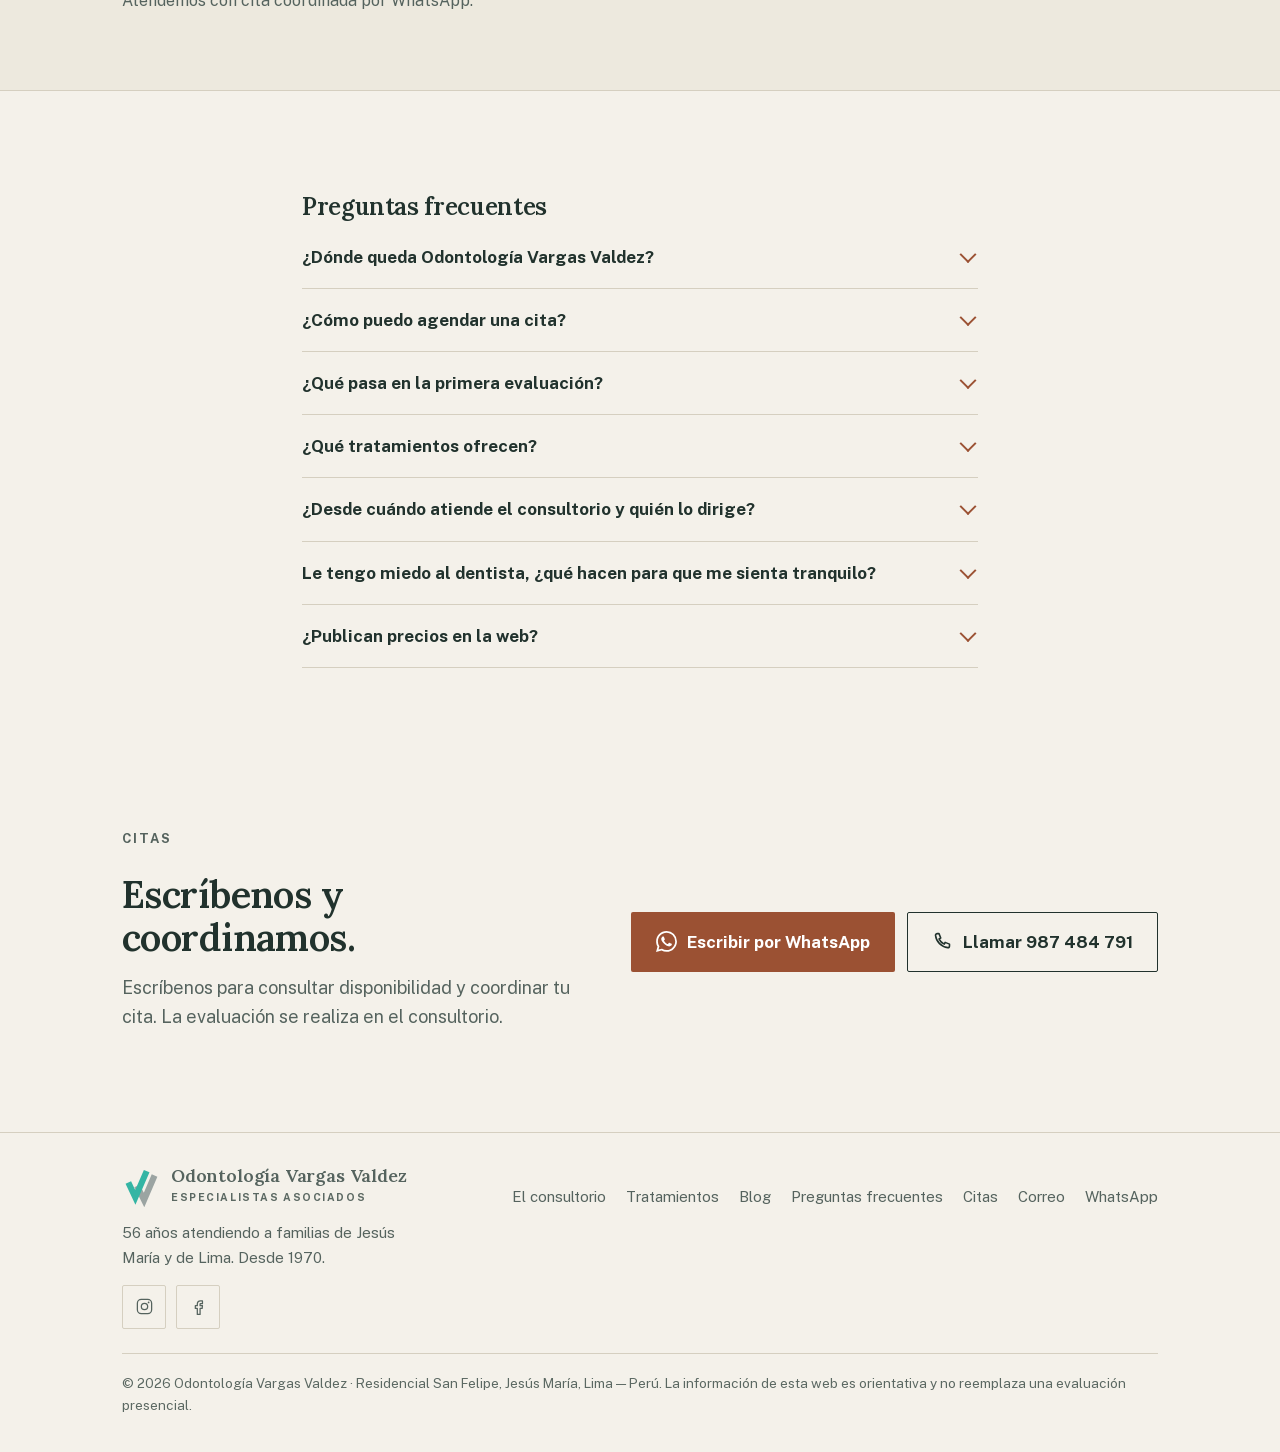
==== commit d9474d73: "SEO/AEO: portada con preguntas frecuentes reales, datos estructurados ajustados y enlaces a artículo" ====
--- a/index.html
+++ b/index.html
@@ -7,22 +7,26 @@
 <link rel="icon" type="image/svg+xml" href="favicon.svg"><link rel="icon" type="image/png" sizes="32x32" href="favicon-32.png"><link rel="apple-touch-icon" href="apple-touch-icon.png">
 
 <!-- ====== SEO PRINCIPAL ====== -->
-<title>Odontología Vargas Valdez | Dentista en Jesús María, Lima · 56 años de experiencia</title>
-<meta name="description" content="Consultorio dental en Jesús María (Residencial San Felipe), Lima. 56 años atendiendo a las mismas familias: diagnóstico integral, rehabilitación oral, prevención y estética. Coordina tu cita por WhatsApp.">
+<title>Dentista en Jesús María, Lima | Odontología Vargas Valdez</title>
+<meta name="description" content="Consultorio dental en Jesús María, Lima, desde 1970. Diagnóstico integral, rehabilitación oral, prevención y estética. Coordina tu cita por WhatsApp.">
 <meta name="keywords" content="dentista Jesús María, odontólogo Lima, clínica dental San Felipe, rehabilitación oral Lima, blanqueamiento dental, carillas dentales Lima">
 <meta name="author" content="Odontología Vargas Valdez">
 <link rel="canonical" href="https://www.odontologiavargasvaldez.com/">
+<meta property="og:type" content="website"><meta property="og:site_name" content="Odontología Vargas Valdez"><meta property="og:title" content="Dentista en Jesús María, Lima | Odontología Vargas Valdez"><meta property="og:description" content="Consultorio dental en Jesús María, Lima, desde 1970. Diagnóstico integral, rehabilitación oral, prevención y estética. Coordina tu cita por WhatsApp."><meta property="og:locale" content="es_PE"><meta property="og:url" content="https://www.odontologiavargasvaldez.com/"><meta property="og:image" content="https://www.odontologiavargasvaldez.com/apple-touch-icon.png"><meta property="og:image:alt" content="Logotipo de Odontología Vargas Valdez"><meta name="twitter:card" content="summary"><meta name="twitter:title" content="Dentista en Jesús María, Lima | Odontología Vargas Valdez"><meta name="twitter:description" content="Consultorio dental en Jesús María, Lima, desde 1970. Diagnóstico integral, rehabilitación oral, prevención y estética. Coordina tu cita por WhatsApp."><meta name="twitter:image" content="https://www.odontologiavargasvaldez.com/apple-touch-icon.png">
+
+
+
 <meta name="theme-color" content="#21322D">
 
 <!-- ====== REDES SOCIALES (Open Graph) ====== -->
-<meta property="og:type" content="website">
-<meta property="og:site_name" content="Odontología Vargas Valdez">
-<meta property="og:title" content="Odontología Vargas Valdez | 56 años atendiendo en Jesús María">
-<meta property="og:description" content="Desde 1970 en el mismo barrio. Diagnóstico integral antes de cualquier tratamiento. Coordina tu cita por WhatsApp.">
-<meta property="og:locale" content="es_PE">
-<meta property="og:url" content="https://www.odontologiavargasvaldez.com/">
-<meta property="og:image" content="https://www.odontologiavargasvaldez.com/apple-touch-icon.png">
-<meta name="twitter:card" content="summary">
+
+
+
+
+
+
+
+
 
 <!-- ====== TIPOGRAFÍAS AUTO-ALOJADAS (nunca desde Google Fonts) ====== -->
 <link rel="preload" href="fonts/lora.woff2" as="font" type="font/woff2" crossorigin>
@@ -51,8 +55,7 @@
   "telephone": "+51987484791",
   "email": "odontologiavargasvaldez@gmail.com",
   "url": "https://www.odontologiavargasvaldez.com/",
-  "image": "https://www.odontologiavargasvaldez.com/apple-touch-icon.png",
-  "currenciesAccepted": "PEN",
+  "image": "https://www.odontologiavargasvaldez.com/equipo-vargas-valdez.webp",
   "address": {
     "@type": "PostalAddress",
     "addressLocality": "Jesús María",
@@ -103,9 +106,25 @@
     "https://www.facebook.com/profile.php?id=61588420507476",
     "https://www.google.com/maps/place/Odontolog%C3%ADa+Vargas+Valdez/@-12.0849845,-77.0521738,805m/data=!3m2!1e3!4b1!4m6!3m5!1s0x9105b9f95b62da8b:0x658fc4c5022e73c0!8m2!3d-12.0849845!4d-77.0521738!16s%2Fg%2F11nr51ch5g"
   ],
-  "hasMap": "https://www.google.com/maps/place/Odontolog%C3%ADa+Vargas+Valdez/@-12.0849845,-77.0521738,805m/data=!3m2!1e3!4b1!4m6!3m5!1s0x9105b9f95b62da8b:0x658fc4c5022e73c0!8m2!3d-12.0849845!4d-77.0521738!16s%2Fg%2F11nr51ch5g"
+  "hasMap": "https://www.google.com/maps/place/Odontolog%C3%ADa+Vargas+Valdez/@-12.0849845,-77.0521738,805m/data=!3m2!1e3!4b1!4m6!3m5!1s0x9105b9f95b62da8b:0x658fc4c5022e73c0!8m2!3d-12.0849845!4d-77.0521738!16s%2Fg%2F11nr51ch5g",
+  "medicalSpecialty": "Dentistry",
+  "geo": {
+    "@type": "GeoCoordinates",
+    "latitude": -12.0849845,
+    "longitude": -77.0521738
+  },
+  "inLanguage": "es-PE",
+  "contactPoint": {
+    "@type": "ContactPoint",
+    "contactType": "customer service",
+    "telephone": "+51987484791",
+    "email": "odontologiavargasvaldez@gmail.com",
+    "availableLanguage": "es-PE"
+  }
 }
 </script>
+<script type="application/ld+json">{"@context": "https://schema.org", "@type": "FAQPage", "mainEntity": [{"@type": "Question", "name": "¿Dónde queda Odontología Vargas Valdez?", "acceptedAnswer": {"@type": "Answer", "text": "Estamos en Las Palmeras 103, Residencial San Felipe, Jesús María, Lima 15076. En esta web encuentras el enlace a la ubicación en Google Maps."}}, {"@type": "Question", "name": "¿Cómo puedo agendar una cita?", "acceptedAnswer": {"@type": "Answer", "text": "Escríbenos por WhatsApp o llámanos al 987 484 791 para consultar disponibilidad. Atendemos con hora reservada y la evaluación se realiza en el consultorio."}}, {"@type": "Question", "name": "¿Qué pasa en la primera evaluación?", "acceptedAnswer": {"@type": "Answer", "text": "Primero hacemos un diagnóstico completo: revisamos tu mordida, tus encías y tu historia antes de proponer nada. Después de ese diagnóstico te damos el presupuesto."}}, {"@type": "Question", "name": "¿Qué tratamientos ofrecen?", "acceptedAnswer": {"@type": "Answer", "text": "Ofrecemos diagnóstico integral, rehabilitación oral, blanqueamiento dental, prevención y cuidado de caries, carillas dentales y tratamiento de desgaste y bruxismo. Cualquier recomendación final necesita una evaluación presencial."}}, {"@type": "Question", "name": "¿Desde cuándo atiende el consultorio y quién lo dirige?", "acceptedAnswer": {"@type": "Answer", "text": "Atendemos en Jesús María desde 1970. Lo dirige el Dr. Eladio Vargas Torres, cirujano dentista, junto a un equipo de especialistas asociados."}}, {"@type": "Question", "name": "Le tengo miedo al dentista, ¿qué hacen para que me sienta tranquilo?", "acceptedAnswer": {"@type": "Answer", "text": "Te explicamos cada paso antes de hacerlo para que sepas qué esperar. Primero va el diagnóstico completo y después el presupuesto, sin promesas mágicas."}}, {"@type": "Question", "name": "¿Publican precios en la web?", "acceptedAnswer": {"@type": "Answer", "text": "No publicamos precios en la web. El presupuesto se entrega después del diagnóstico, cuando sabemos qué necesita tu caso."}}]}</script>
+<script type="application/ld+json">{"@context": "https://schema.org", "@type": "WebSite", "@id": "https://www.odontologiavargasvaldez.com/#sitio", "name": "Odontología Vargas Valdez", "url": "https://www.odontologiavargasvaldez.com/", "inLanguage": "es-PE", "publisher": {"@id": "https://www.odontologiavargasvaldez.com/#consultorio"}}</script>
 </head>
 <body>
 <a class="skip" href="#contenido">Saltar al contenido</a>
@@ -144,7 +163,7 @@
   </div>
 
   <figure class="portrait portrait-team">
-    <img src="equipo-vargas-valdez.webp" alt="Equipo de Odontología Vargas Valdez" width="864" height="1134" decoding="async" fetchpriority="high">
+    <img src="equipo-vargas-valdez.webp" alt="Equipo de especialistas de Odontología Vargas Valdez, consultorio dental en Jesús María, Lima" width="864" height="1134" decoding="async" fetchpriority="high">
     <figcaption class="cap"><b>Equipo de Odontología Vargas Valdez</b>Especialistas asociados</figcaption>
   </figure>
 </div></div>
@@ -180,22 +199,22 @@
     <article class="svc"><span class="n">01</span>
       <svg class="ico" viewBox="0 0 24 24" aria-hidden="true"><circle cx="10.5" cy="10.5" r="6.5"/><path d="M15.5 15.5L21 21" stroke-linecap="round"/></svg>
       <h3>Diagnóstico integral</h3>
-      <p>Tu mordida, tus encías y tu historia antes de tocar nada. Así el plan es el correcto desde el inicio.</p>
+      <p>Tu mordida, tus encías y tu historia antes de tocar nada. Así el plan es el correcto desde el inicio. <a href="blog-odontologia-digital.html">Cómo ayuda la odontología digital</a></p>
     </article>
     <article class="svc"><span class="n">02</span>
       <svg class="ico" viewBox="0 0 24 24" aria-hidden="true"><path d="M12 3c-3.5 0-5 2-5 5 0 4 1 13 3 13s1.5-5 2-5 0 5 2 5 3-9 3-13c0-3-1.5-5-5-5z" stroke-linejoin="round"/></svg>
       <h3>Rehabilitación oral</h3>
-      <p>Devolver función y forma cuando faltan piezas o hay desgaste. Es el tratamiento más completo que hacemos.</p>
+      <p>Devolver función y forma cuando faltan piezas o hay desgaste. Es el tratamiento más completo que hacemos. <a href="blog-rehabilitacion-oral.html">Qué es la rehabilitación oral</a></p>
     </article>
     <article class="svc"><span class="n">03</span>
       <svg class="ico" viewBox="0 0 24 24" aria-hidden="true"><path d="M12 3l2.2 5.3L20 9.5l-4 3.9 1 5.6-5-2.9-5 2.9 1-5.6-4-3.9 5.8-1.2z" stroke-linejoin="round"/></svg>
       <h3>Blanqueamiento dental</h3>
-      <p>Solo cuando la boca está sana. Si no es el momento, te lo decimos con honestidad.</p>
+      <p>Solo cuando la boca está sana. Si no es el momento, te lo decimos con honestidad. <a href="blog-blanqueamiento-dental.html">¿Duele el blanqueamiento?</a></p>
     </article>
     <article class="svc"><span class="n">04</span>
       <svg class="ico" viewBox="0 0 24 24" aria-hidden="true"><path d="M12 3l7 3v6c0 4.5-3 8-7 9-4-1-7-4.5-7-9V6z" stroke-linejoin="round"/></svg>
       <h3>Prevención y cuidado de caries</h3>
-      <p>La caries que no duele es la que más avanza. Con revisiones periódicas se detecta a tiempo.</p>
+      <p>La caries que no duele es la que más avanza. Con revisiones periódicas se detecta a tiempo. <a href="blog-caries-sin-dolor.html">Caries sin dolor</a></p>
     </article>
     <article class="svc"><span class="n">05</span>
       <svg class="ico" viewBox="0 0 24 24" aria-hidden="true"><path d="M4 9h16M6 9V6.5C6 5 7 4 8.5 4h7C17 4 18 5 18 6.5V9M7 9v9M17 9v9M4 18h16" stroke-linecap="round" stroke-linejoin="round"/></svg>
@@ -205,7 +224,7 @@
     <article class="svc"><span class="n">06</span>
       <svg class="ico" viewBox="0 0 24 24" aria-hidden="true"><path d="M5 10c2-1 5-1.5 7-1.5s5 .5 7 1.5M6 14c2 1 4 1.5 6 1.5s4-.5 6-1.5M3 7v10M21 7v10" stroke-linecap="round"/></svg>
       <h3>Desgaste y bruxismo</h3>
-      <p>Los dientes no se gastan porque sí. Buscamos la causa, como apretar al dormir, y protegemos lo que queda.</p>
+      <p>Los dientes no se gastan porque sí. Buscamos la causa, como apretar al dormir, y protegemos lo que queda. <a href="blog-desgaste-dental.html">Por qué se desgastan los dientes</a></p>
     </article>
   </div>
   <p class="svc-note">¿No ves tu caso? Escríbenos y te orientamos. Cualquier recomendación final necesita una evaluación presencial.</p>
@@ -233,6 +252,7 @@
     <p>En 1970 el Dr. Eladio Vargas Torres abrió una consulta con una idea simple: atender a cada paciente como se atiende a un familiar. Hoy sigue siendo el mismo criterio, con mejores herramientas.</p>
     <p>Somos un equipo de especialistas asociados que combina esa forma de trabajar con odontología digital, para ver mejor, planificar mejor y explicarte mejor lo que pasa en tu boca.</p>
   </div>
+  <!-- PENDIENTE Andrés: confirmar con el Dr. Vargas que esta cita es suya y que autoriza publicarla. No se usa en datos estructurados ni en llms.txt. -->
   <blockquote class="quote">
     “Nos eligen los hijos de pacientes que atendimos hace treinta años. Eso no se compra.”
     <cite>Dr. Eladio Vargas Torres</cite>
@@ -240,6 +260,17 @@
 </div></section>
 
 <section class="block location" id="ubicacion"><div class="wrap"><p class="kicker">Cómo llegar</p><h2>Estamos en Jesús María.</h2><address>Las Palmeras 103 · Residencial San Felipe<br>Jesús María, Lima 15076</address><a class="location-link" href="https://www.google.com/maps/place/Odontolog%C3%ADa+Vargas+Valdez/@-12.0849845,-77.0521738,805m/data=!3m2!1e3!4b1!4m6!3m5!1s0x9105b9f95b62da8b:0x658fc4c5022e73c0!8m2!3d-12.0849845!4d-77.0521738!16s%2Fg%2F11nr51ch5g" target="_blank" rel="noopener">Ver ubicación en Google Maps</a><p>Atendemos con cita coordinada por WhatsApp.</p></div></section>
+
+<!-- ====== PREGUNTAS FRECUENTES (AEO) ====== -->
+<section class="block" id="preguntas"><div class="wrap"><div class="narrow"><div class="faq" style="border-top:0;margin-top:0"><h2>Preguntas frecuentes</h2>
+<details><summary>¿Dónde queda Odontología Vargas Valdez?</summary><div class="ans">Estamos en Las Palmeras 103, Residencial San Felipe, Jesús María, Lima 15076. En esta web encuentras el enlace a la ubicación en Google Maps.</div></details>
+<details><summary>¿Cómo puedo agendar una cita?</summary><div class="ans">Escríbenos por WhatsApp o llámanos al 987 484 791 para consultar disponibilidad. Atendemos con hora reservada y la evaluación se realiza en el consultorio.</div></details>
+<details><summary>¿Qué pasa en la primera evaluación?</summary><div class="ans">Primero hacemos un diagnóstico completo: revisamos tu mordida, tus encías y tu historia antes de proponer nada. Después de ese diagnóstico te damos el presupuesto.</div></details>
+<details><summary>¿Qué tratamientos ofrecen?</summary><div class="ans">Ofrecemos diagnóstico integral, rehabilitación oral, blanqueamiento dental, prevención y cuidado de caries, carillas dentales y tratamiento de desgaste y bruxismo. Cualquier recomendación final necesita una evaluación presencial.</div></details>
+<details><summary>¿Desde cuándo atiende el consultorio y quién lo dirige?</summary><div class="ans">Atendemos en Jesús María desde 1970. Lo dirige el Dr. Eladio Vargas Torres, cirujano dentista, junto a un equipo de especialistas asociados.</div></details>
+<details><summary>Le tengo miedo al dentista, ¿qué hacen para que me sienta tranquilo?</summary><div class="ans">Te explicamos cada paso antes de hacerlo para que sepas qué esperar. Primero va el diagnóstico completo y después el presupuesto, sin promesas mágicas.</div></details>
+<details><summary>¿Publican precios en la web?</summary><div class="ans">No publicamos precios en la web. El presupuesto se entrega después del diagnóstico, cuando sabemos qué necesita tu caso.</div></details>
+</div></div></div></section>
 
 <!-- ====== CITAS ====== -->
 <section class="block close" id="citas"><div class="wrap close-grid">
@@ -282,6 +313,7 @@
         <a href="#consultorio">El consultorio</a>
         <a href="#tratamientos">Tratamientos</a>
         <a href="blog.html">Blog</a>
+        <a href="#preguntas">Preguntas frecuentes</a>
         <a href="#citas">Citas</a>
         <a href="mailto:odontologiavargasvaldez@gmail.com">Correo</a>
         <a href="https://wa.me/51987484791" target="_blank" rel="noopener">WhatsApp</a>
